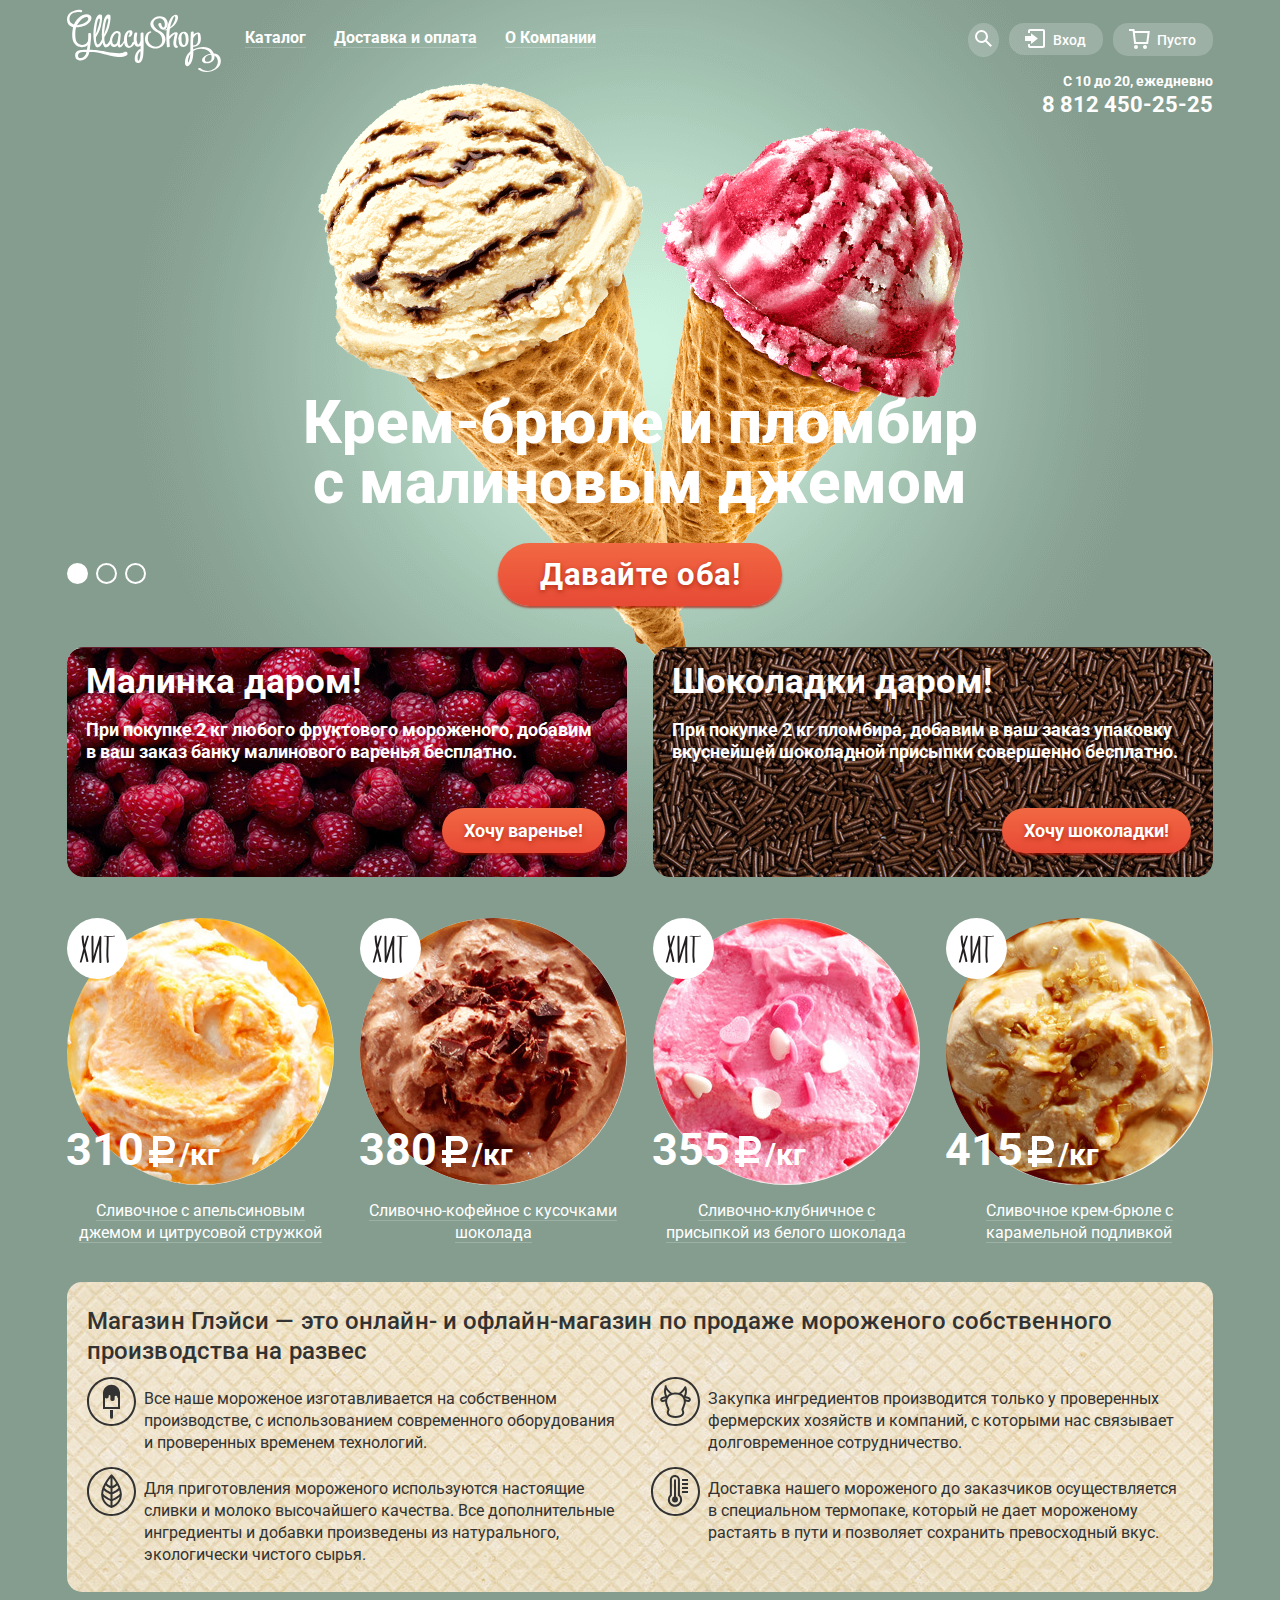
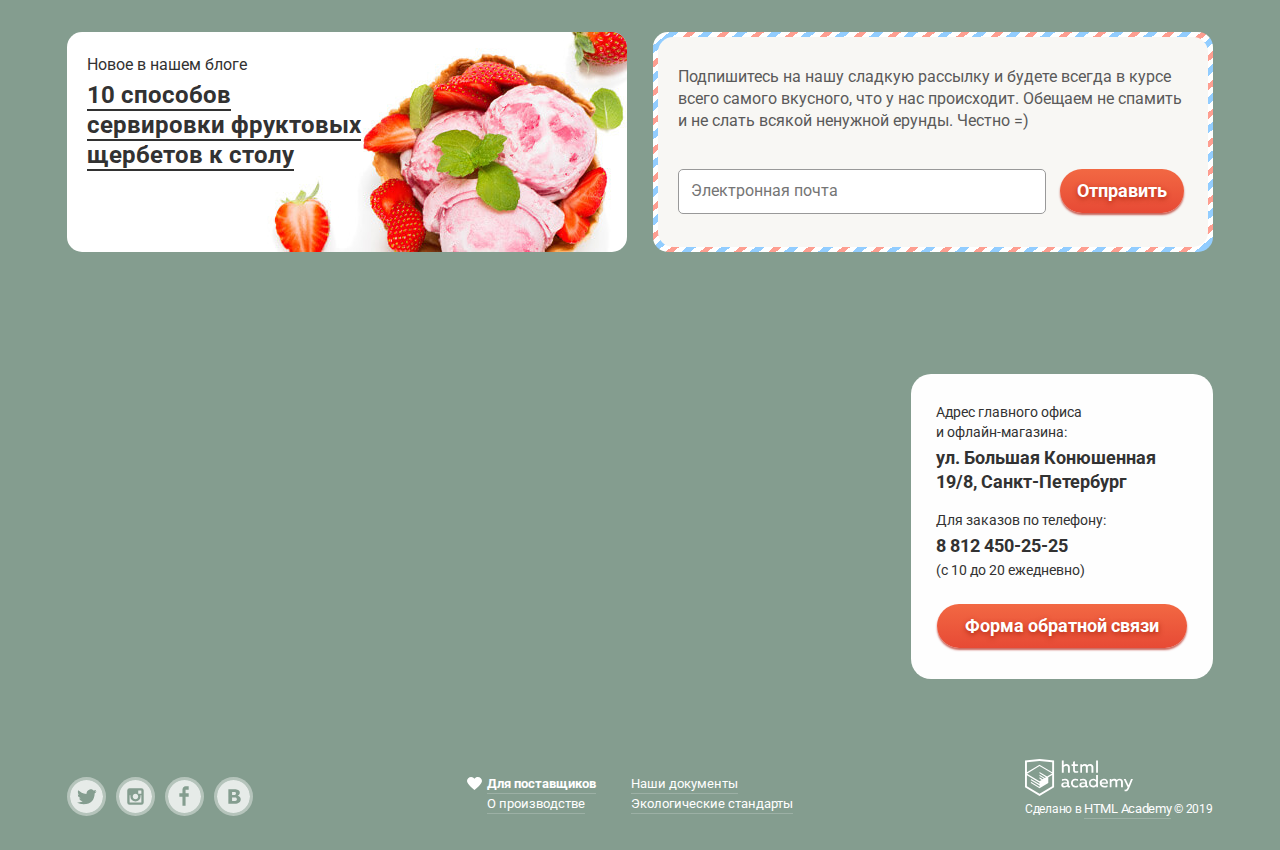
==== index.html @ 32789ab5 "Это ещё не конец" ====
<!DOCTYPE html>
<html lang="ru">
<head>
   <meta charset="UTF-8">
   <title>Интернет магазин мороженого "Ice Cream"</title>
   <link href="https://fonts.googleapis.com/css?family=Roboto:400,500,700" rel="stylesheet">
   <link rel="stylesheet" href="css/normalize.css">
   <link rel="stylesheet" href="css/style.css">
</head>
<body>
  <input class="visually-hidden" type="radio" id="product-1" name="toggle" checked>
  <input class="visually-hidden" type="radio" id="product-2" name="toggle">
  <input class="visually-hidden" type="radio" id="product-3" name="toggle">
  <div class="site-wrapper">
    <header class="main-header container">
      <nav class="main-navigation">
        <a class="main-header-logo">
          <img src="img/svg-gllacy/logo.svg" width="154" height="63" alt="Логотип магазина мороженого Ice Cream">
        </a>
        <ul class="site-navigation">
          <li><a class="navigation-item" href="catalog.html"><span>Каталог</span></a>
            <ul class="navigation-drop-down">
              <li><a class="new-menu" href="new.html">Новинки</a></li>
              <li><a class="drop-down-item" href="creamy.html">Сливочное</a></li>
              <li class="current-drop-down"><a class="drop-down-item" href="sherbet.html">Щербеты</a></li>
              <li><a class="drop-down-item" href="fruit-ice.html">Фруктовый лед</a></li>
              <li><a class="drop-down-item" href="melorin.html">Мелорин</a></li>
            </ul>
          </li>
          <li><a class="navigation-item" href="delivery.html"><span>Доставка и оплата</span></a></li>
          <li><a class="navigation-item" href="company.html"><span>О Компании</span></a></li>
        </ul>
        <div class="user-wrapper">
          <div class="user-navigation navigation-search">
            <a href="search.html">
              <span class="search-img" aria-label="Поиск по сайту">
                <svg xmlns="http://www.w3.org/2000/svg" xmlns:xlink="http://www.w3.org/1999/xlink" width="17" height="17" viewBox="0 0 17 17"><path fill="#fff" d="M16.958 15.527L11.75 10.32A6.455 6.455 0 0 0 13 6.5 6.5 6.5 0 1 0 6.5 13a6.465 6.465 0 0 0 3.839-1.263l5.205 5.204 1.414-1.414zM6.5 11C4.019 11 2 8.981 2 6.5S4.019 2 6.5 2 11 4.019 11 6.5 8.981 11 6.5 11z"/></svg>
              </span>
            </a>
            <div class="search-form">
              <form action="search.html" method="get">
                <label for="search" class="visually-hidden">Строка поиска по сайту</label>
                <input type="search" name="search" id="search" placeholder="Что ищем?" class="search-field">
              </form>
            </div>
          </div>
          <div class="entrance">
            <ul class="user-navigation">
              <li class="login-link">
                <a href="entrance.html" aria-label="Зарегистрироваться на сайте">
                  <span class="entrance-img">
                    <svg xmlns="http://www.w3.org/2000/svg" xmlns:xlink="http://www.w3.org/1999/xlink" width="21" height="19" viewBox="0 0 21 19"><g fill="#fff"><path d="M6 14.875L12.917 9.5 6 4.125v2.917H-.042v4.917H6z"/><path d="M18 0H5C3.9 0 3 .9 3 2v2h2V2h13v15H5v-2H3v2c0 1.1.9 2 2 2h13c1.1 0 2-.9 2-2V2c0-1.1-.9-2-2-2z"/></g></svg>
                  </span>
                  <span class="entrance-text">Вход</span>
                </a>
              </li>
            </ul>
            <form action="entrance.html" method="post" class="entrance-form">
              <label for="email" class="visually-hidden">Введите email для регистрации на сайте</label>
              <input type="email" name="email" id="email" required placeholder="Электронная почта" class="email-field"><br>
              <label for="password" class="visually-hidden">Введите пароль для регистрации на сайте</label>
              <input type="password" name="password" id="password" required placeholder="Пароль" class="password-field"><br>
              <button type="submit" class="button entrance-btn">Войти</button>
              <div class="info-user">
                <a href="password-reminder.html" class="password-reminder">Забыли пароль?</a>
                <a href="new-registration.html" class="new-registration">Новая регистрация</a>
              </div>
            </form>
          </div>
          <ul class="basket-box">
            <li class="basket empty-basket">
              <a href="cart.html" aria-label="Корзина для товаров">
                <span class="basket-img">
                  <svg xmlns="http://www.w3.org/2000/svg" width="21" height="20" viewBox="0 0 21 20"><g fill="#FFF"><path d="M5.657 2.031L5.422 0H0v2h3.64l1.5 13h13.988l1.699-12.969H5.657zM17.372 13H6.922L5.888 4.031h12.66L17.372 13z"/><circle cx="6.984" cy="18" r="2"/><circle cx="15.984" cy="18" r="2"/></g></svg>
                </span>
                <span class="basket-text">Пусто</span>
              </a>
            </li>
          </ul>
        </div>
      </nav>
      <p class="main-info">С 10 до 20, ежедневно<br> <span>8 812 450-25-25</span></p>
    </header>
    <main class="page-index">
      <div class="container">
        <h1 class="visually-hidden">Магазин мороженого "Ice Cream"</h1>
        <section class="slider">
          <h2 class="visually-hidden">Купить пломбир!</h2>
          <div class="slider-controls">
            <label for="product-1">Первый слайдер</label>
            <label for="product-2">Второй слайдер</label>
            <label for="product-3">Третий слайдер</label>
          </div>
          <ul class="slider-list">
            <li class="slider-item slide" id="slide1">
              <h3 class="slide-title">Крем-брюле и пломбир с малиновым джемом</h3>
              <a class="button slide-button" href="#">Давайте оба!</a>
            </li>
            <li class="slider-item slide" id="slide2">
              <h3 class="slide-title">Шоколадный пломбир и лимонный сорбет</h3>
              <a class="button slide-button" href="#">Давайте оба!</a>
            </li>
            <li class="slider-item slide" id="slide3">
              <h3 class="slide-title">Пломбир с помадкой и клубничный щербет</h3>
              <a class="button slide-button" href="#">Давайте оба!</a>
            </li>
          </ul>
        </section>
        <section class="promo">
          <h2 class="visually-hidden">Промо-акции</h2>
          <div class="promo-raspberry">
            <div class="promo-box promo-box-raspberry">
              <h3 class="promo-caption">Малинка даром!</h3>
              <p class="promo-text">При покупке 2 кг любого фруктового мороженого, добавим в ваш заказ банку малинового варенья бесплатно.</p>
              <div class="button-box">
                <a href="promo-raspberry.html" class="button button-promo">Хочу варенье!</a>
              </div>
            </div>
          </div>
          <div class="promo-chocolate">
            <div class="promo-box promo-box-chocolate">
              <h3 class="promo-caption">Шоколадки даром!</h3>
              <p class="promo-text">При покупке 2 кг пломбира, добавим в ваш заказ упаковку вкуснейшей шоколадной присыпки  совершенно бесплатно.</p>
              <div class="button-box">
                <a href="promo-chocolate.html" class="button button-promo">Хочу шоколадки!</a>
              </div>
            </div>
          </div>
        </section>
      </div>
      <section class="hit-ice product-ice">
        <h2 class="visually-hidden">Хиты мороженого</h2>
        <ul class="hit-list product-list">
          <li class="hit-item product-item">
            <img src="img/ice-1.jpg" width="267" height="267" alt="Сливочное с апельсиновым джемом и цитрусовой стружкой">
            <b class="cream-price">310 <span class="kilo">/кг</span></b>
            <div class="cream-wrapper">
              <a href="orange-ice.html" class="cream-description">Сливочное с апельсиновым джемом и цитрусовой стружкой</a>
            </div>
            <div class="cream-button">
              <button type="button" class="button catalog-btn">Быстрый просмотр</button>
            </div>
          </li>
          <li class="hit-item product-item">
            <img src="img/ice-2.jpg" width="267" height="267" alt="Сливочно-кофейное с кусочками шоколада">
            <b class="cream-price">380 <span class="kilo">/кг</span></b>
            <div class="cream-wrapper">
              <a href="coffee-ice.html" class="cream-description">Сливочно-кофейное с кусочками шоколада</a>
            </div>
            <div class="cream-button">
              <button type="button" class="button catalog-btn">Быстрый просмотр</button>
            </div>
          </li>
          <li class="hit-item product-item">
            <img src="img/ice-3.jpg" alt="Сливочно-клубничное с присыпкой из белого шоколада">
            <b class="cream-price">355 <span class="kilo">/кг</span></b>
            <div class="cream-wrapper">
              <a href="strawberry-ice.html" class="cream-description">Сливочно-клубничное с присыпкой из белого шоколада</a>
            </div>
            <div class="cream-button">
              <button type="button" class="button catalog-btn">Быстрый просмотр</button>
            </div>
          </li>
          <li class="hit-item product-item">
            <img src="img/ice-4.jpg" alt="Сливочное крем-брюле с карамельной подливкой">
            <b class="cream-price">415 <span class="kilo">/кг</span></b>
            <div class="cream-wrapper">
              <a href="brulee-ice.html" class="cream-description">Сливочное крем-брюле с карамельной подливкой</a>
            </div>
            <div class="cream-button">
              <button type="button" class="button catalog-btn">Быстрый просмотр</button>
            </div>
          </li>
        </ul>
      </section>
      <div class="container">
        <section class="about-us">
          <h2 class="about-us-caption">Магазин Глэйси — это онлайн- и офлайн-магазин по продаже мороженого собственного производства на развес</h2>
          <div class="advantages">
            <div class="advantages-box advantages-box-first">
              <p class="advantages-item">Все наше мороженое изготавливается на собственном производстве, с использованием современного оборудования и проверенных временем технологий.</p>
              <p class="advantages-item">Для приготовления мороженого используются настоящие сливки и молоко высочайшего качества. Все дополнительные ингредиенты и добавки произведены из натурального, экологически чистого сырья.</p>
            </div>
            <div class="advantages-box advantages-box-second">
              <p class="advantages-item">Закупка ингредиентов  производится только у проверенных фермерских хозяйств и компаний, с которыми нас связывает долговременное сотрудничество.</p>
              <p class="advantages-item">Доставка нашего мороженого до заказчиков осуществляется в специальном термопаке, который не дает мороженому растаять в пути и позволяет сохранить превосходный вкус.</p>
            </div>
          </div>
        </section>
        <section class="mailing">
          <h2 class="visually-hidden">Подписка на рассылку магазина Глэйси</h2>
          <article class="blog">
            <h2 class="visually-hidden">Блог магазина Глэйси</h2>
            <p class="blog-new">Новое в нашем блоге</p>
            <div class="blog-box">
              <a href="blog.html" class="blog-method">10 способов сервировки фруктовых щербетов к столу</a>
            </div>
          </article>
          <div class="mailing-email">
            <div class="mailing-box">
              <p class="mailing-info">Подпишитесь на нашу сладкую рассылку и будете всегда в курсе всего самого вкусного, что у нас происходит. Обещаем не спамить и не слать всякой ненужной ерунды. Честно  &#61;&#41;</p>
              <form action="email.html" method="post" class="mailing-form">
                <label class="visually-hidden" for="email">Поле для электронной почты</label>
                <input type="email" name="email" placeholder="Электронная почта" id="email">
                <button type="submit" class="button btn-email">Отправить</button>
              </form>
            </div>
          </div>
        </section>
      </div>
      <section class="map">
        <h2 class="visually-hidden">Карта, как нас найти</h2>
        <div class="map-wrapper">
          <a href="map.html">
            <iframe class="map-picture" src="https://www.google.com/maps/embed?pb=!1m18!1m12!1m3!1d5902.920618162854!2d30.318825623404322!3d59.94017588470695!2m3!1f0!2f0!3f0!3m2!1i1024!2i768!4f13.1!3m3!1m2!1s0x4696310fca145cc1%3A0x42b32648d8238007!2z0JHQvtC70YzRiNCw0Y8g0JrQvtC90Y7RiNC10L3QvdCw0Y8g0YPQuy4sIDE5LzgsINCh0LDQvdC60YIt0J_QtdGC0LXRgNCx0YPRgNCzLCAxOTExODY!5e0!3m2!1sru!2sru!4v1559254616751!5m2!1sru!2sru" width="600" height="450" frameborder="0" style="border:0" allowfullscreen><img src="img/map.jpg" alt="Адрес магазина Глэйси: Улица Строителей, 15"></iframe>
          </a>
          <div class="map-box-info container">
            <div class="map-info">
              <p class="address">Адреc главного офиса<br> и офлайн-магазина:<br>
                <span class="address-correct">ул. Большая Конюшенная 19/8, Санкт-Петербург</span></p>
              <p class="map-tel">Для заказов по телефону:<br>
                <span class="address-correct">8 812 450-25-25</span><br>
              (с 10 до 20 ежедневно)</p>
              <div class="btn-map-box">
                <a class="button btn-map" href="#">Форма обратной связи</a>
              </div>
            </div>
          </div>
        </div>
      </section>
    </main>
    <footer class="main-footer container">
      <div class="footer-wrapper">
        <ul class="social-list">
          <li class="social-item">
            <a href="https://twitter.com/htmlacademy_ru" target="_blank" rel="noopener" aria-label="Мы в твиттере"><span></span></a>
          </li>
          <li class="social-item">
            <a href="https://www.instagram.com/htmlacademy" target="_blank" rel="noopener" aria-label="Мы в инстаграмм"></a>
          </li>
          <li class="social-item">
            <a href="https://www.facebook.com/htmlacademy" target="_blank" rel="noopener" aria-label="Мы в фейсбуке"></a>
          </li>
          <li class="social-item">
            <a href="https://vk.com/htmlacademy" target="_blank" rel="noopener" aria-label="Мы в вконтакте"></a>
          </li>
        </ul>
        <div class="documents-list">
          <div class="documents-box">
            <a class="documents-link documents-active" href="#"><span>Для поставщиков</span></a>
            <a class="documents-link" href="#">О производстве</a>
          </div>
          <div class="documents-box">
            <a class="documents-link" href="#">Наши документы</a>
            <a class="documents-link" href="#">Экологические стандарты</a>
          </div>
        </div>
        <div class="htmlacademy">
          <img src="img/svg-gllacy/logo-htmlacademy.svg" width="108" height="39" alt="">
          <p class="htmlacademy-info">Сделано в <a href="https://htmlacademy.ru">HTML Academy</a> &copy; 2019</p>
        </div>
      </div>
    </footer>
  </div>
</body>
</html>
---- css/style.css ----
body {
	margin: 0;
  padding: 0;

	font-family: "Roboto", sans-serif;
	font-weight: 400;
	font-size: 16px;

	color: #ffffff;
	background-color: #849d8f;
}

a {
	text-decoration: none;
}

img {
	max-width: 100%;
	height: auto;
}

.visually-hidden:not(:focus):not(:active),
input[type="checkbox"].visually-hidden,
input[type="radio"].visually-hidden {
	position: absolute;

	width: 1px;
	height: 1px;
	margin: -1px;
	border: 0;
	padding: 0;

	white-space: nowrap;

	clip-path: inset(100%);
	clip: rect(0 0 0 0);
	overflow: hidden;
}

.container {
	max-width: 1146px;
	padding: 0 27px;
	margin: 0 auto;
}

.page-index {
  margin-bottom: 30px;
}

.main-catalog {
  position: relative;
  border-bottom: 1px solid transparent;
}

.main-catalog::after {
  content: "";
  position: absolute;
  bottom: 0;
  width: 1146px;
  height: 1px;
  background-color: rgba(255, 255, 255, 0.2);
}

.site-wrapper {
	background-color: #849d8f;
  background-image: url("../img/slider-one.png");
  background-repeat: no-repeat;
  background-position: top center;

  transition: background-image 0.5s ease, background-color 0.5s ease;
}

.main-navigation {
  display: flex;
  width: 1146px;
}

.main-header-logo {
  margin-right: 10px;
  padding-top: 9px;
}

.site-navigation,
.navigation-drop-down,
.user-navigation,
.basket-box {
  margin: 0;
  padding: 0;
  list-style: none;
}

.site-navigation {
  position: relative;
  display: flex;
  flex-wrap: wrap;

  width: 400px;
  padding-top: 29px;
}

.site-navigation > li > a {
  color: #ffffff;
  font-weight: 700;

  padding: 6px 14px;
}

.site-navigation > li > a {
  position: relative;
}

.site-navigation > li:hover .navigation-drop-down {
  display: block;
}

.site-navigation span {
  border-bottom: 1px solid rgba(255, 255, 255, 0.2);
}

.site-navigation .navigation-item:hover,
.site-navigation .navigation-item:focus {
  color: #323232;
  border: none;
  background-color: #f7f6f3;
  border-radius: 15px;

  outline: none;
}

.site-navigation > li > a:active {
  box-shadow: inset 0px 2px 1px 0px #696969;
}

.user-wrapper {
  display: flex;
  flex-wrap: wrap;
  justify-content: flex-end;
  margin-left: auto;
  min-width: 245px;
  padding-top: 23px;
}

.entrance-text,
.basket a,
.user-navigation a {
  font-size: 14px;
  line-height: 16px;
  font-weight: 500;
  color: #ffffff;
}

.user-navigation {
  margin-right: 10px;
}

.user-navigation a {
  display: flex;
  padding: 7px;
  align-items: center;

  background-color: rgba(255, 255, 255, 0.2);
  border-radius: 50%;
}

.navigation-drop-down {
  position: absolute;
  z-index: 2000;
  top: 60px;
  left: -5px;
  width: 141px;
  padding-bottom: 7px;
  background-color: #f8f7f4;
  border-radius: 5px;
  box-shadow: 0px 20px 20px 0px rgba(0, 0, 0, 0.4);
  display: none;
}

.new-menu::before {
  content: "";
  position: absolute;
  top: 37px;
  left: 6px;
  width: 128px;
  height: 1px;
  background-color: #d1d0ce;
}

.navigation-drop-down a {
  display: block;
  font-size: 14px;
  color: #323232;
  border: none;
}

.navigation-drop-down li:not(:first-child) {
  min-height: 30px;
  line-height: 28px;
}

.drop-down-item {
  padding-top: 4px;
  padding-left: 19px;
}

.new-menu {
  font-weight: 700;
  padding-top: 11px;
  padding-bottom: 11px;
  padding-left: 19px;
}

.navigation-drop-down li:hover:first-child,
.navigation-drop-down li:first-child a:focus{
  border-radius: 5px 5px 0 0;
}

.navigation-drop-down li:not(.current-drop-down):hover,
.navigation-drop-down li:not(.current-drop-down) a:focus {
  background-color: #fbded7;
  outline: none;
}

.navigation-drop-down li:not(.current-drop-down):active {
  background-color: #f6b5a5;
}

.current-drop-down {
  background-color: #d07058;
}

.current-drop-down a {
  color: #ffffff;
}

.navigation-search,
.entrance {
  position: relative;
}

.search-form,
.entrance-form {
  position: absolute;
  z-index: 2000;
  display: none;
  width: 341px;
  min-height: 84px;
  top: 38px;
  right: 0;
  line-height: 84px;
  text-align: center;
  border-radius: 5px;
  background-color: #f8f7f4;
  box-sizing: border-box;
  box-shadow: 0px 20px 20px 0px rgba(0, 0, 0, 0.4);
}

.entrance-form {
  width: 277px;
  min-height: 214px;
  right: 10px;
  padding: 20px 19px;

  line-height: 24px;
}

.entrance-form .entrance-btn {
  padding: 10px 24px;
  padding-top: 11px;

  font-size: 18px;
  line-height: 24px;
}

.search-field,
.email-field,
.password-field {
  display: inline-block;
  width: 311px;
  padding: 13px 12px;
  border: 1px solid #d3d3d2;
  border-radius: 5px;
  box-sizing: border-box;
  font-size: 14px;
}

.email-field,
.password-field {
  width: 241px;
  margin-bottom: 20px;
}

.search-field::-webkit-input-placeholder,
.email-field::-webkit-input-placeholder,
.password-field::-webkit-input-placeholder {
  color: #999999;
}

.search-field::-moz-placeholder,
.email-field::-webkit-input-placeholder,
.password-field::-webkit-input-placeholder {
  color: #999999;
}

.search-field:-moz-placeholder,
.email-field:-moz-placeholder,
.password-field:-moz-placeholder {
  color: #999999;
}

.search-field:-ms-input-placeholder,
.email-field:-ms-input-placeholder,
.password-field:-ms-input-placeholder {
  color: #999999;
}

.info-user {
  display: inline-block;
  width: 120px;
  margin-left: 15px;

  text-align: left;
}

.info-user a {
  color: #323232;
  font-size: 13px;
  line-height: 22px;

  border-bottom: 1px solid #adacaa;
}

.info-user a:hover,
.info-user a:focus,
.info-user a:active {
  color: #ffbc9e;
  border-bottom: 1px solid #ffbc9e;
}

.navigation-search:hover .search-form,
.entrance:hover .entrance-form {
  display: block;
}

.main-navigation-current {
  padding: 6px 14px;

  background-color: #d07058;
  border-radius: 15px;
}

.main-navigation-current span {
  border: none;
}

.site-navigation .main-navigation-current:hover {
  background-color: #d07058;
  border-radius: 15px;

  color: #ffffff;
  cursor: default;
}

.site-navigation .main-navigation-current:focus {
  background-color: #d07058;
  border-radius: 15px;

  color: #ffffff;
  outline: 1px dotted #ffffff;
}

.login-link a,
.basket a {
  position: relative;

  display: flex;
  align-items: center;

  padding: 5px 17px 4px 16px;

  background-color: rgba(255, 255, 255, 0.2);
  border-radius: 15px;
}

.entrance-img,
.basket-img {
  padding-right: 7px;
  padding-top: 1px;
}

.login-link a:hover,
.login-link a:focus,
.user-navigation a:hover,
.user-navigation a:focus {
  background-color: #f8f7f4;

  outline: none;
}

.empty-basket a {
  cursor: default;
}

.empty-basket a:focus {
  outline: 1px dotted rgba(255, 255, 255, 0.2);
}

.login-link a:hover .entrance-text,
.login-link a:focus .entrance-text {
  color: #323232;
}

.login-link a:hover path,
.login-link a:hover circle,
.login-link a:focus path,
.login-link a:focus circle,
.user-navigation a:hover path,
.user-navigation a:focus path {
  fill: #323232;
}

.full-basket a {
  padding: 8px 17px 8px 45px;

  color: #323232;
  background-color: #f7f6f3;
  background-image: url("../img/svg-gllacy/basket-red.svg");
  background-repeat: no-repeat;
  background-position: 15px center;
}

.main-info {
  display: flex;
  flex-wrap: wrap;
  flex-direction: column;
  align-items: flex-end;
  width: 1146px;
  margin: 0;
  margin-top: -5px;
  margin-left: auto;

  font-weight: 700;
  font-size: 14px;
  line-height: 18px;
}

.main-info span {
  font-size: 22px;
  line-height: 26px;
  margin-top: 2px;
}

/* ------- Slider -------- */

.slider {
  position: relative;

  padding-top: 275px;
  margin-bottom: 40px;

  text-align: center;
  color: #ffffff;
}

.slider-list {
  margin: 0;
  padding: 0;
  list-style: none;
}

.slide {
  display: none;
}

.site-wrapper::before,
.site-wrapper::after {
  content: "";

  visibility: hidden;
}

.site-wrapper::before {
  background-image: url("img/slider-item2.png");
}

.site-wrapper::after {
  background-image: url("img/slider-item3.png");
}

.slider-list {
  margin: 0;
  padding: 0;

  list-style: none;
}

.slide-title {
  width: 700px;
  margin: 0 auto;
  margin-bottom: 30px;

  font-size: 60px;
  line-height: 60px;
  font-weight: 800;
}

.button {
  display: inline-block;
  padding: 12px 44px;

  font-weight: 700;
  font-size: 31px;
  line-height: 41px;
  text-align: center;
  color: #ffffff;
  vertical-align: top;
  text-decoration: none;
  text-shadow: 0 2px 5px rgba(160, 32, 11, 0.76);

  background: #f26843;
  background: linear-gradient(to bottom, #f26843 0%, #e74a35 100%);
  border-radius: 50px;
  box-shadow: 0 2px 2px rgba(172, 16, 0, 0.64);
  border: none;

  cursor: pointer;
}

.slide-button {
  letter-spacing: 0.5px;
  padding: 11px 42px;
}

.button:hover,
.button:focus {
  background: linear-gradient(to bottom, #f58669 0%, #ec6f5e 100%);
  box-shadow: 0 2px 2px rgba(172, 16, 0, 1);
  outline: none;
}

.button:active {
  background: linear-gradient(to bottom, #d84732 0%, #e1613e 100%);
  box-shadow: inset 0 2px 2px rgba(172, 16, 0, 1);
}

.slider-controls {
  position: absolute;
  bottom: 22px;
  left: 0;
  z-index: 200;

  font-size: 0;
}

.slider-controls label {
  display: inline-block;
  width: 17px;
  height: 17px;
  margin-right: 8px;

  vertical-align: top;

  background-color: transparent;
  border: 2px solid #ffffff;
  border-radius: 50%;
  cursor: pointer;
}

.slider-controls label:hover,
.slider-controls label:focus {
  outline: none;
  background-color: rgba(255, 255, 255, 0.4);
}

#product-1:checked ~ .site-wrapper {
  background-color: #849d8f;
  background-image: url("../img/slider-one.png");
}

#product-2:checked ~ .site-wrapper {
  background-color: #8996a6;
  background-image: url("../img/slider-two.png");
}

#product-3:checked ~ .site-wrapper {
  background-color: #9d8b84;
  background-image: url("../img/slider-three.png");
}

#product-1:checked ~ .site-wrapper #slide1,
#product-2:checked ~ .site-wrapper #slide2,
#product-3:checked ~ .site-wrapper #slide3 {
  display: block;
}

#product-1:checked ~ .site-wrapper label[for="product-1"],
#product-2:checked ~ .site-wrapper label[for="product-2"],
#product-3:checked ~ .site-wrapper label[for="product-3"] {
  background-color: #ffffff;
}

/* --------- Promo --------- */
.promo {
  display: flex;
  flex-wrap: wrap;
  justify-content: space-between;
  width: 1146px;
  margin-bottom: 35px;
}

.promo-raspberry,
.promo-chocolate {
	width: 560px;
	border-top: 1px solid transparent;
}

.promo-box {
  padding: 14px 22px 24px 19px;

	background-repeat: no-repeat;
	background-position: center;

	border-radius: 17px;
}

.promo-box-raspberry {
	background-color: #631c2b;
	background-image: url("../img/promo-raspberries.jpg");
}

.promo-box-chocolate {
	background-color: #432a1f;
	background-image: url("../img/promo-chocolate.jpg");
}

.promo-caption {
  margin: 0;

	font-weight: 700;
	font-size: 35px;
	line-height: 41px;
}

.promo-text {
  margin-top: 17px;
  margin-bottom: 45px;

	font-weight: 700;
	font-size: 18px;
	line-height: 22px;
}

.button-box {
  text-align: right;
}

.button-promo {
  padding: 2px 22px;

	font-size: 18px;
}

/* -------- Хиты мороженого --------- */
.product-ice {
  width: 1172px;
  margin: 0 auto;
  margin-bottom: 18px;
}

.product-list {
  display: flex;
  flex-wrap: wrap;
  margin: 0;
	padding: 0;
	list-style: none;
}

.product-item {
  position: relative;
  width: 267px;
  padding: 13px;
  padding-top: 6px;
  padding-bottom: 20px;
}

.product-item:hover::after {
  content: "";
  position: absolute;
  z-index: 1000;
  width: 293px;
  height: 405px;
  top: 0;
  left: 0;
  background-color: rgba(155, 175, 163, 0.2);
  box-shadow: 0px 20px 20px 0px rgba(0, 0, 0, 0.4);
  border-radius: 6px;
}

.product-item:hover {
  cursor: pointer;
}

.cream-wrapper,
.cream-button {
  width: 256px;
  
  text-align: center;
}

.cream-price {
  margin-left: -1px;
}

.cream-wrapper {
  margin-left: 5px;
}

.cream-wrapper a {
  line-height: 22px;
}

.hit-item {
  z-index: 1;
}

.hit-item::before {
	content: "";
	position: absolute;
  z-index: 1;
	background-image: url("../img/svg-gllacy/hit.svg");
	background-size: 61px 61px;
	width: 61px;
	height: 61px;
	background-repeat: no-repeat;
}

.product-item img {
	border-radius: 50%;
}

.cream-button {
  position: absolute;
  z-index: 3000;
  bottom: -37px;
  right: 20px;

  display: none;
}

.catalog-btn {
  padding: 10px 18px;

  font-size: 18px;
  line-height: 24px;
}

.product-item:hover .cream-button {
  display: block;
}

.cream-price {
	position: relative;
	font-weight: 700;
	font-size: 45px;
	color: #ffffff;

	display: block;
	padding-bottom: 24px;
  margin-top: -66px;
}

.cream-price::before {
	content: "";
	position: absolute;
	left: 81px;
  bottom: 27px;
	background-image: url("../img/svg-gllacy/ruble.svg");
	background-size: 31px 42px;
	width: 31px;
	height: 42px;
	background-repeat: no-repeat;
}

.kilo {
	padding-left: 24px;
	font-size: 30px;
}

.cream-description {
  position: relative;
  z-index: 3000;
	color: #ffffff;
  border-bottom: 1px solid rgba(255, 255, 255, 0.2);
}

.cream-description:hover,
.cream-description:focus,
.cream-description:active {
  outline: none;
  color: #ffbc9e;
  border-bottom: 1px solid #ffbc9e;
}

/* -------- о нас --------- */

.about-us {
	background-image: url("../img/pattern.jpg");
  width: 1106px;
	border-radius: 15px;
	padding: 5px 20px 13px;
  margin-bottom: 40px;
}

.about-us-caption {
  margin-bottom: 11px;

	font-weight: 500;
	font-size: 24px;
	line-height: 30px;
  letter-spacing: 0.1px;
	color: #323232;
}

.advantages {
	position: relative;

  display: flex;
}

.advantages-box {
  margin-right: 27px;
}

.advantages-item {
  width: 480px;
  margin: 0;
  padding: 11px 0 13px 57px;

	color: #323232;
  line-height: 22px;
}

.advantages-item::before {
	content: "";
	position: absolute;
	width: 49px;
	height: 49px;
  background-size: 49px 49px;
}

.advantages-box-first .advantages-item:nth-child(1) {
	background-image: url("../img/svg-gllacy/ice-cream.svg");
	background-repeat: no-repeat;
}

.advantages-box-first  .advantages-item:nth-child(2) {
	background-image: url("../img/svg-gllacy/eco.svg");
	background-repeat: no-repeat;
	
}

.advantages-box-second .advantages-item:nth-child(1) {
	background-image: url("../img/svg-gllacy/cow.svg");
	background-repeat: no-repeat;
}

.advantages-box-second .advantages-item:nth-child(2) {
	background-image: url("../img/svg-gllacy/thermometer.svg");
	background-repeat: no-repeat;
}

/* ----------  Блог и рассылка ------------- */
.mailing {
  display: flex;
  flex-wrap: wrap;
  justify-content: space-between;
  width: 1146px;
  margin-bottom: 40px;
}

.blog {
	width: 560px;
	min-height: 220px;
	background-color: #ffffff;
	background-image: url("../img/strawberry-bg.jpg");
	background-repeat: no-repeat;
	color: #323232;
  line-height: 22px;
	border-radius: 15px
}

.blog-new {
  margin: 0;
	padding-left: 20px;
	padding-top: 22px;
  padding-bottom: 4px;
}

.blog-box {
	width: 282px;
	padding-left: 20px;
}

.blog-method {
  color: #323232;
  font-size: 24px;
  line-height: 30px;
  font-weight: 700;
  border-bottom: 2px solid #323232;
}

.blog-method:hover,
.blog-method:focus {
  outline: none;
  color: #e84d37;
  border-bottom: 2px solid #e84d37;
}

.mailing-email {
	width: 560px;
	min-height: 220px;

	background-image: repeating-linear-gradient(-40deg, #ffffff 0, #ffffff 6px, #92cdff 6px, #92cdff 12px, #ffffff 12px, #ffffff 17px, #fe9e90 17px, #fe9e90 22px);
	color: #5a5a5a;
  line-height: 22px;
	border-radius: 15px;
}

.mailing-box {
	width: 550px;
	min-height: 210px;
  display: inline-block;

	margin: 5px;

	background-color: #f8f7f4;
	border-radius: 15px;

	vertical-align: middle;
}

.mailing-info {
  padding: 13px 20px 21px;
}

.btn-email {
	padding: 10px 17px;

	font-size: 18px;
	line-height: 24px;
}

.mailing-form {
	padding-left: 20px;
}

.mailing-email input[name="email"] {
	box-sizing: border-box;
	border-radius: 5px;
	width: 368px;
	padding: 12px;
	margin-right: 10px;

	border: 1px solid #999999;
}

/* ---------- Карта ----------- */
.map-wrapper {
	margin: 0 auto;
}

.map-picture {
  width: 100%;
}

.map-wrapper img {
  width: 100%;
  height: 430px;
}

.map-box-info {
  position: relative;
  width: 1146px;
}

.map-info {
	position: absolute;
	bottom: 68px;
	right: 27px;
	width: 302px;
	min-height: 305px;

	background-color: #fefefe;
	color: #323232;
	border-radius: 20px;
}

.map-info p {
	padding: 0 25px;

  font-size: 14px;
  line-height: 20px;
}

.map-info .address {
	padding-top: 14px;
}

.map-info .map-tel {
  padding-top: 2px;
  margin-bottom: 24px;
}

.map-info .address-correct {
  display: block;
  padding-top: 4px;
	font-size: 18px;
	line-height: 24px;
	font-weight: 700;
}

.map-tel .address-correct {
  margin-bottom: -18px;
}

.btn-map-box {
	text-align: center;
}

.btn-map {
	padding: 10px 28px;

	font-size: 18px;
	line-height: 24px;
}

/* -------- footer ------- */
.footer-catalog {
  margin-top: 35px;
}

.footer-wrapper {
  display: flex;
  width: 1146px;
  margin-bottom: 30px;

  justify-content: space-between;
}

.main-footer a {
  display: inline-block;
  color: #ffffff;
  font-size: 13px;
  line-height: 18px;
}

.social-list {
  display: flex;
  flex-wrap: wrap;
  margin: 0;
  padding: 0;
  width: 190px;

  list-style: none;
}

.social-item {
  margin-right: 10px;
}

.social-item:nth-child(4n) {
  margin-right: 0;
}

.social-item a {
  width: 33px;
  height: 33px;

  background-repeat: no-repeat;
  background-position: center;
  opacity: 0.8;

  border: 3px solid rgba(255, 255, 255, 0.5);
  border-radius: 50%;
}

.social-item:nth-child(1) a {
  background-image: url("../img/svg-gllacy/twitter.svg");
}

.social-item:nth-child(2) a {
  background-image: url("../img/svg-gllacy/instagram.svg");
}

.social-item:nth-child(3) a {
  background-image: url("../img/svg-gllacy/fb.svg");
}

.social-item:nth-child(4) a {
  background-image: url("../img/svg-gllacy/vk.svg");
}

.social-item a:hover,
.social-item a:focus {
  outline: none;
  opacity: 1;
  border: 3px solid rgba(255, 255, 255, 0.7);
}

.social-item a:active {
  opacity: 0.8;
}

.documents-list {
  display: flex;

	margin: 0;
	padding: 0;
  margin-top: -3px;
  width: 327px;

	list-style: none;
}

.documents-list a {
  position: relative;
  margin-left: 9px;
  border-bottom: 1px solid rgba(255, 255, 255, 0.2);
}

.documents-list a:hover,
.documents-list a:focus,
.htmlacademy a:hover,
.htmlacademy a:focus {
  outline: none;
  color: #ffbc9e;
  border-bottom: 1px solid #ffbc9e;
}

.documents-active {
	font-weight: 700;
}

.documents-active::before {
  content: "";
  position: absolute;
  background-image: url("../img/svg-gllacy/heart.svg");
  width: 15px;
  height: 13px;
  top: 2px;
  left: -20px;
}

.htmlacademy {
  width: 188px;
  margin-top: -18px;

  text-align: left;
}

.htmlacademy-catalog {
  margin-top: -16px;
}

.htmlacademy-info {
  margin: 0;
  font-size: 12px;
  line-height: 18px;
  letter-spacing: -0.3px;
}

.htmlacademy a {
  border-bottom: 1px solid rgba(255, 255, 255, 0.2);
}

/* -------- breadcrumbs ---------- */
.breadcrumbs {
  display: flex;
  width: 225px;
	margin: 0;
  margin-top: -18px;
  margin-bottom: 3px;
	padding: 0;

	list-style: none;
}

.breadcrumbs li {
  position: relative;
  display: flex;
  margin-right: 8px;

  font-size: 14px;
  line-height: 16px;
}

.breadcrumbs a {
  color: #ffffff;
  border-bottom: 1px solid rgba(255, 255, 255, 0.2);
}

.breadcrumbs span {
  margin-left: 6px;
}

.breadcrumbs a:hover,
.breadcrumbs a:focus {
  color: #ffbc9e;
  border-color: #ffbc9e;
  outline: none;
}

.page-title {
  margin: 0;
  margin-bottom: 27px;

	font-size: 35px;
	line-height: 41px;
}

/* -------- sorting ------------- */
.sorting {
  margin-bottom: 37px;
}

.sorting form {
  min-height: 135px;
}

.sorting fieldset {
	margin: 0;
  margin-right: 16px;
	padding: 0;

	border: none;
}

.sorting legend {
	font-size: 14px;
	line-height: 16px;
	font-weight: 500;
}

.sorting ul {
	margin: 0;
	padding: 0;

	list-style: none;
}

/* -------------- sorting-list --------------- */

.sorting-box {
  display: flex;
  width: 900px;

  margin-bottom: 16px;
}

.sorting-name,
.price-name,
.fatty,
.filler {
  padding-left: 16px;
  margin-bottom: 5px;
}

.sorting-list {
	position: relative;
	padding: 9px 30px 9px 15px;

	background-color: rgba(255, 255, 255, 0.2);
	color: #ffffff;
	font-weight: 500;
	background-image: url("../img/svg-gllacy/select-arrow.svg");
	background-repeat: no-repeat;
	background-size: 11px 10px;
	background-position: 168px 12px;
	border: 0;
	border-radius: 20px;
	-webkit-appearance: none;
    -moz-appearance: none;
  	-ms-appearance: none;
  	appearance: none;
}

.sorting-list option {
	color: #323232;
}

.sorting-list:hover {
  cursor: pointer;
}

.sorting-list:focus {
	color: #323232;
	background-image: url("../img/svg-gllacy/select-arrow-bg.svg");
}


/* ------------- range-controls ------------ */
.range-controls {
	position: relative;
	min-width: 176px;

	border-radius: 20px;
	padding: 16px 22px;

	background-color: rgba(255, 255, 255, 0.2);
}

.range-controls .scale {
	height: 4px;

	background: #d1dad3;
}

.range-controls .bar {
	width: 70%;
	height: 4px;

	background: #f8f7f4;
}

.range-controls .toggle {
	position: absolute;
	top: 8px;
	left: 0;

	width: 4px;
	height: 4px;
	padding: 0;

	border: 8px solid #ffffff;
	background-color: #ababab;
	border-radius: 50%;
	cursor: pointer;
}

.range-controls .toggle-min {
  left: 36px;
}

.range-controls .toggle-max {
	left: 134px;
}

.price-controls {
	font-size: 0;
}

.toggle-min:hover,
.toggle-max:hover {
	transform: scale(1.2);
}

/* -------------- fatty -------------- */
.fatty-percent .fatty-list,
.sorting-filler .filter-item {
  display: flex;
  flex-wrap: wrap;

  padding: 7px 17px 7px 14px;

  border-radius: 20px;
  background-color: rgba(255, 255, 255, 0.2);
}

.sorting-filler .filter-item {
  padding: 8px 18px 9px 15px;
}

.fatty-radio label,
.filter-option label {
	position: relative;
	padding-left: 32px;

	font-size: 16px;
	line-height: 18px;
	font-weight: 500;
  cursor: pointer;
}

.fatty-radio label {
  margin-right: 17px;
}

.filter-option label {
  margin-right: 21px;
}

.fatty-radio:nth-child(4n) label,
.filter-option:nth-child(5n) label {
  margin-right: 0;
}

.filter-option input[type="checkbox"] + label::before,
.fatty-radio input[type="radio"] + label::before {
	content: "";
	position: absolute;
	top: 0px;
	left: 0px;

	width: 23px;
	height: 23px;

  background-repeat: no-repeat;
  opacity: 0.8;
}

.fatty-radio input[type="radio"] + label::before {
  background-image: url("../img/svg-gllacy/radio-off.svg");
  
}

.filter-option input[type="checkbox"] + label::before {
  background-image: url("../img/svg-gllacy/checkbox-off.svg");
}

.filter-option input[type="checkbox"]:checked ~ label::before {
  background: url("../img/svg-gllacy/checkbox-on.svg") 0 0 no-repeat;
}

.fatty-radio input[type="radio"]:checked ~ label::before {
  background: url("../img/svg-gllacy/radio-on.svg") 0 0 no-repeat;
}

.filter-option input[type="checkbox"] + label:hover::before,
.filter-option input[type="checkbox"]:focus + label::before,
.fatty-radio input[type="radio"] + label:hover::before,
.fatty-radio input[type="radio"]:focus + label::before {
	opacity: 1;
}

.filter-percent:disabled + label,
.filter-filler:disabled + label {
  opacity: 0.4;
}

.filter-box {
  margin-top: 21px;
}

.filter-button {
	display: inline-block;
	padding: 8px 27px;

	font-size: 16px;
	line-height: 18px;
	font-weight: 500;
	text-align: center;
	color: #ffffff;
	vertical-align: top;
	background: rgba(255, 255, 255, 0.19);
	border: 2px solid #ffffff;
	border-radius: 50px;
	cursor: pointer;

	outline: none;
}

.filter-button:hover,
.filter-button:focus {
	border-color: transparent;
	background: #fbfcfb;
	color: #323232;
  outline: none;
}

.filter-button:active {
	padding: 10px 29px;
	border: none;
	box-shadow: inset 0px 2px 1px 0px #696969;
}

/*------ pagination-list ------------ */
.pagination-list {
  display: flex;
  flex-wrap: wrap;
	margin: 0;
  margin-bottom: 32px;
  margin-left: auto;
	padding: 0;
  width: 190px;

	list-style: none;
	line-height: 18px;
	font-weight: 500;
}

.pagination-item {
  display: flex;
  flex-wrap: wrap;

  align-items: center;
}

.number {
    width: 145px;
}

.number a {
  padding: 4px 9px;
  margin-right: 2px;

  color: #ffffff;
}

.number a:nth-child(5n) {
  margin-right: 0;
}

.next .forward {
  margin-left: 14px;
}

.prev .backward {
  margin-right: 14px;
}

.pagination-list .forward {
  margin-right: 0;
}

.backward,
.forward {
	background-image: url("../img/svg-gllacy/icon-right-small.svg");
	background-repeat: no-repeat;
	width: 8px;
	height: 12px;
}

.backward {
	transform: rotate(180deg);
}

.switch-current {
  opacity: 0.2;
}

.number .number-link:hover {
  text-align: center;
  background-color: rgba(255, 255, 255, 0.2);
  border-radius: 50%;
}

.number .pagination-current {
	padding: 4px 8px;

	background-color: #ffffff;
	color: #323232;
	border-radius: 50%;
	text-align: center;
}
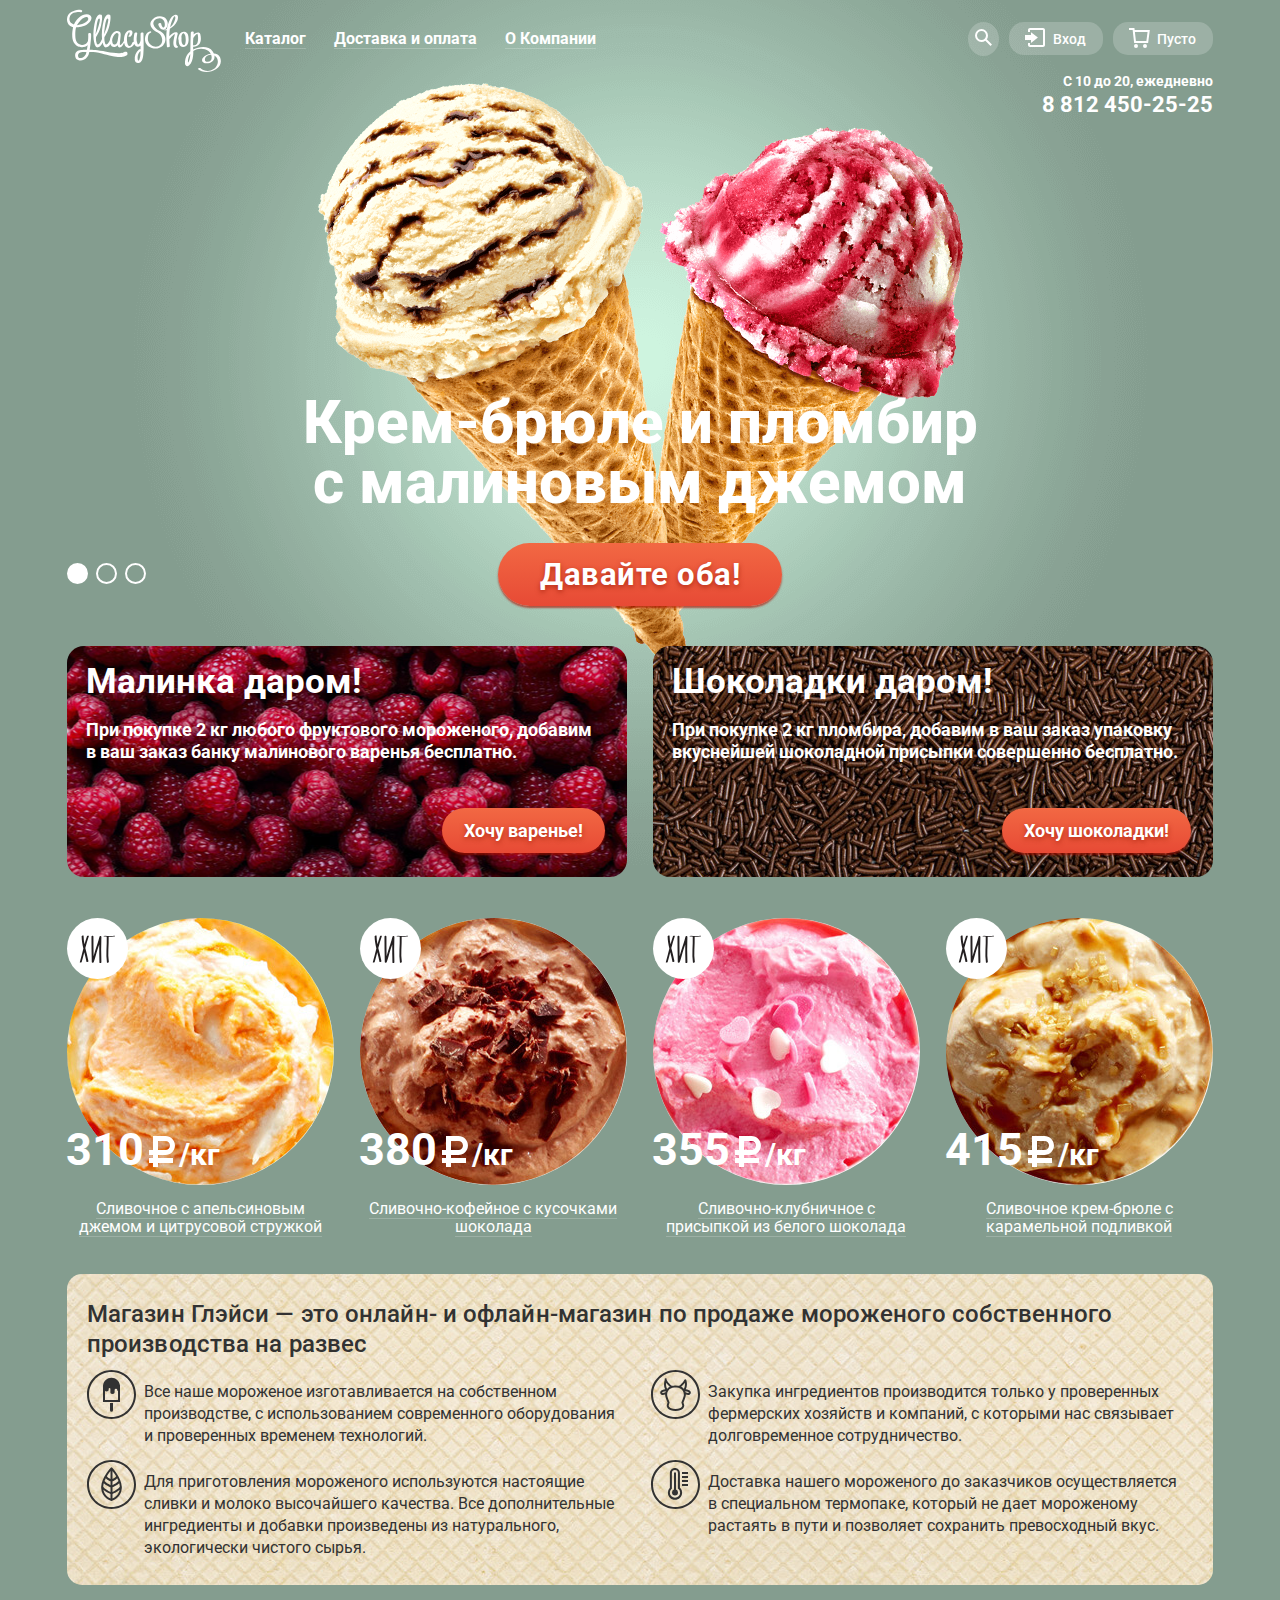
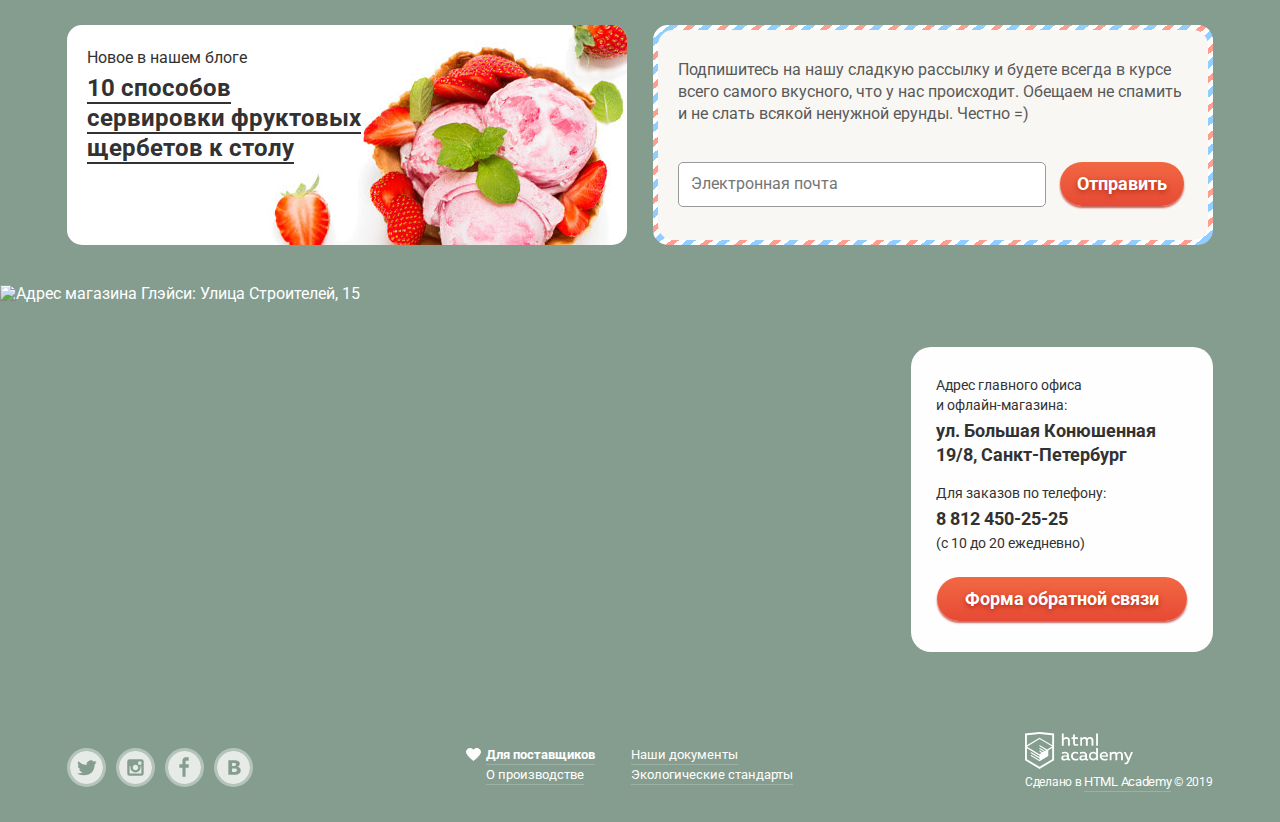
==== commit d4e4aabb: "Изменения в выпадающих ссылках, карта" ====
--- a/index.html
+++ b/index.html
@@ -18,11 +18,11 @@
           <img src="img/svg-gllacy/logo.svg" width="154" height="63" alt="Логотип магазина мороженого Ice Cream">
         </a>
         <ul class="site-navigation">
-          <li><a class="navigation-item" href="catalog.html"><span>Каталог</span></a>
+          <li><a class="navigation-item catalog-item" href="catalog-ice.html"><span>Каталог</span></a>
             <ul class="navigation-drop-down">
               <li><a class="new-menu" href="new.html">Новинки</a></li>
-              <li><a class="drop-down-item" href="creamy.html">Сливочное</a></li>
-              <li class="current-drop-down"><a class="drop-down-item" href="sherbet.html">Щербеты</a></li>
+              <li><a class="drop-down-item" href="gllacy-catalog.html">Сливочное</a></li>
+              <li><a class="drop-down-item" href="sherbet.html">Щербеты</a></li>
               <li><a class="drop-down-item" href="fruit-ice.html">Фруктовый лед</a></li>
               <li><a class="drop-down-item" href="melorin.html">Мелорин</a></li>
             </ul>
@@ -45,27 +45,27 @@
             </div>
           </div>
           <div class="entrance">
-            <ul class="user-navigation">
+            <ul class="user-navigation navigation-registration">
               <li class="login-link">
-                <a href="entrance.html" aria-label="Зарегистрироваться на сайте">
+                <a href="entrance.html">
                   <span class="entrance-img">
                     <svg xmlns="http://www.w3.org/2000/svg" xmlns:xlink="http://www.w3.org/1999/xlink" width="21" height="19" viewBox="0 0 21 19"><g fill="#fff"><path d="M6 14.875L12.917 9.5 6 4.125v2.917H-.042v4.917H6z"/><path d="M18 0H5C3.9 0 3 .9 3 2v2h2V2h13v15H5v-2H3v2c0 1.1.9 2 2 2h13c1.1 0 2-.9 2-2V2c0-1.1-.9-2-2-2z"/></g></svg>
                   </span>
                   <span class="entrance-text">Вход</span>
                 </a>
+                <form action="entrance.html" method="post" class="entrance-form">
+                  <label for="email-checkin" class="visually-hidden">Введите email для регистрации на сайте</label>
+                  <input type="email" name="email" id="email-checkin" required placeholder="Электронная почта" class="email-field"><br>
+                  <label for="password" class="visually-hidden">Введите пароль для регистрации на сайте</label>
+                  <input type="password" name="password" id="password" required placeholder="Пароль" class="password-field"><br>
+                  <button type="submit" class="button entrance-btn">Войти</button>
+                  <div class="info-user">
+                    <a href="password-reminder.html" class="password-reminder">Забыли пароль?</a>
+                    <a href="new-registration.html" class="new-registration">Новая регистрация</a>
+                  </div>
+                </form>
               </li>
             </ul>
-            <form action="entrance.html" method="post" class="entrance-form">
-              <label for="email" class="visually-hidden">Введите email для регистрации на сайте</label>
-              <input type="email" name="email" id="email" required placeholder="Электронная почта" class="email-field"><br>
-              <label for="password" class="visually-hidden">Введите пароль для регистрации на сайте</label>
-              <input type="password" name="password" id="password" required placeholder="Пароль" class="password-field"><br>
-              <button type="submit" class="button entrance-btn">Войти</button>
-              <div class="info-user">
-                <a href="password-reminder.html" class="password-reminder">Забыли пароль?</a>
-                <a href="new-registration.html" class="new-registration">Новая регистрация</a>
-              </div>
-            </form>
           </div>
           <ul class="basket-box">
             <li class="basket empty-basket">
@@ -109,21 +109,17 @@
         <section class="promo">
           <h2 class="visually-hidden">Промо-акции</h2>
           <div class="promo-raspberry">
-            <div class="promo-box promo-box-raspberry">
-              <h3 class="promo-caption">Малинка даром!</h3>
-              <p class="promo-text">При покупке 2 кг любого фруктового мороженого, добавим в ваш заказ банку малинового варенья бесплатно.</p>
-              <div class="button-box">
-                <a href="promo-raspberry.html" class="button button-promo">Хочу варенье!</a>
-              </div>
+            <h3 class="promo-caption">Малинка даром!</h3>
+            <p class="promo-text">При покупке 2 кг любого фруктового мороженого, добавим в ваш заказ банку малинового варенья бесплатно.</p>
+            <div class="button-box">
+              <a href="promo-raspberry.html" class="button button-promo">Хочу варенье!</a>
             </div>
           </div>
           <div class="promo-chocolate">
-            <div class="promo-box promo-box-chocolate">
-              <h3 class="promo-caption">Шоколадки даром!</h3>
-              <p class="promo-text">При покупке 2 кг пломбира, добавим в ваш заказ упаковку вкуснейшей шоколадной присыпки  совершенно бесплатно.</p>
-              <div class="button-box">
-                <a href="promo-chocolate.html" class="button button-promo">Хочу шоколадки!</a>
-              </div>
+            <h3 class="promo-caption">Шоколадки даром!</h3>
+            <p class="promo-text">При покупке 2 кг пломбира, добавим в ваш заказ упаковку вкуснейшей шоколадной присыпки  совершенно бесплатно.</p>
+            <div class="button-box">
+              <a href="promo-chocolate.html" class="button button-promo">Хочу шоколадки!</a>
             </div>
           </div>
         </section>
@@ -178,7 +174,8 @@
           <h2 class="about-us-caption">Магазин Глэйси — это онлайн- и офлайн-магазин по продаже мороженого собственного производства на развес</h2>
           <div class="advantages">
             <div class="advantages-box advantages-box-first">
-              <p class="advantages-item">Все наше мороженое изготавливается на собственном производстве, с использованием современного оборудования и проверенных временем технологий.</p>
+              <p class="advantages-item">Все наше мороженое изготавливается на собственном производстве, с использованием современного оборудования и проверенных временем технологий.
+              </p>
               <p class="advantages-item">Для приготовления мороженого используются настоящие сливки и молоко высочайшего качества. Все дополнительные ингредиенты и добавки произведены из натурального, экологически чистого сырья.</p>
             </div>
             <div class="advantages-box advantages-box-second">
@@ -211,9 +208,12 @@
       <section class="map">
         <h2 class="visually-hidden">Карта, как нас найти</h2>
         <div class="map-wrapper">
-          <a href="map.html">
-            <iframe class="map-picture" src="https://www.google.com/maps/embed?pb=!1m18!1m12!1m3!1d5902.920618162854!2d30.318825623404322!3d59.94017588470695!2m3!1f0!2f0!3f0!3m2!1i1024!2i768!4f13.1!3m3!1m2!1s0x4696310fca145cc1%3A0x42b32648d8238007!2z0JHQvtC70YzRiNCw0Y8g0JrQvtC90Y7RiNC10L3QvdCw0Y8g0YPQuy4sIDE5LzgsINCh0LDQvdC60YIt0J_QtdGC0LXRgNCx0YPRgNCzLCAxOTExODY!5e0!3m2!1sru!2sru!4v1559254616751!5m2!1sru!2sru" width="600" height="450" frameborder="0" style="border:0" allowfullscreen><img src="img/map.jpg" alt="Адрес магазина Глэйси: Улица Строителей, 15"></iframe>
-          </a>
+          <div class="map-box">
+            <iframe src="https://www.google.com/maps/embed?pb=!1m18!1m12!1m3!1d5902.920618162854!2d30.318825623404322!3d59.94017588470695!2m3!1f0!2f0!3f0!3m2!1i1024!2i768!4f13.1!3m3!1m2!1s0x4696310fca145cc1%3A0x42b32648d8238007!2z0JHQvtC70YzRiNCw0Y8g0JrQvtC90Y7RiNC10L3QvdCw0Y8g0YPQuy4sIDE5LzgsINCh0LDQvdC60YIt0J_QtdGC0LXRgNCx0YPRgNCzLCAxOTExODY!5e0!3m2!1sru!2sru!4v1559254616751!5m2!1sru!2sru" height="430" style="border:0" allowfullscreen></iframe>
+            <p>
+              <img src="img/map.jpg" alt="Адрес магазина Глэйси: Улица Строителей, 15" height="430">
+            </p>
+          </div> 
           <div class="map-box-info container">
             <div class="map-info">
               <p class="address">Адреc главного офиса<br> и офлайн-магазина:<br>
@@ -222,7 +222,7 @@
                 <span class="address-correct">8 812 450-25-25</span><br>
               (с 10 до 20 ежедневно)</p>
               <div class="btn-map-box">
-                <a class="button btn-map" href="#">Форма обратной связи</a>
+                <a class="button btn-map write-btn" href="#">Форма обратной связи</a>
               </div>
             </div>
           </div>
@@ -256,11 +256,34 @@
           </div>
         </div>
         <div class="htmlacademy">
-          <img src="img/svg-gllacy/logo-htmlacademy.svg" width="108" height="39" alt="">
-          <p class="htmlacademy-info">Сделано в <a href="https://htmlacademy.ru">HTML Academy</a> &copy; 2019</p>
+          <img src="img/svg-gllacy/logo-htmlacademy.svg" width="108" height="39" alt="htmlacademy интерактивные онлайн курсы">
+          <p class="htmlacademy-info">Сделано в <a href="https://htmlacademy.ru/intensive/htmlcss">HTML Academy</a> &copy; 2019</p>
         </div>
       </div>
     </footer>
   </div>
+  <section class="modal modal-login">
+    <h2 class="visually-hidden">Обратная связь</h2>
+    <b class="modal-title">Мы обязательно вам ответим!</b>
+    <form class="login-form" action="https://echo.htmlacademy.ru/" method="post">
+      <p>
+        <label class="visually-hidden" for="name-user">Ваше имя</label>
+        <input type="text" id="name-user" class="name-user" name="login" placeholder="Как вас зовут?">
+      </p>
+      <p>
+        <label class="visually-hidden" for="email-user">Ваш e-mail:</label>
+        <input type="email" id="email-user" class="name-user" name="mail" placeholder="Ваша почта для ответа?">
+      </p>
+      <div class="modal-comment">
+        <label class="visually-hidden" for="comment">Текст письма</label>
+        <textarea name="letter" id="comment" cols="25" rows="6">Напишите что-нибудь...</textarea>
+      </div>
+      <div class="modal-btn-wrapper">
+        <input class="button modal-btn" type="submit" value="Отправить">
+      </div>
+    </form>
+    <button class="modal-close" type="button">Закрыть</button>
+  </section>
+  <script src="js/script.js"></script>
 </body>
 </html>
--- a/css/style.css
+++ b/css/style.css
@@ -44,7 +44,7 @@
 }
 
 .page-index {
-  margin-bottom: 30px;
+  margin-bottom: 33px;
 }
 
 .main-catalog {
@@ -72,6 +72,7 @@
 
 .main-navigation {
   display: flex;
+  align-items: center;
   width: 1146px;
 }
 
@@ -90,34 +91,121 @@
 }
 
 .site-navigation {
+  display: flex;
+  flex-wrap: wrap;
+
+  width: 400px;
+}
+
+.site-navigation a {
+  display: block;
+}
+
+.site-navigation > li {
   position: relative;
-  display: flex;
-  flex-wrap: wrap;
-
-  width: 400px;
-  padding-top: 29px;
+  padding-top: 5px;
+  padding-bottom: 5px;
 }
 
 .site-navigation > li > a {
+  padding: 6px 14px;
+
   color: #ffffff;
   font-weight: 700;
-
-  padding: 6px 14px;
-}
-
-.site-navigation > li > a {
-  position: relative;
-}
-
-.site-navigation > li:hover .navigation-drop-down {
-  display: block;
 }
 
 .site-navigation span {
   border-bottom: 1px solid rgba(255, 255, 255, 0.2);
 }
 
-.site-navigation .navigation-item:hover,
+.navigation-drop-down {
+  position: absolute;
+  z-index: 2000;
+  top: 40px;
+  left: -5px;
+  width: 141px;
+  padding-bottom: 7px;
+  display: none;
+  background-color: #f8f7f4;
+  border-radius: 5px;
+  box-shadow: 0px 20px 20px 0px rgba(0, 0, 0, 0.4);
+}
+
+.navigation-drop-down li:first-child {
+  position: relative;
+}
+
+.navigation-drop-down li::before {
+  content: "";
+  position: absolute;
+  bottom: 0;
+  left: 6px;
+  width: 128px;
+  height: 1px;
+  background-color: #d1d0ce;
+}
+
+.navigation-drop-down a {
+  display: block;
+  font-size: 14px;
+  color: #323232;
+  border: none;
+}
+
+.navigation-drop-down li:not(:first-child) {
+  min-height: 30px;
+  line-height: 28px;
+}
+
+.drop-down-item {
+  padding-top: 4px;
+  padding-left: 19px;
+}
+
+.new-menu {
+  font-weight: 700;
+  padding: 11px 0 11px 19px;
+}
+
+.current-drop-down {
+  background-color: #d07058;
+}
+
+.current-drop-down a {
+  color: #ffffff;
+}
+
+.user-wrapper {
+  display: flex;
+  flex-wrap: wrap;
+  justify-content: flex-end;
+  margin-left: auto;
+  min-width: 245px;
+}
+
+.entrance-text,
+.basket a,
+.user-navigation > a {
+  display: block;
+  font-size: 14px;
+  line-height: 16px;
+  font-weight: 500;
+  color: #ffffff;
+}
+
+.user-navigation {
+  margin-right: 10px;
+}
+
+.user-navigation > a {
+  display: flex;
+  padding: 7px;
+
+  background-color: rgba(255, 255, 255, 0.2);
+  border-radius: 50%;
+}
+
+.site-navigation li:hover .navigation-item,
 .site-navigation .navigation-item:focus {
   color: #323232;
   border: none;
@@ -127,86 +215,10 @@
   outline: none;
 }
 
-.site-navigation > li > a:active {
-  box-shadow: inset 0px 2px 1px 0px #696969;
-}
-
-.user-wrapper {
-  display: flex;
-  flex-wrap: wrap;
-  justify-content: flex-end;
-  margin-left: auto;
-  min-width: 245px;
-  padding-top: 23px;
-}
-
-.entrance-text,
-.basket a,
-.user-navigation a {
-  font-size: 14px;
-  line-height: 16px;
-  font-weight: 500;
-  color: #ffffff;
-}
-
-.user-navigation {
-  margin-right: 10px;
-}
-
-.user-navigation a {
-  display: flex;
-  padding: 7px;
-  align-items: center;
-
-  background-color: rgba(255, 255, 255, 0.2);
-  border-radius: 50%;
-}
-
-.navigation-drop-down {
-  position: absolute;
-  z-index: 2000;
-  top: 60px;
-  left: -5px;
-  width: 141px;
-  padding-bottom: 7px;
-  background-color: #f8f7f4;
-  border-radius: 5px;
-  box-shadow: 0px 20px 20px 0px rgba(0, 0, 0, 0.4);
-  display: none;
-}
-
-.new-menu::before {
-  content: "";
-  position: absolute;
-  top: 37px;
-  left: 6px;
-  width: 128px;
-  height: 1px;
-  background-color: #d1d0ce;
-}
-
-.navigation-drop-down a {
+.site-navigation > li:hover .navigation-drop-down,
+.site-navigation .navigation-item:focus + .navigation-drop-down,
+.site-navigation .main-navigation-current:focus + .navigation-drop-down {
   display: block;
-  font-size: 14px;
-  color: #323232;
-  border: none;
-}
-
-.navigation-drop-down li:not(:first-child) {
-  min-height: 30px;
-  line-height: 28px;
-}
-
-.drop-down-item {
-  padding-top: 4px;
-  padding-left: 19px;
-}
-
-.new-menu {
-  font-weight: 700;
-  padding-top: 11px;
-  padding-bottom: 11px;
-  padding-left: 19px;
 }
 
 .navigation-drop-down li:hover:first-child,
@@ -220,21 +232,24 @@
   outline: none;
 }
 
-.navigation-drop-down li:not(.current-drop-down):active {
+.site-navigation > li > a:active {
+  box-shadow: inset 0px 2px 1px 0px #696969;
+}
+
+.navigation-drop-down li:not(.current-drop-down) a:active {
   background-color: #f6b5a5;
-}
-
-.current-drop-down {
-  background-color: #d07058;
-}
-
-.current-drop-down a {
-  color: #ffffff;
 }
 
 .navigation-search,
 .entrance {
   position: relative;
+}
+
+.navigation-search,
+.login-link,
+.basket {
+  padding-top: 5px;
+  padding-bottom: 5px;
 }
 
 .search-form,
@@ -244,7 +259,7 @@
   display: none;
   width: 341px;
   min-height: 84px;
-  top: 38px;
+  top: 43px;
   right: 0;
   line-height: 84px;
   text-align: center;
@@ -286,7 +301,7 @@
 .email-field,
 .password-field {
   width: 241px;
-  margin-bottom: 20px;
+  margin-bottom: 18px;
 }
 
 .search-field::-webkit-input-placeholder,
@@ -295,24 +310,6 @@
   color: #999999;
 }
 
-.search-field::-moz-placeholder,
-.email-field::-webkit-input-placeholder,
-.password-field::-webkit-input-placeholder {
-  color: #999999;
-}
-
-.search-field:-moz-placeholder,
-.email-field:-moz-placeholder,
-.password-field:-moz-placeholder {
-  color: #999999;
-}
-
-.search-field:-ms-input-placeholder,
-.email-field:-ms-input-placeholder,
-.password-field:-ms-input-placeholder {
-  color: #999999;
-}
-
 .info-user {
   display: inline-block;
   width: 120px;
@@ -322,9 +319,11 @@
 }
 
 .info-user a {
+  display: inline;
+
   color: #323232;
   font-size: 13px;
-  line-height: 22px;
+  line-height: 18px;
 
   border-bottom: 1px solid #adacaa;
 }
@@ -337,7 +336,9 @@
 }
 
 .navigation-search:hover .search-form,
-.entrance:hover .entrance-form {
+.entrance:hover .entrance-form,
+.navigation-search a:focus + .search-form,
+.login-link > a:focus + .entrance-form {
   display: block;
 }
 
@@ -352,26 +353,21 @@
   border: none;
 }
 
-.site-navigation .main-navigation-current:hover {
-  background-color: #d07058;
-  border-radius: 15px;
-
-  color: #ffffff;
-  cursor: default;
-}
-
+.site-navigation .main-navigation-current:hover,
 .site-navigation .main-navigation-current:focus {
   background-color: #d07058;
   border-radius: 15px;
 
   color: #ffffff;
+  cursor: default;
+}
+
+.site-navigation .main-navigation-current:focus {
   outline: 1px dotted #ffffff;
 }
 
-.login-link a,
+.login-link > a,
 .basket a {
-  position: relative;
-
   display: flex;
   align-items: center;
 
@@ -387,9 +383,9 @@
   padding-top: 1px;
 }
 
-.login-link a:hover,
+.entrance .login-link:hover a,
 .login-link a:focus,
-.user-navigation a:hover,
+.navigation-search:hover a,
 .user-navigation a:focus {
   background-color: #f8f7f4;
 
@@ -404,21 +400,19 @@
   outline: 1px dotted rgba(255, 255, 255, 0.2);
 }
 
-.login-link a:hover .entrance-text,
+.login-link:hover .entrance-text,
 .login-link a:focus .entrance-text {
   color: #323232;
 }
 
-.login-link a:hover path,
-.login-link a:hover circle,
+.login-link:hover a path,
 .login-link a:focus path,
-.login-link a:focus circle,
-.user-navigation a:hover path,
+.navigation-search:hover a path,
 .user-navigation a:focus path {
   fill: #323232;
 }
 
-.full-basket a {
+.full-basket > a {
   padding: 8px 17px 8px 45px;
 
   color: #323232;
@@ -426,6 +420,147 @@
   background-image: url("../img/svg-gllacy/basket-red.svg");
   background-repeat: no-repeat;
   background-position: 15px center;
+}
+
+.basket-box .full-basket > a {
+  position: relative;
+}
+
+.full-basket-wrapper {
+  position: absolute;
+  z-index: 3000;
+  display: none;
+  width: 539px;
+  top: 58px;
+  right: 27px;
+
+  background-color: #f8f7f4;
+  border-radius: 8px;
+  color: #323232;
+  font-size: 13px;
+  line-height: 16px;
+  box-shadow: 0px 20px 20px 0px rgba(0, 0, 0, 0.4);
+}
+
+.full-basket:hover .full-basket-wrapper,
+.full-basket a:focus + .full-basket-wrapper {
+  display: block;
+}
+
+.full-basket-item {
+  position: relative;
+}
+
+.full-basket-list {
+  display: flex;
+  flex-direction: column;
+  margin: 0;
+  padding: 0;
+  
+  list-style: none;
+}
+
+.full-basket-item {
+  display: flex;
+  flex-wrap: wrap;
+}
+
+.full-basket-close {
+  position: relative;
+  top: 30px;
+  right: -20px;
+  padding: 0;
+  border: none;
+  width: 15px;
+  height: 15px;
+  background-color: transparent;
+  cursor: pointer;
+}
+
+.full-basket-close::before, 
+.full-basket-close::after {
+  content: "";
+  position: absolute;
+  top: 0;
+  width: 1px;
+  height: 15px;
+  background-color: #231f20;
+}
+
+.full-basket-close::before {
+  transform: rotate(45deg);
+}
+
+.full-basket-close::after {
+  transform: rotate(-45deg);
+}
+
+.full-basket-title {
+  position: relative;
+  margin: 31px 0 8px 72px;
+  width: 220px;
+}
+
+.full-basket-title::before {
+  content: "";
+  position: absolute;
+  top: -10px;
+  left: -45px;
+  width: 33px;
+  height: 33px;
+  
+  background-repeat: no-repeat;
+  background-size: 33px;
+  border-radius: 50%;
+}
+
+.full-basket-orange::before {
+  background-image: url("../img/ice-1.jpg");
+}
+
+.full-basket-strawberry::before {
+  background-image: url("../img/ice-3.jpg");
+}
+
+.product-last::after {
+  content: "";
+  position: absolute;
+  top: 110%;
+  width: 510px;
+  left: 14px;
+  height: 1px;
+  background-color: #cacac7;
+}
+
+.full-basket-weight,
+.full-basket-price {
+  margin: 0;
+  margin-left: 27px;
+  margin-top: 30px;
+}
+
+.full-basket-sale {
+  margin-top: 20px;
+  margin-bottom: 20px;
+}
+
+.full-basket-sale .full-basket-item {
+  margin-left: auto;
+}
+
+.total-price {
+  margin: 2px 13px 12px 0;
+
+  font-size: 15px;
+  line-height: 18px;
+}
+
+.full-basket-item .full-basket-btn {
+  padding: 10px 16px;
+  margin-right: 13px;
+
+  font-size: 18px;
+  line-height: 24px;
 }
 
 .main-info {
@@ -444,9 +579,10 @@
 }
 
 .main-info span {
+  margin-top: 2px;
+
   font-size: 22px;
   line-height: 26px;
-  margin-top: 2px;
 }
 
 /* ------- Slider -------- */
@@ -609,25 +745,20 @@
 
 .promo-raspberry,
 .promo-chocolate {
-	width: 560px;
+	width: 519px;
+  padding: 14px 22px 24px 19px;
+
 	border-top: 1px solid transparent;
-}
-
-.promo-box {
-  padding: 14px 22px 24px 19px;
-
-	background-repeat: no-repeat;
-	background-position: center;
-
-	border-radius: 17px;
-}
-
-.promo-box-raspberry {
+  border-radius: 17px;
+  background-position: center;
+}
+
+.promo-raspberry {
 	background-color: #631c2b;
 	background-image: url("../img/promo-raspberries.jpg");
 }
 
-.promo-box-chocolate {
+.promo-chocolate {
 	background-color: #432a1f;
 	background-image: url("../img/promo-chocolate.jpg");
 }
@@ -697,6 +828,11 @@
 
 .product-item:hover {
   cursor: pointer;
+  outline: none;
+}
+
+.cream-link:focus {
+  outline: none;
 }
 
 .cream-wrapper,
@@ -714,12 +850,9 @@
   margin-left: 5px;
 }
 
-.cream-wrapper a {
+.cream-wrapper p {
+  margin: 0;
   line-height: 22px;
-}
-
-.hit-item {
-  z-index: 1;
 }
 
 .hit-item::before {
@@ -753,7 +886,8 @@
   line-height: 24px;
 }
 
-.product-item:hover .cream-button {
+.product-item:hover .cream-button,
+.cream-link:focus ~ .cream-button {
   display: block;
 }
 
@@ -951,6 +1085,7 @@
 
 .mailing-form {
 	padding-left: 20px;
+  margin-bottom: 33px;
 }
 
 .mailing-email input[name="email"] {
@@ -964,12 +1099,33 @@
 }
 
 /* ---------- Карта ----------- */
+.map {
+  position: relative;
+  width: 100%;
+  height: 430px;
+}
+
 .map-wrapper {
 	margin: 0 auto;
 }
 
-.map-picture {
+.map-box p {
+  position: absolute;
+  top: 0;
+  left: 0;
+  z-index: 1;
+
+  margin: 0;
   width: 100%;
+}
+
+.map-box iframe {
+  position: relative;
+  z-index: 2;
+  width: 100%;
+  height: 430px;
+
+  border: none;
 }
 
 .map-wrapper img {
@@ -984,6 +1140,7 @@
 
 .map-info {
 	position: absolute;
+  z-index: 1000;
 	bottom: 68px;
 	right: 27px;
 	width: 302px;
@@ -1116,14 +1273,22 @@
 	margin: 0;
 	padding: 0;
   margin-top: -3px;
-  width: 327px;
+  margin-left: 19px;
+  width: 330px;
 
 	list-style: none;
+}
+
+.documents-box:first-child {
+  width: 145px;
+}
+
+.documents-box {
+  width: 171px;
 }
 
 .documents-list a {
   position: relative;
-  margin-left: 9px;
   border-bottom: 1px solid rgba(255, 255, 255, 0.2);
 }
 
@@ -1152,7 +1317,7 @@
 
 .htmlacademy {
   width: 188px;
-  margin-top: -18px;
+  margin-top: -16px;
 
   text-align: left;
 }
@@ -1359,14 +1524,19 @@
   display: flex;
   flex-wrap: wrap;
 
-  padding: 7px 17px 7px 14px;
+  padding: 7px 17px 0 14px;
 
   border-radius: 20px;
   background-color: rgba(255, 255, 255, 0.2);
 }
 
 .sorting-filler .filter-item {
-  padding: 8px 18px 9px 15px;
+  padding: 8px 18px 2px 15px;
+}
+
+.fatty-radio,
+.filter-option {
+  padding-bottom: 10px;
 }
 
 .fatty-radio label,
@@ -1389,7 +1559,7 @@
 }
 
 .fatty-radio:nth-child(4n) label,
-.filter-option:nth-child(5n) label {
+.filter-option:last-child label {
   margin-right: 0;
 }
 
@@ -1400,8 +1570,8 @@
 	top: 0px;
 	left: 0px;
 
-	width: 23px;
-	height: 23px;
+	width: 22px;
+	height: 22px;
 
   background-repeat: no-repeat;
   opacity: 0.8;
@@ -1425,10 +1595,15 @@
 }
 
 .filter-option input[type="checkbox"] + label:hover::before,
+.fatty-radio input[type="radio"] + label:hover::before {
+	opacity: 1;
+}
+
 .filter-option input[type="checkbox"]:focus + label::before,
-.fatty-radio input[type="radio"] + label:hover::before,
 .fatty-radio input[type="radio"]:focus + label::before {
-	opacity: 1;
+  opacity: 1;
+
+  outline: 1px dotted #ffffff;
 }
 
 .filter-percent:disabled + label,
@@ -1477,8 +1652,9 @@
   display: flex;
   flex-wrap: wrap;
 	margin: 0;
+  margin-left: auto;
   margin-bottom: 32px;
-  margin-left: auto;
+  margin-right: 27px;
 	padding: 0;
   width: 190px;
 
@@ -1495,7 +1671,7 @@
 }
 
 .number {
-    width: 145px;
+  width: 145px;
 }
 
 .number a {
@@ -1537,10 +1713,12 @@
   opacity: 0.2;
 }
 
-.number .number-link:hover {
+.number .number-link:hover,
+.number .number-link:focus {
   text-align: center;
   background-color: rgba(255, 255, 255, 0.2);
   border-radius: 50%;
+  outline: none;
 }
 
 .number .pagination-current {
@@ -1551,3 +1729,242 @@
 	border-radius: 50%;
 	text-align: center;
 }
+
+/* -------  Форма обратной связи --------- */
+@-webkit-keyframes bounce {
+  0% {
+    -webkit-transform: translateY(-2000px);
+    transform: translateY(-2000px);
+  }
+
+  70% {
+    -webkit-transform: translateY(30px);
+    transform: translateY(30px);
+  }
+
+  90% {
+    -webkit-transform: translateY(-10px);
+    transform: translateY(-10px);
+  }
+
+  100% {
+    -webkit-transform: translateY(0);
+    transform: translateY(0);
+  }
+}
+
+@keyframes bounce {
+  0% {
+    -webkit-transform: translateY(-2000px);
+    transform: translateY(-2000px);
+  }
+
+  70% {
+    -webkit-transform: translateY(30px);
+    transform: translateY(30px);
+  }
+
+  90% {
+    -webkit-transform: translateY(-10px);
+    transform: translateY(-10px);
+  }
+
+  100% {
+    -webkit-transform: translateY(0);
+    transform: translateY(0);
+  }
+}
+
+@-webkit-keyframes shake {
+  0%,
+  100% {
+    -webkit-transform: translateX(0);
+    transform: translateX(0);
+  }
+
+  10%,
+  30%,
+  50%,
+  70%,
+  90% {
+    -webkit-transform: translateX(-10px);
+    transform: translateX(-10px);
+  }
+
+  20%,
+  40%,
+  60%,
+  80% {
+    -webkit-transform: translateX(10px);
+    transform: translateX(10px);
+  }
+}
+
+@keyframes shake {
+  0%,
+  100% {
+    -webkit-transform: translateX(0);
+    transform: translateX(0);
+  }
+
+  10%,
+  30%,
+  50%,
+  70%,
+  90% {
+    -webkit-transform: translateX(-10px);
+    transform: translateX(-10px);
+  }
+
+  20%,
+  40%,
+  60%,
+  80% {
+    -webkit-transform: translateX(10px);
+    transform: translateX(10px);
+  }
+}
+
+.modal {
+  position: fixed;
+  z-index: 5000;
+  display: none;
+
+  line-height: 24px;
+
+  color: #000000;
+  -webkit-box-shadow: 0 30px 50px rgba(0, 0, 0, 0.7);
+  box-shadow: 0 30px 50px rgba(0, 0, 0, 0.7);
+}
+
+.modal-show {
+  display: block;
+
+  -webkit-animation: bounce 0.6s;
+  animation: bounce 0.6s;
+}
+
+.modal-error {
+  -webkit-animation: shake 0.6s;
+  animation: shake 0.6s;
+}
+
+.modal-login {
+  top: 180px;
+  left: 50%;
+  width: 454px;
+  min-height: 425px;
+  padding-left: 24px;
+  padding-top: 17px;
+  margin-left: -239px;
+
+  background-color: #f8f7f4;
+  border-radius: 10px;
+}
+
+.modal-login p {
+  display: inline-block;
+  margin: 0;
+  margin-top: 17px;
+  margin-bottom: 4px;
+
+  vertical-align: middle;
+}
+
+.modal-title {
+  font-size: 24px;
+  line-height: 28px;
+  font-weight: 500;
+}
+
+.modal-btn-wrapper {
+  text-align: right;
+}
+
+.modal-btn {
+  padding: 10px 24px;
+  margin-right: 24px;
+
+  font-size: 18px;
+  line-height: 24px;
+}
+
+.modal-login input[type="text"],
+.modal-login input[type="email"],
+.modal-login textarea {
+  width: 267px;
+  padding: 12px 15px;
+
+  font-size: 14px;
+  line-height: 18px;
+
+  color: #999999;
+  -webkit-box-sizing: border-box;
+  box-sizing: border-box;
+  border: 1px solid #d3d3d2;
+  border-radius: 10px;
+}
+
+.modal-comment {
+  margin-bottom: 19px;
+  margin-top: 15px;
+}
+
+.modal-login textarea {
+  min-height: 156px;
+  width: 427px;
+  resize: none;
+}
+
+.modal-login input[type="text"]:hover,
+.modal-login input[type="email"]:hover,
+.modal-login textarea:hover,
+.modal-login input[type="text"]:focus,
+.modal-login input[type="email"]:focus,
+.modal-login textarea:focus {
+  padding: 11px 14px;
+
+  border: 2px solid #c7c6c5;
+  outline: none;
+}
+
+.modal-close {
+  position: absolute;
+  z-index: 5000;
+  top: 3%;
+  right: 3%;
+  width: 22px;
+  height: 22px;
+
+  font-size: 0;
+
+  background-color: transparent;
+  border: 0;
+  cursor: pointer;
+}
+
+.modal-close::before,
+.modal-close::after {
+  content: "";
+
+  position: absolute;
+  top: 10px;
+  right: 0px;
+
+  width: 22px;
+  height: 2px;
+
+  background-color: #231f20;
+}
+
+.modal-close::before {
+  -webkit-transform: rotate(45deg);
+  -ms-transform: rotate(45deg);
+  transform: rotate(45deg);
+}
+
+.modal-close::after {
+  -webkit-transform: rotate(-45deg);
+  -ms-transform: rotate(-45deg);
+  transform: rotate(-45deg);
+}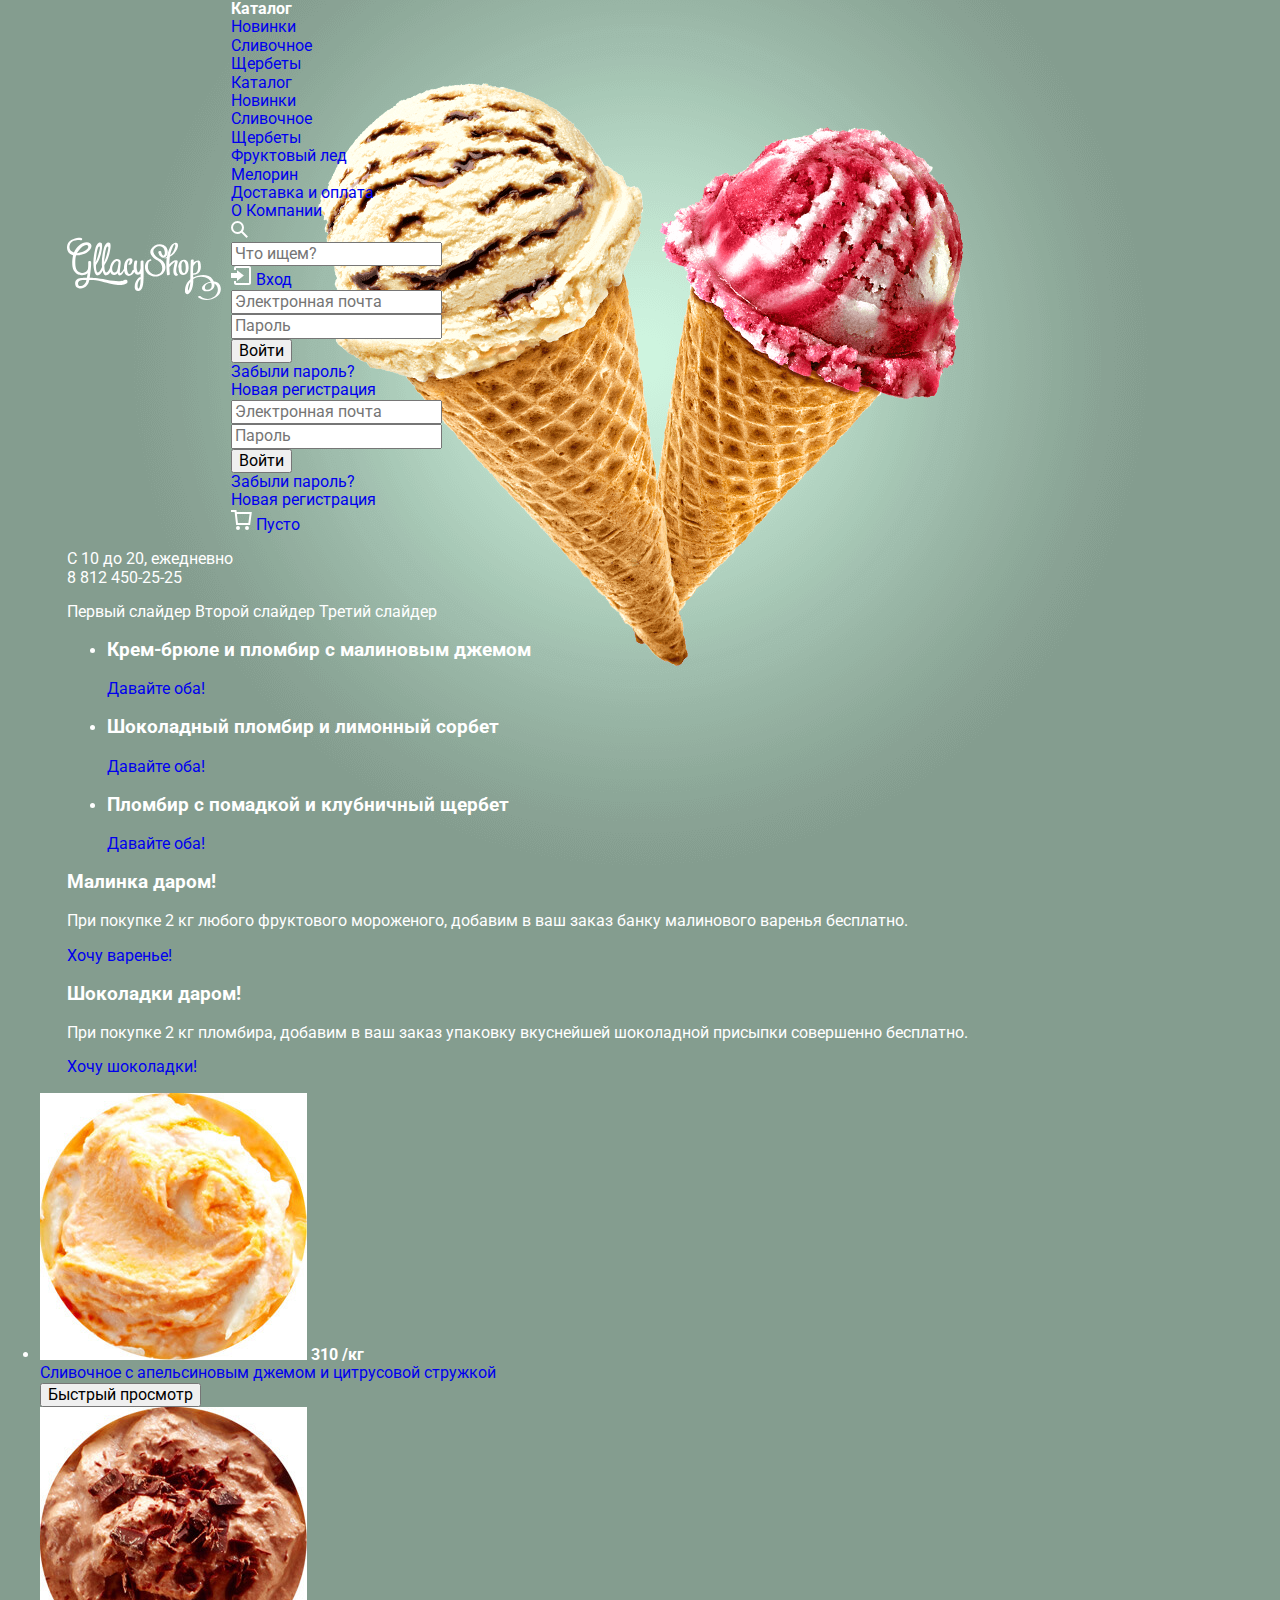
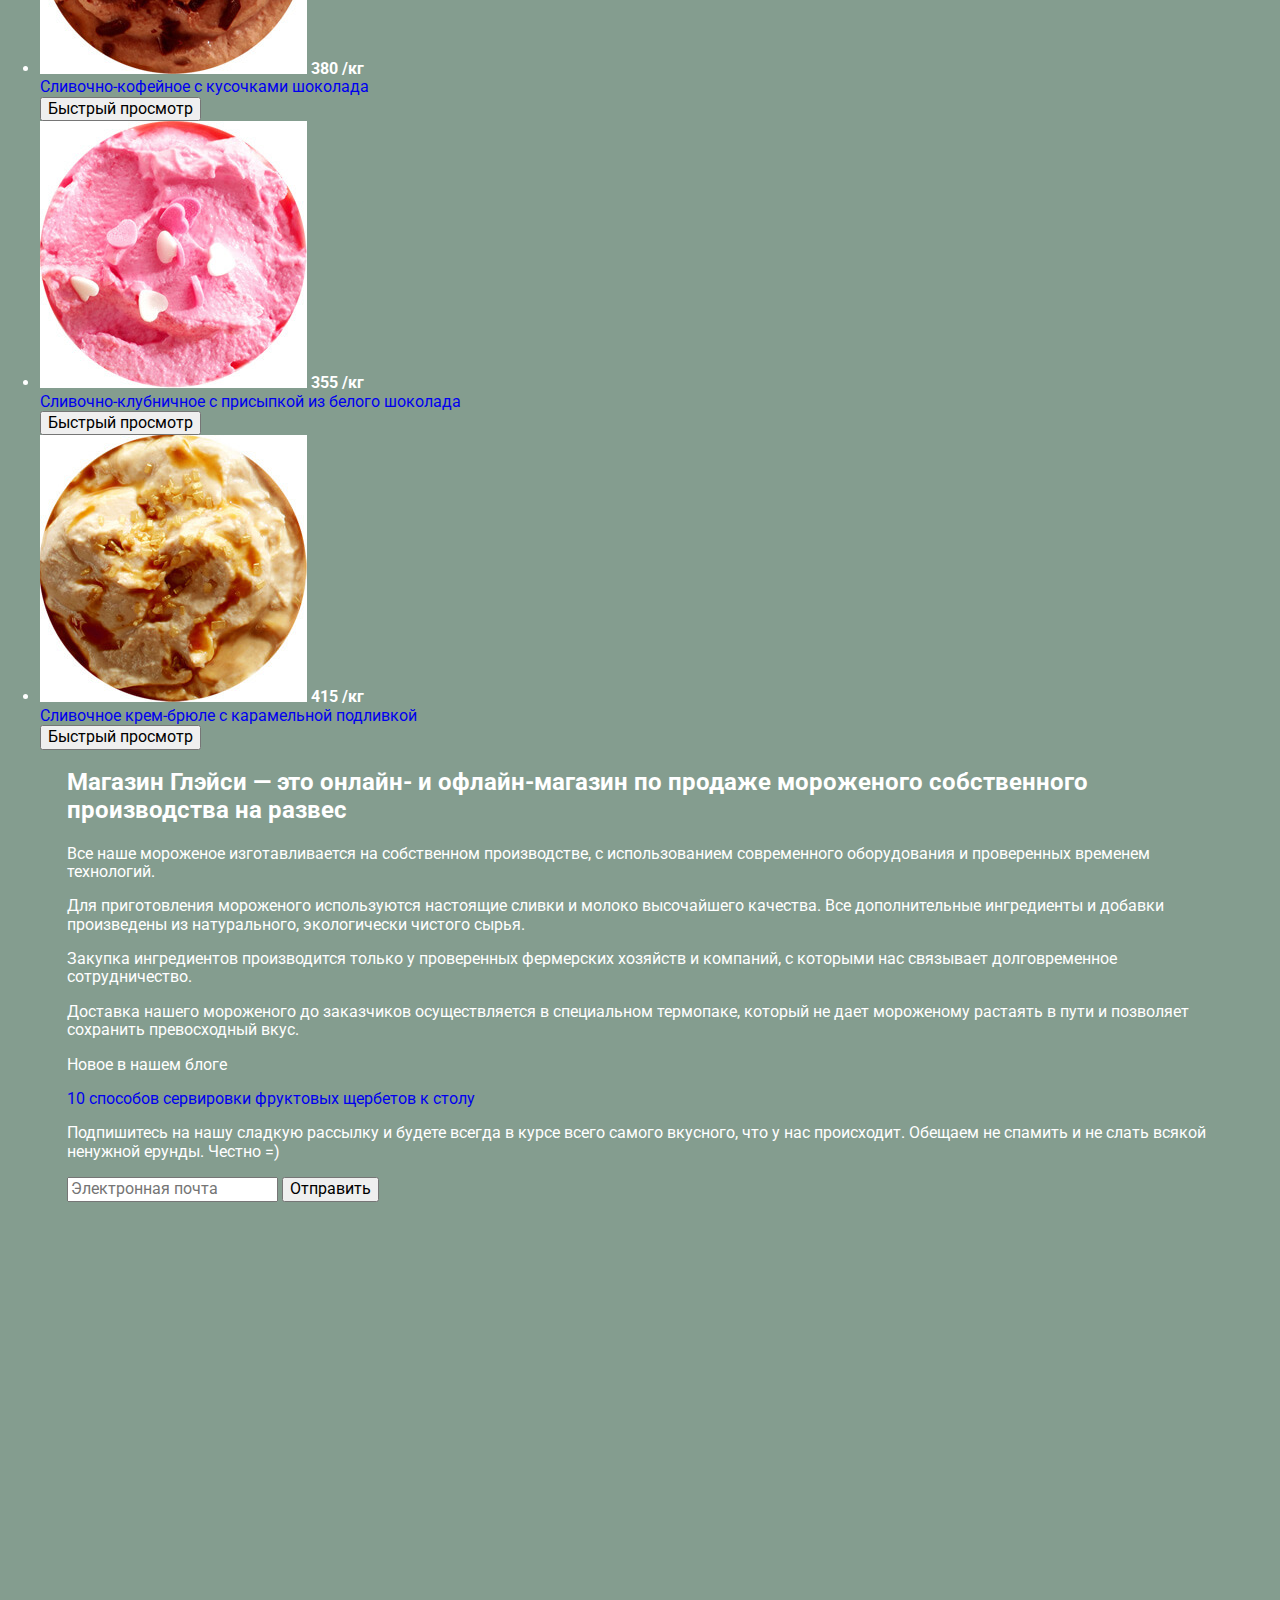
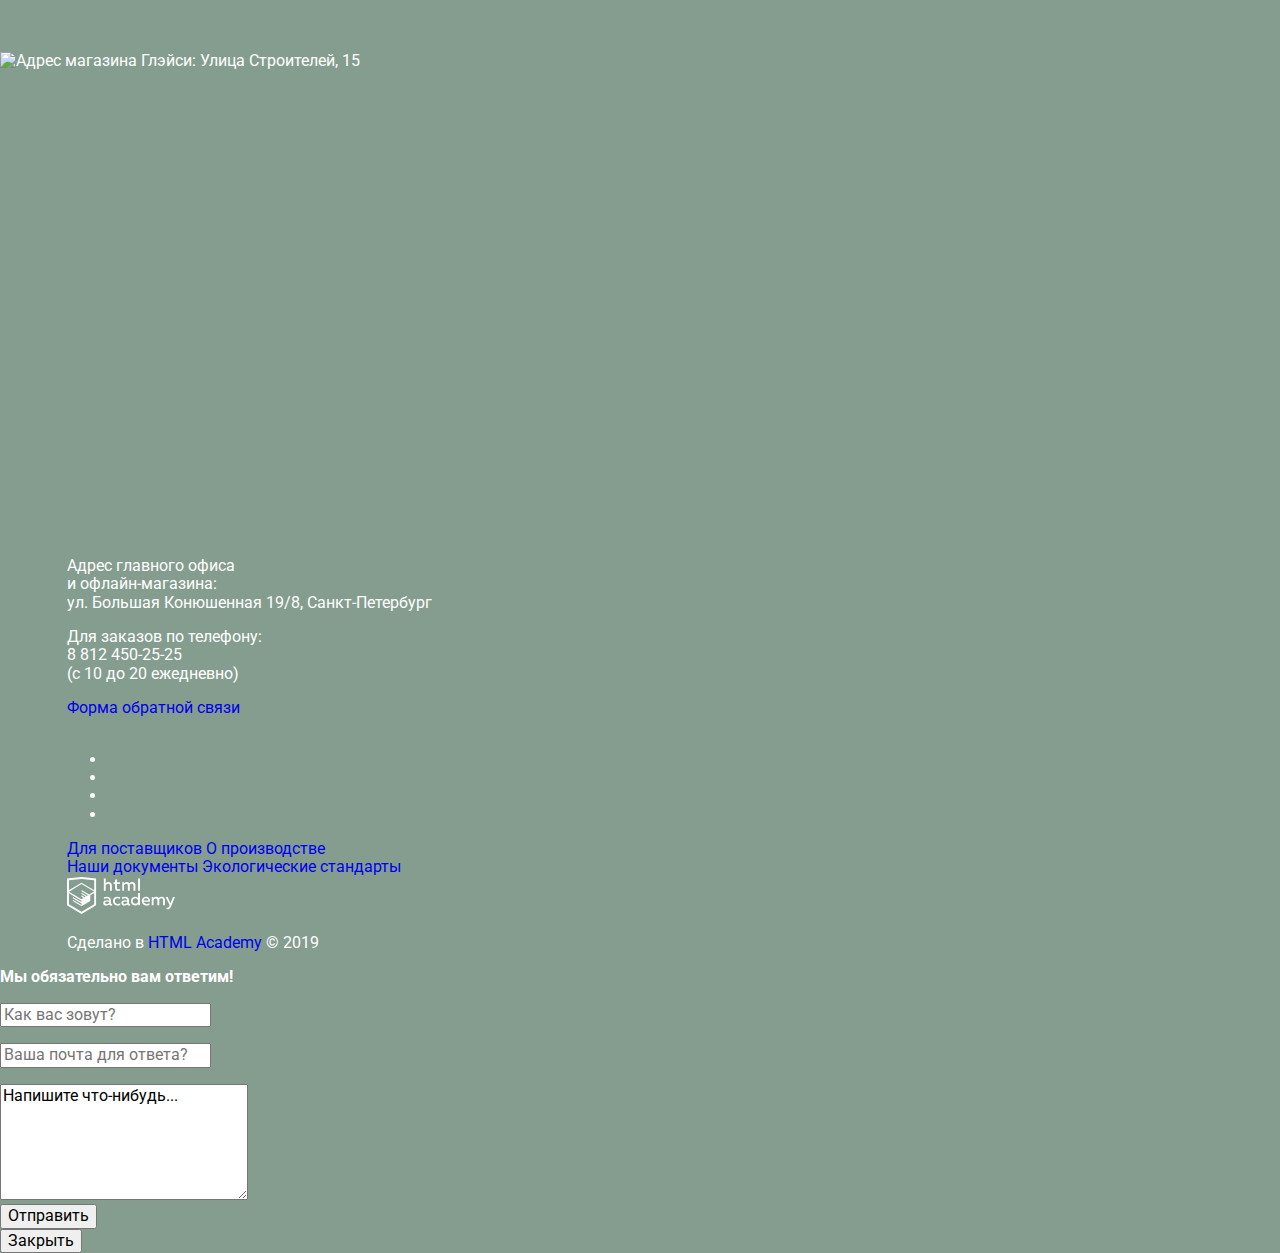
==== commit f2d5877c: "Исправление ошибки в style" ====
--- a/index.html
+++ b/index.html
@@ -18,11 +18,19 @@
           <img src="img/svg-gllacy/logo.svg" width="154" height="63" alt="Логотип магазина мороженого Ice Cream">
         </a>
         <ul class="site-navigation">
+
           <li><a class="navigation-item catalog-item" href="catalog-ice.html"><span>Каталог</span></a>
             <ul class="navigation-drop-down">
               <li><a class="new-menu" href="new.html">Новинки</a></li>
               <li><a class="drop-down-item" href="gllacy-catalog.html">Сливочное</a></li>
               <li><a class="drop-down-item" href="sherbet.html">Щербеты</a></li>
+
+          <li><a class="navigation-item" href="catalog.html"><span>Каталог</span></a>
+            <ul class="navigation-drop-down">
+              <li><a class="new-menu" href="new.html">Новинки</a></li>
+              <li><a class="drop-down-item" href="creamy.html">Сливочное</a></li>
+              <li class="current-drop-down"><a class="drop-down-item" href="sherbet.html">Щербеты</a></li>
+
               <li><a class="drop-down-item" href="fruit-ice.html">Фруктовый лед</a></li>
               <li><a class="drop-down-item" href="melorin.html">Мелорин</a></li>
             </ul>
@@ -66,6 +74,20 @@
                 </form>
               </li>
             </ul>
+
+
+            <form action="entrance.html" method="post" class="entrance-form">
+              <label for="email" class="visually-hidden">Введите email для регистрации на сайте</label>
+              <input type="email" name="email" id="email" required placeholder="Электронная почта" class="email-field"><br>
+              <label for="password" class="visually-hidden">Введите пароль для регистрации на сайте</label>
+              <input type="password" name="password" id="password" required placeholder="Пароль" class="password-field"><br>
+              <button type="submit" class="button entrance-btn">Войти</button>
+              <div class="info-user">
+                <a href="password-reminder.html" class="password-reminder">Забыли пароль?</a>
+                <a href="new-registration.html" class="new-registration">Новая регистрация</a>
+              </div>
+            </form>
+
           </div>
           <ul class="basket-box">
             <li class="basket empty-basket">
@@ -208,12 +230,18 @@
       <section class="map">
         <h2 class="visually-hidden">Карта, как нас найти</h2>
         <div class="map-wrapper">
-          <div class="map-box">
+
+         <div class="map-box">
             <iframe src="https://www.google.com/maps/embed?pb=!1m18!1m12!1m3!1d5902.920618162854!2d30.318825623404322!3d59.94017588470695!2m3!1f0!2f0!3f0!3m2!1i1024!2i768!4f13.1!3m3!1m2!1s0x4696310fca145cc1%3A0x42b32648d8238007!2z0JHQvtC70YzRiNCw0Y8g0JrQvtC90Y7RiNC10L3QvdCw0Y8g0YPQuy4sIDE5LzgsINCh0LDQvdC60YIt0J_QtdGC0LXRgNCx0YPRgNCzLCAxOTExODY!5e0!3m2!1sru!2sru!4v1559254616751!5m2!1sru!2sru" height="430" style="border:0" allowfullscreen></iframe>
             <p>
               <img src="img/map.jpg" alt="Адрес магазина Глэйси: Улица Строителей, 15" height="430">
             </p>
           </div> 
+
+          <a href="map.html">
+            <iframe class="map-picture" src="https://www.google.com/maps/embed?pb=!1m18!1m12!1m3!1d5902.920618162854!2d30.318825623404322!3d59.94017588470695!2m3!1f0!2f0!3f0!3m2!1i1024!2i768!4f13.1!3m3!1m2!1s0x4696310fca145cc1%3A0x42b32648d8238007!2z0JHQvtC70YzRiNCw0Y8g0JrQvtC90Y7RiNC10L3QvdCw0Y8g0YPQuy4sIDE5LzgsINCh0LDQvdC60YIt0J_QtdGC0LXRgNCx0YPRgNCzLCAxOTExODY!5e0!3m2!1sru!2sru!4v1559254616751!5m2!1sru!2sru" width="600" height="450" frameborder="0" style="border:0" allowfullscreen><img src="img/map.jpg" alt="Адрес магазина Глэйси: Улица Строителей, 15"></iframe>
+          </a>
+
           <div class="map-box-info container">
             <div class="map-info">
               <p class="address">Адреc главного офиса<br> и офлайн-магазина:<br>
--- a/css/style.css
+++ b/css/style.css
@@ -61,6 +61,20 @@
   background-color: rgba(255, 255, 255, 0.2);
 }
 
+.main-catalog {
+  position: relative;
+  border-bottom: 1px solid transparent;
+}
+
+.main-catalog::after {
+  content: "";
+  position: absolute;
+  bottom: 0;
+  width: 1146px;
+  height: 1px;
+  background-color: rgba(255, 255, 255, 0.2);
+}
+
 .site-wrapper {
 	background-color: #849d8f;
   background-image: url("../img/slider-one.png");
@@ -95,11 +109,20 @@
   flex-wrap: wrap;
 
   width: 400px;
+
 }
 
 .site-navigation a {
   display: block;
 }
+
+
+
+
+.site-navigation > li > a {
+  color: #ffffff;
+  font-weight: 700;
+
 
 .site-navigation > li {
   position: relative;
@@ -114,9 +137,18 @@
   font-weight: 700;
 }
 
+.site-navigation > li > a {
+  position: relative;
+}
+
+.site-navigation > li:hover .navigation-drop-down {
+  display: block;
+}
+
 .site-navigation span {
   border-bottom: 1px solid rgba(255, 255, 255, 0.2);
 }
+
 
 .navigation-drop-down {
   position: absolute;
@@ -148,6 +180,10 @@
 .navigation-drop-down a {
   display: block;
   font-size: 14px;
+
+.site-navigation .navigation-item:hover,
+.site-navigation .navigation-item:focus {
+
   color: #323232;
   border: none;
 }
@@ -173,6 +209,10 @@
 
 .current-drop-down a {
   color: #ffffff;
+}
+
+.site-navigation > li > a:active {
+  box-shadow: inset 0px 2px 1px 0px #696969;
 }
 
 .user-wrapper {
@@ -181,6 +221,10 @@
   justify-content: flex-end;
   margin-left: auto;
   min-width: 245px;
+
+
+  padding-top: 23px;
+
 }
 
 .entrance-text,
@@ -197,13 +241,21 @@
   margin-right: 10px;
 }
 
+
 .user-navigation > a {
   display: flex;
   padding: 7px;
 
+.user-navigation a {
+  display: flex;
+  padding: 7px;
+  align-items: center;
+
+
   background-color: rgba(255, 255, 255, 0.2);
   border-radius: 50%;
 }
+
 
 .site-navigation li:hover .navigation-item,
 .site-navigation .navigation-item:focus {
@@ -219,6 +271,53 @@
 .site-navigation .navigation-item:focus + .navigation-drop-down,
 .site-navigation .main-navigation-current:focus + .navigation-drop-down {
   display: block;
+
+.navigation-drop-down {
+  position: absolute;
+  z-index: 2000;
+  top: 60px;
+  left: -5px;
+  width: 141px;
+  padding-bottom: 7px;
+  background-color: #f8f7f4;
+  border-radius: 5px;
+  box-shadow: 0px 20px 20px 0px rgba(0, 0, 0, 0.4);
+  display: none;
+}
+
+.new-menu::before {
+  content: "";
+  position: absolute;
+  top: 37px;
+  left: 6px;
+  width: 128px;
+  height: 1px;
+  background-color: #d1d0ce;
+}
+
+.navigation-drop-down a {
+  display: block;
+  font-size: 14px;
+  color: #323232;
+  border: none;
+}
+
+.navigation-drop-down li:not(:first-child) {
+  min-height: 30px;
+  line-height: 28px;
+}
+
+.drop-down-item {
+  padding-top: 4px;
+  padding-left: 19px;
+}
+
+.new-menu {
+  font-weight: 700;
+  padding-top: 11px;
+  padding-bottom: 11px;
+  padding-left: 19px;
+
 }
 
 .navigation-drop-down li:hover:first-child,
@@ -231,6 +330,7 @@
   background-color: #fbded7;
   outline: none;
 }
+
 
 .site-navigation > li > a:active {
   box-shadow: inset 0px 2px 1px 0px #696969;
@@ -250,6 +350,23 @@
 .basket {
   padding-top: 5px;
   padding-bottom: 5px;
+
+.navigation-drop-down li:not(.current-drop-down):active {
+  background-color: #f6b5a5;
+}
+
+.current-drop-down {
+  background-color: #d07058;
+}
+
+.current-drop-down a {
+  color: #ffffff;
+}
+
+.navigation-search,
+.entrance {
+  position: relative;
+
 }
 
 .search-form,
@@ -259,7 +376,11 @@
   display: none;
   width: 341px;
   min-height: 84px;
-  top: 43px;
+
+
+
+  top: 38px;
+
   right: 0;
   line-height: 84px;
   text-align: center;
@@ -276,6 +397,7 @@
   padding: 20px 19px;
 
   line-height: 24px;
+
 }
 
 .entrance-form .entrance-btn {
@@ -285,6 +407,18 @@
   font-size: 18px;
   line-height: 24px;
 }
+
+
+
+
+.entrance-form .entrance-btn {
+  padding: 10px 24px;
+  padding-top: 11px;
+
+  font-size: 18px;
+  line-height: 24px;
+}
+
 
 .search-field,
 .email-field,
@@ -301,7 +435,11 @@
 .email-field,
 .password-field {
   width: 241px;
+
   margin-bottom: 18px;
+
+  margin-bottom: 20px;
+
 }
 
 .search-field::-webkit-input-placeholder,
@@ -310,6 +448,27 @@
   color: #999999;
 }
 
+
+
+.search-field::-moz-placeholder,
+.email-field::-webkit-input-placeholder,
+.password-field::-webkit-input-placeholder {
+  color: #999999;
+}
+
+.search-field:-moz-placeholder,
+.email-field:-moz-placeholder,
+.password-field:-moz-placeholder {
+  color: #999999;
+}
+
+.search-field:-ms-input-placeholder,
+email-field:-ms-input-placeholder,
+.password-field:-ms-input-placeholder {
+  color: #999999;
+}
+
+
 .info-user {
   display: inline-block;
   width: 120px;
@@ -319,6 +478,7 @@
 }
 
 .info-user a {
+
   display: inline;
 
   color: #323232;
@@ -339,6 +499,24 @@
 .entrance:hover .entrance-form,
 .navigation-search a:focus + .search-form,
 .login-link > a:focus + .entrance-form {
+
+  color: #323232;
+  font-size: 13px;
+  line-height: 22px;
+
+  border-bottom: 1px solid #adacaa;
+}
+
+.info-user a:hover,
+.info-user a:focus,
+.info-user a:active {
+  color: #ffbc9e;
+  border-bottom: 1px solid #ffbc9e;
+}
+
+.navigation-search:hover .search-form,
+.entrance:hover .entrance-form {
+
   display: block;
 }
 
@@ -366,8 +544,15 @@
   outline: 1px dotted #ffffff;
 }
 
+
 .login-link > a,
 .basket a {
+
+.login-link a,
+.basket a {
+  position: relative;
+
+
   display: flex;
   align-items: center;
 
@@ -383,9 +568,15 @@
   padding-top: 1px;
 }
 
+
 .entrance .login-link:hover a,
 .login-link a:focus,
 .navigation-search:hover a,
+
+.login-link a:hover,
+.login-link a:focus,
+.user-navigation a:hover,
+
 .user-navigation a:focus {
   background-color: #f8f7f4;
 
@@ -400,17 +591,30 @@
   outline: 1px dotted rgba(255, 255, 255, 0.2);
 }
 
+
 .login-link:hover .entrance-text,
+
+.login-link a:hover .entrance-text,
+
 .login-link a:focus .entrance-text {
   color: #323232;
 }
 
-.login-link:hover a path,
+
+login-link:hover a path,
 .login-link a:focus path,
 .navigation-search:hover a path,
+
+.login-link a:hover path,
+.login-link a:hover circle,
+.login-link a:focus path,
+.login-link a:focus circle,
+user-navigation a:hover path,
+
 .user-navigation a:focus path {
   fill: #323232;
 }
+
 
 .full-basket > a {
   padding: 8px 17px 8px 45px;
@@ -561,6 +765,16 @@
 
   font-size: 18px;
   line-height: 24px;
+
+.full-basket a {
+  padding: 8px 17px 8px 45px;
+
+  color: #323232;
+  background-color: #f7f6f3;
+  background-image: url("../img/svg-gllacy/basket-red.svg");
+  background-repeat: no-repeat;
+  background-position: 15px center;
+
 }
 
 .main-info {
@@ -583,6 +797,7 @@
 
   font-size: 22px;
   line-height: 26px;
+  margin-top: 2px;
 }
 
 /* ------- Slider -------- */
@@ -745,12 +960,26 @@
 
 .promo-raspberry,
 .promo-chocolate {
+
 	width: 519px;
   padding: 14px 22px 24px 19px;
 
 	border-top: 1px solid transparent;
   border-radius: 17px;
-  background-position: center;
+  background-position: center
+
+	width: 560px;
+	border-top: 1px solid transparent;
+}
+
+.promo-box {
+  padding: 14px 22px 24px 19px;
+
+	background-repeat: no-repeat;
+	background-position: center;
+
+	border-radius: 17px;
+
 }
 
 .promo-raspberry {
@@ -828,11 +1057,14 @@
 
 .product-item:hover {
   cursor: pointer;
+
   outline: none;
 }
 
 .cream-link:focus {
   outline: none;
+
+
 }
 
 .cream-wrapper,
@@ -850,9 +1082,18 @@
   margin-left: 5px;
 }
 
+
 .cream-wrapper p {
   margin: 0;
   line-height: 22px;
+
+.cream-wrapper a {
+  line-height: 22px;
+}
+
+.hit-item {
+  z-index: 1;
+
 }
 
 .hit-item::before {
@@ -886,8 +1127,12 @@
   line-height: 24px;
 }
 
+
 .product-item:hover .cream-button,
 .cream-link:focus ~ .cream-button {
+
+.product-item:hover .cream-button {
+
   display: block;
 }
 
@@ -1109,6 +1354,7 @@
 	margin: 0 auto;
 }
 
+
 .map-box p {
   position: absolute;
   top: 0;
@@ -1127,6 +1373,12 @@
 
   border: none;
 }
+
+
+.map-picture {
+  width: 100%;
+}
+
 
 .map-wrapper img {
   width: 100%;
@@ -1273,8 +1525,12 @@
 	margin: 0;
 	padding: 0;
   margin-top: -3px;
+
   margin-left: 19px;
   width: 330px;
+
+  width: 327px;
+
 
 	list-style: none;
 }
@@ -1531,12 +1787,16 @@
 }
 
 .sorting-filler .filter-item {
+
   padding: 8px 18px 2px 15px;
 }
 
 .fatty-radio,
 .filter-option {
   padding-bottom: 10px;
+
+  padding: 8px 18px 9px 15px;
+
 }
 
 .fatty-radio label,
@@ -1592,7 +1852,7 @@
 
 .fatty-radio input[type="radio"]:checked ~ label::before {
   background: url("../img/svg-gllacy/radio-on.svg") 0 0 no-repeat;
-}
+
 
 .filter-option input[type="checkbox"] + label:hover::before,
 .fatty-radio input[type="radio"] + label:hover::before {
@@ -1652,6 +1912,10 @@
   display: flex;
   flex-wrap: wrap;
 	margin: 0;
+
+
+  margin-bottom: 32px;
+
   margin-left: auto;
   margin-bottom: 32px;
   margin-right: 27px;
@@ -1671,7 +1935,11 @@
 }
 
 .number {
+
   width: 145px;
+
+
+
 }
 
 .number a {
@@ -1713,8 +1981,12 @@
   opacity: 0.2;
 }
 
+
 .number .number-link:hover,
 .number .number-link:focus {
+
+.number .number-link:hover {
+
   text-align: center;
   background-color: rgba(255, 255, 255, 0.2);
   border-radius: 50%;
@@ -1724,7 +1996,7 @@
 .number .pagination-current {
 	padding: 4px 8px;
 
-	background-color: #ffffff;
+background-color: #ffffff;
 	color: #323232;
 	border-radius: 50%;
 	text-align: center;
@@ -1967,4 +2239,4 @@
   -webkit-transform: rotate(-45deg);
   -ms-transform: rotate(-45deg);
   transform: rotate(-45deg);
-}+}
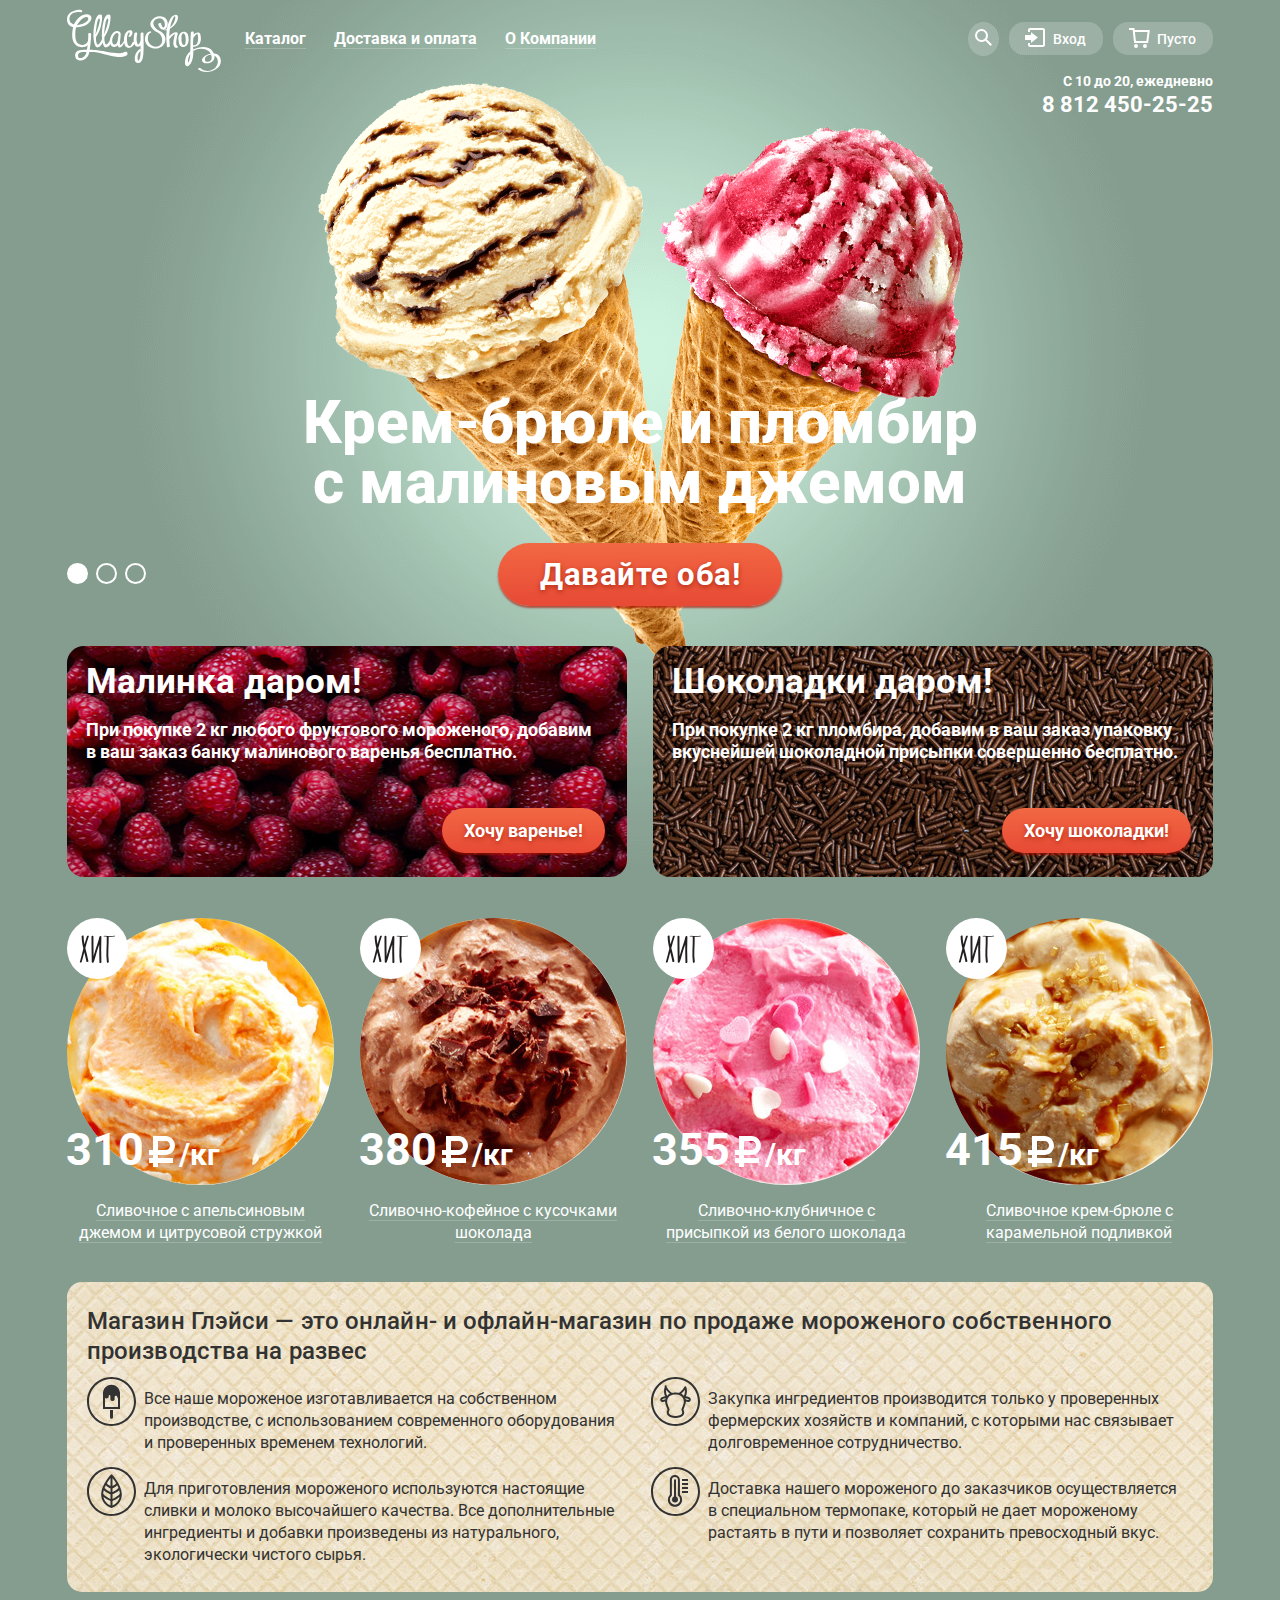
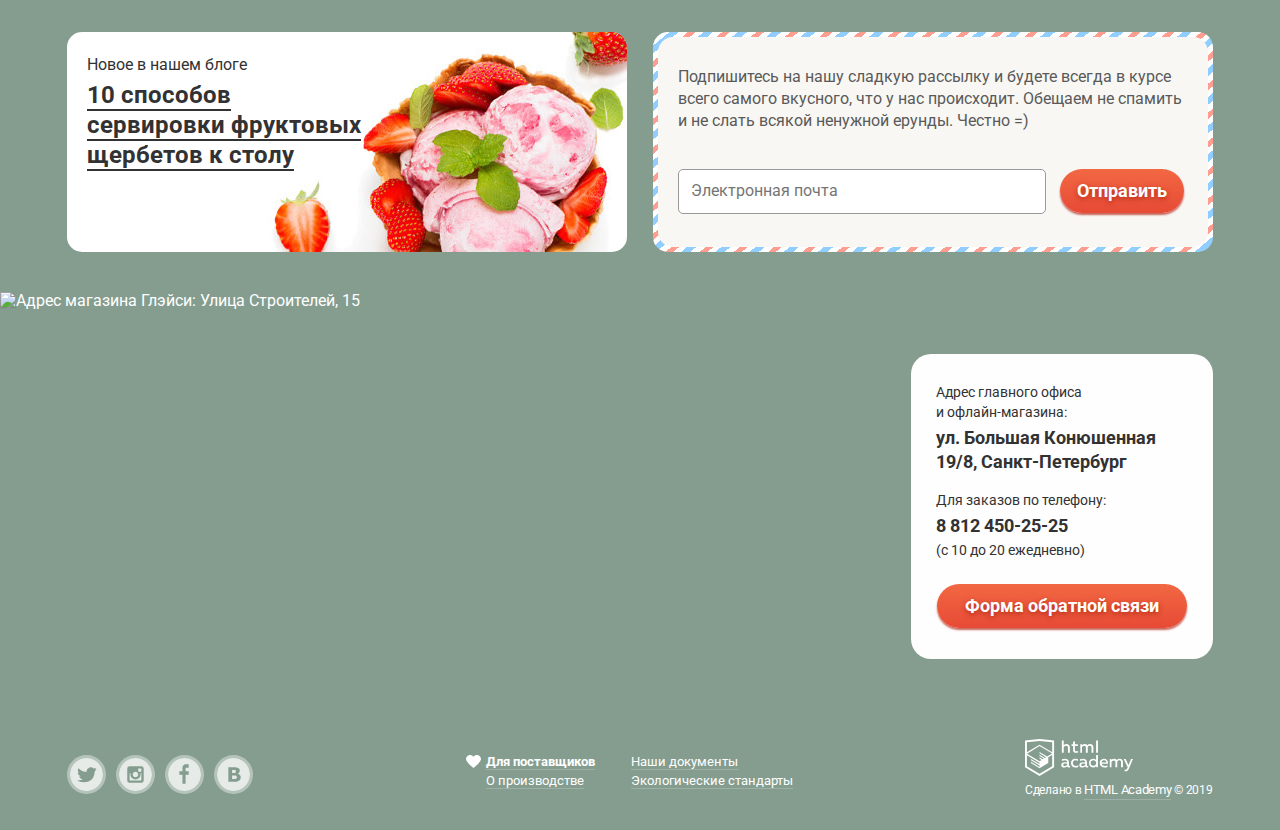
==== commit cbf27953: "Исправления для предзащиты" ====
--- a/index.html
+++ b/index.html
@@ -18,21 +18,13 @@
           <img src="img/svg-gllacy/logo.svg" width="154" height="63" alt="Логотип магазина мороженого Ice Cream">
         </a>
         <ul class="site-navigation">
-
-          <li><a class="navigation-item catalog-item" href="catalog-ice.html"><span>Каталог</span></a>
+          <li><a class="navigation-item" href="catalog-ice.html"><span>Каталог</span></a>
             <ul class="navigation-drop-down">
               <li><a class="new-menu" href="new.html">Новинки</a></li>
               <li><a class="drop-down-item" href="gllacy-catalog.html">Сливочное</a></li>
               <li><a class="drop-down-item" href="sherbet.html">Щербеты</a></li>
-
-          <li><a class="navigation-item" href="catalog.html"><span>Каталог</span></a>
-            <ul class="navigation-drop-down">
-              <li><a class="new-menu" href="new.html">Новинки</a></li>
-              <li><a class="drop-down-item" href="creamy.html">Сливочное</a></li>
-              <li class="current-drop-down"><a class="drop-down-item" href="sherbet.html">Щербеты</a></li>
-
-              <li><a class="drop-down-item" href="fruit-ice.html">Фруктовый лед</a></li>
-              <li><a class="drop-down-item" href="melorin.html">Мелорин</a></li>
+              <li><a class="drop-down-item" href="gllacy-catalog.html">Фруктовый лед</a></li>
+              <li><a class="drop-down-item" href="sherbet.html">Мелорин</a></li>
             </ul>
           </li>
           <li><a class="navigation-item" href="delivery.html"><span>Доставка и оплата</span></a></li>
@@ -74,20 +66,6 @@
                 </form>
               </li>
             </ul>
-
-
-            <form action="entrance.html" method="post" class="entrance-form">
-              <label for="email" class="visually-hidden">Введите email для регистрации на сайте</label>
-              <input type="email" name="email" id="email" required placeholder="Электронная почта" class="email-field"><br>
-              <label for="password" class="visually-hidden">Введите пароль для регистрации на сайте</label>
-              <input type="password" name="password" id="password" required placeholder="Пароль" class="password-field"><br>
-              <button type="submit" class="button entrance-btn">Войти</button>
-              <div class="info-user">
-                <a href="password-reminder.html" class="password-reminder">Забыли пароль?</a>
-                <a href="new-registration.html" class="new-registration">Новая регистрация</a>
-              </div>
-            </form>
-
           </div>
           <ul class="basket-box">
             <li class="basket empty-basket">
@@ -230,18 +208,12 @@
       <section class="map">
         <h2 class="visually-hidden">Карта, как нас найти</h2>
         <div class="map-wrapper">
-
          <div class="map-box">
             <iframe src="https://www.google.com/maps/embed?pb=!1m18!1m12!1m3!1d5902.920618162854!2d30.318825623404322!3d59.94017588470695!2m3!1f0!2f0!3f0!3m2!1i1024!2i768!4f13.1!3m3!1m2!1s0x4696310fca145cc1%3A0x42b32648d8238007!2z0JHQvtC70YzRiNCw0Y8g0JrQvtC90Y7RiNC10L3QvdCw0Y8g0YPQuy4sIDE5LzgsINCh0LDQvdC60YIt0J_QtdGC0LXRgNCx0YPRgNCzLCAxOTExODY!5e0!3m2!1sru!2sru!4v1559254616751!5m2!1sru!2sru" height="430" style="border:0" allowfullscreen></iframe>
             <p>
               <img src="img/map.jpg" alt="Адрес магазина Глэйси: Улица Строителей, 15" height="430">
             </p>
-          </div> 
-
-          <a href="map.html">
-            <iframe class="map-picture" src="https://www.google.com/maps/embed?pb=!1m18!1m12!1m3!1d5902.920618162854!2d30.318825623404322!3d59.94017588470695!2m3!1f0!2f0!3f0!3m2!1i1024!2i768!4f13.1!3m3!1m2!1s0x4696310fca145cc1%3A0x42b32648d8238007!2z0JHQvtC70YzRiNCw0Y8g0JrQvtC90Y7RiNC10L3QvdCw0Y8g0YPQuy4sIDE5LzgsINCh0LDQvdC60YIt0J_QtdGC0LXRgNCx0YPRgNCzLCAxOTExODY!5e0!3m2!1sru!2sru!4v1559254616751!5m2!1sru!2sru" width="600" height="450" frameborder="0" style="border:0" allowfullscreen><img src="img/map.jpg" alt="Адрес магазина Глэйси: Улица Строителей, 15"></iframe>
-          </a>
-
+          </div>
           <div class="map-box-info container">
             <div class="map-info">
               <p class="address">Адреc главного офиса<br> и офлайн-магазина:<br>
@@ -276,11 +248,11 @@
         <div class="documents-list">
           <div class="documents-box">
             <a class="documents-link documents-active" href="#"><span>Для поставщиков</span></a>
-            <a class="documents-link" href="#">О производстве</a>
+            <a class="documents-link" href="#"><span>О производстве</span></a>
           </div>
           <div class="documents-box">
-            <a class="documents-link" href="#">Наши документы</a>
-            <a class="documents-link" href="#">Экологические стандарты</a>
+            <a class="documents-link" href="#"><span>Наши документы</span></a>
+            <a class="documents-link" href="#"><span>Экологические стандарты</span></a>
           </div>
         </div>
         <div class="htmlacademy">
--- a/css/style.css
+++ b/css/style.css
@@ -61,20 +61,6 @@
   background-color: rgba(255, 255, 255, 0.2);
 }
 
-.main-catalog {
-  position: relative;
-  border-bottom: 1px solid transparent;
-}
-
-.main-catalog::after {
-  content: "";
-  position: absolute;
-  bottom: 0;
-  width: 1146px;
-  height: 1px;
-  background-color: rgba(255, 255, 255, 0.2);
-}
-
 .site-wrapper {
 	background-color: #849d8f;
   background-image: url("../img/slider-one.png");
@@ -109,20 +95,11 @@
   flex-wrap: wrap;
 
   width: 400px;
-
 }
 
 .site-navigation a {
   display: block;
 }
-
-
-
-
-.site-navigation > li > a {
-  color: #ffffff;
-  font-weight: 700;
-
 
 .site-navigation > li {
   position: relative;
@@ -137,18 +114,29 @@
   font-weight: 700;
 }
 
-.site-navigation > li > a {
-  position: relative;
-}
-
-.site-navigation > li:hover .navigation-drop-down {
-  display: block;
+.site-navigation > li > a:active {
+  box-shadow: inset 0px 2px 1px 0px #696969;
 }
 
 .site-navigation span {
   border-bottom: 1px solid rgba(255, 255, 255, 0.2);
 }
 
+.site-navigation li:hover .navigation-item,
+.site-navigation .navigation-item:focus {
+  color: #323232;
+  border: none;
+  background-color: #f7f6f3;
+  border-radius: 15px;
+
+  outline: none;
+}
+
+.site-navigation > li:hover .navigation-drop-down,
+.site-navigation .navigation-item:focus + .navigation-drop-down,
+.site-navigation .main-navigation-current:focus + .navigation-drop-down {
+  display: block;
+}
 
 .navigation-drop-down {
   position: absolute;
@@ -163,10 +151,6 @@
   box-shadow: 0px 20px 20px 0px rgba(0, 0, 0, 0.4);
 }
 
-.navigation-drop-down li:first-child {
-  position: relative;
-}
-
 .navigation-drop-down li::before {
   content: "";
   position: absolute;
@@ -180,10 +164,6 @@
 .navigation-drop-down a {
   display: block;
   font-size: 14px;
-
-.site-navigation .navigation-item:hover,
-.site-navigation .navigation-item:focus {
-
   color: #323232;
   border: none;
 }
@@ -198,91 +178,17 @@
   padding-left: 19px;
 }
 
+.current-drop-down {
+  background-color: #d07058;
+}
+
+.current-drop-down a {
+  color: #ffffff;
+}
+
 .new-menu {
   font-weight: 700;
   padding: 11px 0 11px 19px;
-}
-
-.current-drop-down {
-  background-color: #d07058;
-}
-
-.current-drop-down a {
-  color: #ffffff;
-}
-
-.site-navigation > li > a:active {
-  box-shadow: inset 0px 2px 1px 0px #696969;
-}
-
-.user-wrapper {
-  display: flex;
-  flex-wrap: wrap;
-  justify-content: flex-end;
-  margin-left: auto;
-  min-width: 245px;
-
-
-  padding-top: 23px;
-
-}
-
-.entrance-text,
-.basket a,
-.user-navigation > a {
-  display: block;
-  font-size: 14px;
-  line-height: 16px;
-  font-weight: 500;
-  color: #ffffff;
-}
-
-.user-navigation {
-  margin-right: 10px;
-}
-
-
-.user-navigation > a {
-  display: flex;
-  padding: 7px;
-
-.user-navigation a {
-  display: flex;
-  padding: 7px;
-  align-items: center;
-
-
-  background-color: rgba(255, 255, 255, 0.2);
-  border-radius: 50%;
-}
-
-
-.site-navigation li:hover .navigation-item,
-.site-navigation .navigation-item:focus {
-  color: #323232;
-  border: none;
-  background-color: #f7f6f3;
-  border-radius: 15px;
-
-  outline: none;
-}
-
-.site-navigation > li:hover .navigation-drop-down,
-.site-navigation .navigation-item:focus + .navigation-drop-down,
-.site-navigation .main-navigation-current:focus + .navigation-drop-down {
-  display: block;
-
-.navigation-drop-down {
-  position: absolute;
-  z-index: 2000;
-  top: 60px;
-  left: -5px;
-  width: 141px;
-  padding-bottom: 7px;
-  background-color: #f8f7f4;
-  border-radius: 5px;
-  box-shadow: 0px 20px 20px 0px rgba(0, 0, 0, 0.4);
-  display: none;
 }
 
 .new-menu::before {
@@ -295,33 +201,8 @@
   background-color: #d1d0ce;
 }
 
-.navigation-drop-down a {
-  display: block;
-  font-size: 14px;
-  color: #323232;
-  border: none;
-}
-
-.navigation-drop-down li:not(:first-child) {
-  min-height: 30px;
-  line-height: 28px;
-}
-
-.drop-down-item {
-  padding-top: 4px;
-  padding-left: 19px;
-}
-
-.new-menu {
-  font-weight: 700;
-  padding-top: 11px;
-  padding-bottom: 11px;
-  padding-left: 19px;
-
-}
-
 .navigation-drop-down li:hover:first-child,
-.navigation-drop-down li:first-child a:focus{
+.navigation-drop-down li:first-child a:focus {
   border-radius: 5px 5px 0 0;
 }
 
@@ -331,17 +212,44 @@
   outline: none;
 }
 
-
-.site-navigation > li > a:active {
-  box-shadow: inset 0px 2px 1px 0px #696969;
-}
-
 .navigation-drop-down li:not(.current-drop-down) a:active {
   background-color: #f6b5a5;
 }
 
+.user-wrapper {
+  display: flex;
+  flex-wrap: wrap;
+  justify-content: flex-end;
+  margin-left: auto;
+  min-width: 245px;
+}
+
+.entrance-text,
+.basket a,
+.navigation-search a {
+  display: block;
+  font-size: 14px;
+  line-height: 16px;
+  font-weight: 500;
+  color: #ffffff;
+}
+
+.user-navigation {
+  margin-right: 10px;
+}
+
+.navigation-search a {
+  display: flex;
+  padding: 7px;
+  align-items: center;
+
+  background-color: rgba(255, 255, 255, 0.2);
+  border-radius: 50%;
+}
+
 .navigation-search,
-.entrance {
+.entrance,
+.login-link {
   position: relative;
 }
 
@@ -350,23 +258,6 @@
 .basket {
   padding-top: 5px;
   padding-bottom: 5px;
-
-.navigation-drop-down li:not(.current-drop-down):active {
-  background-color: #f6b5a5;
-}
-
-.current-drop-down {
-  background-color: #d07058;
-}
-
-.current-drop-down a {
-  color: #ffffff;
-}
-
-.navigation-search,
-.entrance {
-  position: relative;
-
 }
 
 .search-form,
@@ -376,13 +267,9 @@
   display: none;
   width: 341px;
   min-height: 84px;
-
-
-
-  top: 38px;
-
+  line-height: 84px;
+  top: 43px;
   right: 0;
-  line-height: 84px;
   text-align: center;
   border-radius: 5px;
   background-color: #f8f7f4;
@@ -397,7 +284,6 @@
   padding: 20px 19px;
 
   line-height: 24px;
-
 }
 
 .entrance-form .entrance-btn {
@@ -407,18 +293,6 @@
   font-size: 18px;
   line-height: 24px;
 }
-
-
-
-
-.entrance-form .entrance-btn {
-  padding: 10px 24px;
-  padding-top: 11px;
-
-  font-size: 18px;
-  line-height: 24px;
-}
-
 
 .search-field,
 .email-field,
@@ -435,11 +309,7 @@
 .email-field,
 .password-field {
   width: 241px;
-
-  margin-bottom: 18px;
-
   margin-bottom: 20px;
-
 }
 
 .search-field::-webkit-input-placeholder,
@@ -448,27 +318,6 @@
   color: #999999;
 }
 
-
-
-.search-field::-moz-placeholder,
-.email-field::-webkit-input-placeholder,
-.password-field::-webkit-input-placeholder {
-  color: #999999;
-}
-
-.search-field:-moz-placeholder,
-.email-field:-moz-placeholder,
-.password-field:-moz-placeholder {
-  color: #999999;
-}
-
-.search-field:-ms-input-placeholder,
-email-field:-ms-input-placeholder,
-.password-field:-ms-input-placeholder {
-  color: #999999;
-}
-
-
 .info-user {
   display: inline-block;
   width: 120px;
@@ -478,12 +327,8 @@
 }
 
 .info-user a {
-
-  display: inline;
-
   color: #323232;
   font-size: 13px;
-  line-height: 18px;
 
   border-bottom: 1px solid #adacaa;
 }
@@ -497,27 +342,13 @@
 
 .navigation-search:hover .search-form,
 .entrance:hover .entrance-form,
-.navigation-search a:focus + .search-form,
+.navigation-search > a:focus + .search-form,
 .login-link > a:focus + .entrance-form {
-
+  display: block;
   color: #323232;
   font-size: 13px;
-  line-height: 22px;
 
   border-bottom: 1px solid #adacaa;
-}
-
-.info-user a:hover,
-.info-user a:focus,
-.info-user a:active {
-  color: #ffbc9e;
-  border-bottom: 1px solid #ffbc9e;
-}
-
-.navigation-search:hover .search-form,
-.entrance:hover .entrance-form {
-
-  display: block;
 }
 
 .main-navigation-current {
@@ -544,15 +375,10 @@
   outline: 1px dotted #ffffff;
 }
 
-
 .login-link > a,
-.basket a {
-
-.login-link a,
+.basket a,
 .basket a {
   position: relative;
-
-
   display: flex;
   align-items: center;
 
@@ -568,16 +394,10 @@
   padding-top: 1px;
 }
 
-
-.entrance .login-link:hover a,
-.login-link a:focus,
+.entrance .login-link:hover > a,
+.login-link > a:focus,
 .navigation-search:hover a,
-
-.login-link a:hover,
-.login-link a:focus,
-.user-navigation a:hover,
-
-.user-navigation a:focus {
+.user-navigation > a:focus {
   background-color: #f8f7f4;
 
   outline: none;
@@ -591,32 +411,19 @@
   outline: 1px dotted rgba(255, 255, 255, 0.2);
 }
 
-
 .login-link:hover .entrance-text,
-
-.login-link a:hover .entrance-text,
-
-.login-link a:focus .entrance-text {
+.login-link > a:focus .entrance-text {
   color: #323232;
 }
 
-
-login-link:hover a path,
-.login-link a:focus path,
+.login-link:hover > a path,
+.login-link > a:focus path,
 .navigation-search:hover a path,
-
-.login-link a:hover path,
-.login-link a:hover circle,
-.login-link a:focus path,
-.login-link a:focus circle,
-user-navigation a:hover path,
-
 .user-navigation a:focus path {
   fill: #323232;
 }
 
-
-.full-basket > a {
+.basket-box  .full-basket > a {
   padding: 8px 17px 8px 45px;
 
   color: #323232;
@@ -626,7 +433,7 @@
   background-position: 15px center;
 }
 
-.basket-box .full-basket > a {
+.basket-box .full-basket {
   position: relative;
 }
 
@@ -635,8 +442,8 @@
   z-index: 3000;
   display: none;
   width: 539px;
-  top: 58px;
-  right: 27px;
+  top: 43px;
+  right: 0;
 
   background-color: #f8f7f4;
   border-radius: 8px;
@@ -651,10 +458,6 @@
   display: block;
 }
 
-.full-basket-item {
-  position: relative;
-}
-
 .full-basket-list {
   display: flex;
   flex-direction: column;
@@ -665,6 +468,7 @@
 }
 
 .full-basket-item {
+  position: relative;
   display: flex;
   flex-wrap: wrap;
 }
@@ -726,10 +530,14 @@
   background-image: url("../img/ice-3.jpg");
 }
 
-.product-last::after {
+.full-basket-product {
+  position: relative;
+}
+
+.full-basket-product::after {
   content: "";
   position: absolute;
-  top: 110%;
+  bottom: 0;
   width: 510px;
   left: 14px;
   height: 1px;
@@ -765,8 +573,9 @@
 
   font-size: 18px;
   line-height: 24px;
-
-.full-basket a {
+}
+
+.full-basket > a {
   padding: 8px 17px 8px 45px;
 
   color: #323232;
@@ -774,7 +583,6 @@
   background-image: url("../img/svg-gllacy/basket-red.svg");
   background-repeat: no-repeat;
   background-position: 15px center;
-
 }
 
 .main-info {
@@ -960,26 +768,13 @@
 
 .promo-raspberry,
 .promo-chocolate {
-
 	width: 519px;
   padding: 14px 22px 24px 19px;
 
-	border-top: 1px solid transparent;
+  background-position: center;
+
+  border-top: 1px solid transparent;
   border-radius: 17px;
-  background-position: center
-
-	width: 560px;
-	border-top: 1px solid transparent;
-}
-
-.promo-box {
-  padding: 14px 22px 24px 19px;
-
-	background-repeat: no-repeat;
-	background-position: center;
-
-	border-radius: 17px;
-
 }
 
 .promo-raspberry {
@@ -1057,14 +852,7 @@
 
 .product-item:hover {
   cursor: pointer;
-
   outline: none;
-}
-
-.cream-link:focus {
-  outline: none;
-
-
 }
 
 .cream-wrapper,
@@ -1074,26 +862,16 @@
   text-align: center;
 }
 
-.cream-price {
-  margin-left: -1px;
-}
-
 .cream-wrapper {
   margin-left: 5px;
 }
 
-
 .cream-wrapper p {
   margin: 0;
-  line-height: 22px;
+}
 
 .cream-wrapper a {
   line-height: 22px;
-}
-
-.hit-item {
-  z-index: 1;
-
 }
 
 .hit-item::before {
@@ -1127,17 +905,13 @@
   line-height: 24px;
 }
 
-
-.product-item:hover .cream-button,
-.cream-link:focus ~ .cream-button {
-
 .product-item:hover .cream-button {
-
   display: block;
 }
 
 .cream-price {
 	position: relative;
+  margin-left: -1px;
 	font-weight: 700;
 	font-size: 45px;
 	color: #ffffff;
@@ -1354,7 +1128,6 @@
 	margin: 0 auto;
 }
 
-
 .map-box p {
   position: absolute;
   top: 0;
@@ -1373,12 +1146,6 @@
 
   border: none;
 }
-
-
-.map-picture {
-  width: 100%;
-}
-
 
 .map-wrapper img {
   width: 100%;
@@ -1525,13 +1292,8 @@
 	margin: 0;
 	padding: 0;
   margin-top: -3px;
-
   margin-left: 19px;
   width: 330px;
-
-  width: 327px;
-
-
 	list-style: none;
 }
 
@@ -1545,6 +1307,9 @@
 
 .documents-list a {
   position: relative;
+}
+
+.documents-list span {
   border-bottom: 1px solid rgba(255, 255, 255, 0.2);
 }
 
@@ -1554,7 +1319,6 @@
 .htmlacademy a:focus {
   outline: none;
   color: #ffbc9e;
-  border-bottom: 1px solid #ffbc9e;
 }
 
 .documents-active {
@@ -1780,23 +1544,10 @@
   display: flex;
   flex-wrap: wrap;
 
-  padding: 7px 17px 0 14px;
+  padding: 8px 18px 9px 15px;
 
   border-radius: 20px;
   background-color: rgba(255, 255, 255, 0.2);
-}
-
-.sorting-filler .filter-item {
-
-  padding: 8px 18px 2px 15px;
-}
-
-.fatty-radio,
-.filter-option {
-  padding-bottom: 10px;
-
-  padding: 8px 18px 9px 15px;
-
 }
 
 .fatty-radio label,
@@ -1852,7 +1603,7 @@
 
 .fatty-radio input[type="radio"]:checked ~ label::before {
   background: url("../img/svg-gllacy/radio-on.svg") 0 0 no-repeat;
-
+}
 
 .filter-option input[type="checkbox"] + label:hover::before,
 .fatty-radio input[type="radio"] + label:hover::before {
@@ -1912,10 +1663,6 @@
   display: flex;
   flex-wrap: wrap;
 	margin: 0;
-
-
-  margin-bottom: 32px;
-
   margin-left: auto;
   margin-bottom: 32px;
   margin-right: 27px;
@@ -1935,11 +1682,7 @@
 }
 
 .number {
-
   width: 145px;
-
-
-
 }
 
 .number a {
@@ -1981,12 +1724,8 @@
   opacity: 0.2;
 }
 
-
 .number .number-link:hover,
 .number .number-link:focus {
-
-.number .number-link:hover {
-
   text-align: center;
   background-color: rgba(255, 255, 255, 0.2);
   border-radius: 50%;
@@ -1996,7 +1735,7 @@
 .number .pagination-current {
 	padding: 4px 8px;
 
-background-color: #ffffff;
+	background-color: #ffffff;
 	color: #323232;
 	border-radius: 50%;
 	text-align: center;
@@ -2239,4 +1978,4 @@
   -webkit-transform: rotate(-45deg);
   -ms-transform: rotate(-45deg);
   transform: rotate(-45deg);
-}
+}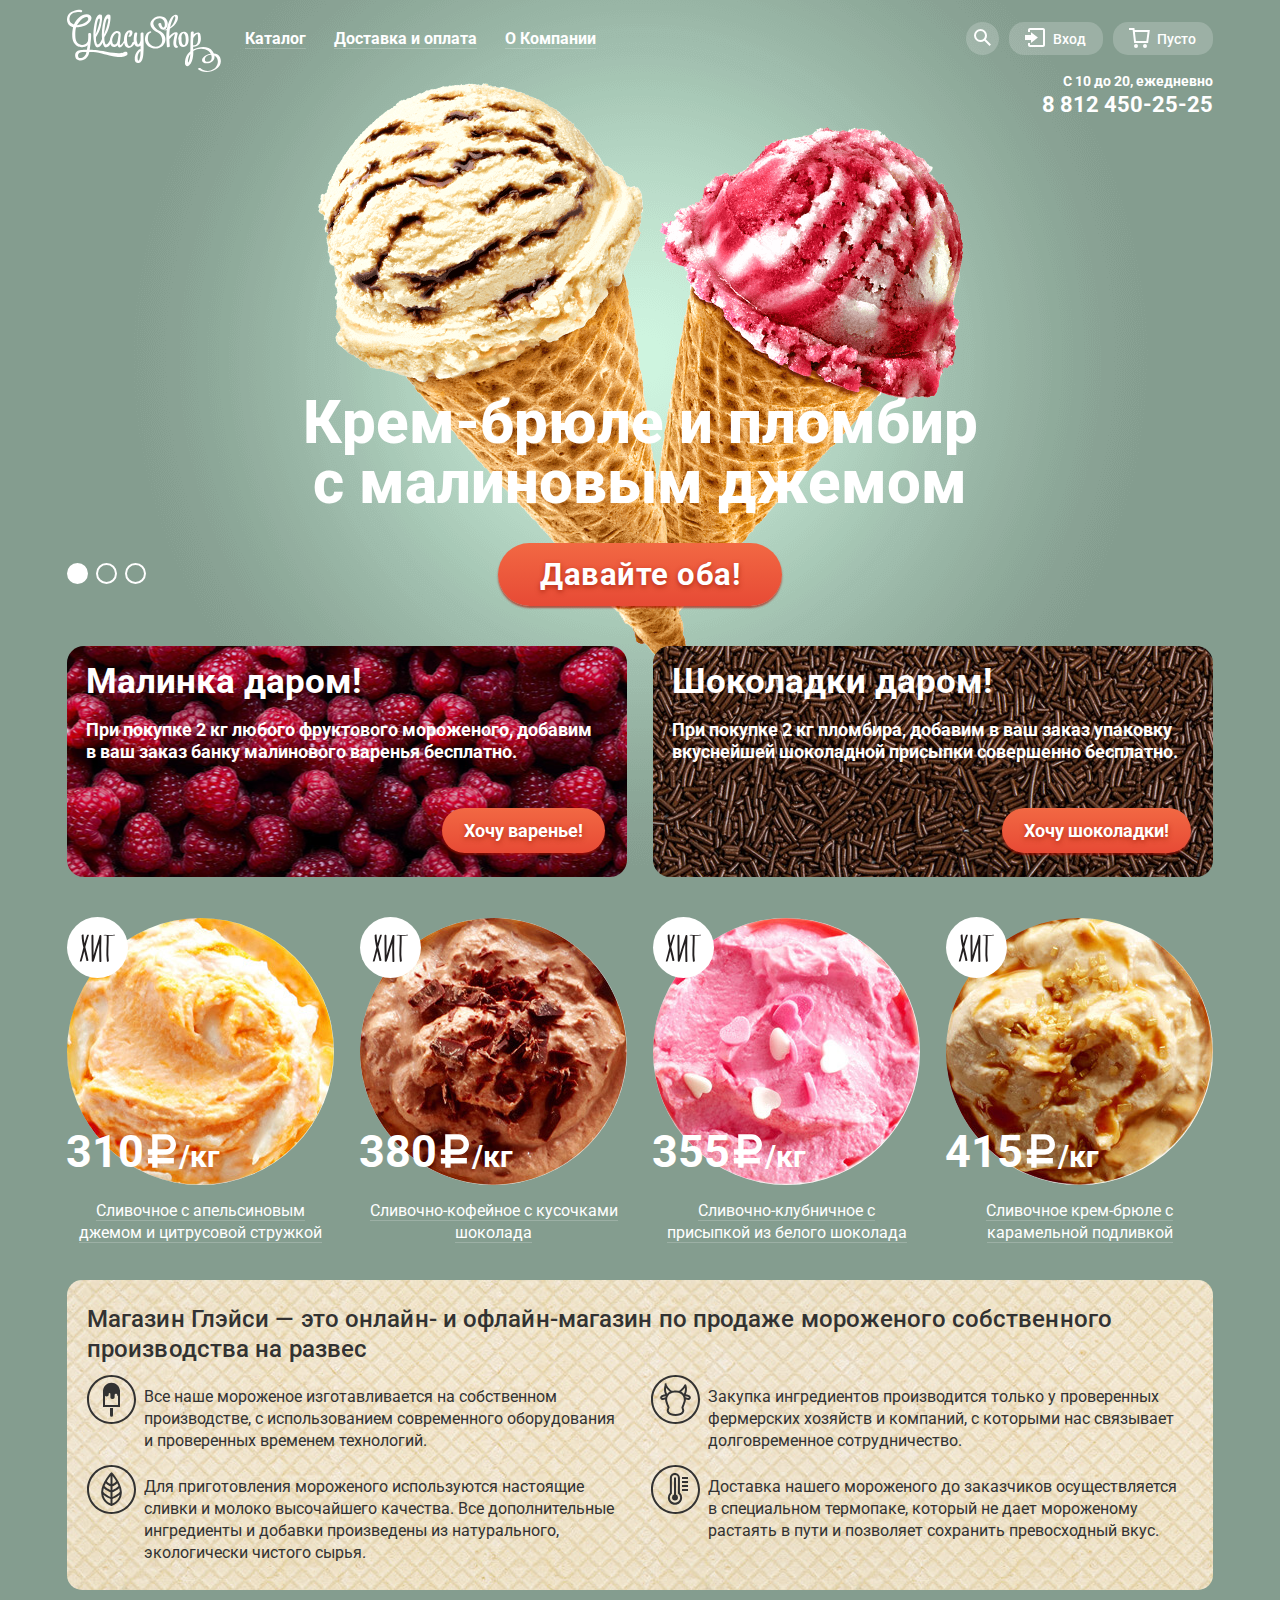
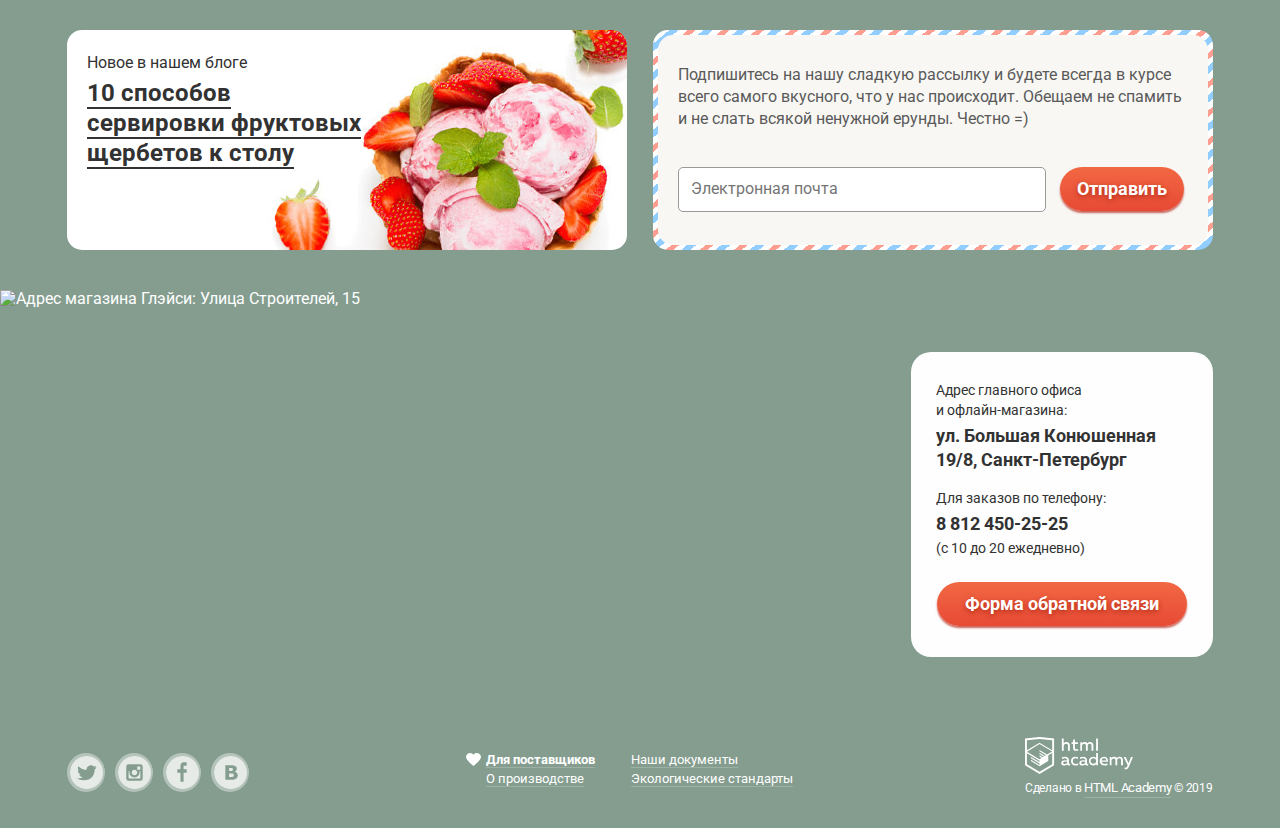
==== commit 1692000a: "Для защиты" ====
--- a/index.html
+++ b/index.html
@@ -5,7 +5,7 @@
    <title>Интернет магазин мороженого "Ice Cream"</title>
    <link href="https://fonts.googleapis.com/css?family=Roboto:400,500,700" rel="stylesheet">
    <link rel="stylesheet" href="css/normalize.css">
-   <link rel="stylesheet" href="css/style.css">
+   <link rel="stylesheet" href="css/min-style.css">
 </head>
 <body>
   <input class="visually-hidden" type="radio" id="product-1" name="toggle" checked>
@@ -123,53 +123,59 @@
             </div>
           </div>
         </section>
-      </div>
-      <section class="hit-ice product-ice">
-        <h2 class="visually-hidden">Хиты мороженого</h2>
-        <ul class="hit-list product-list">
-          <li class="hit-item product-item">
-            <img src="img/ice-1.jpg" width="267" height="267" alt="Сливочное с апельсиновым джемом и цитрусовой стружкой">
-            <b class="cream-price">310 <span class="kilo">/кг</span></b>
-            <div class="cream-wrapper">
-              <a href="orange-ice.html" class="cream-description">Сливочное с апельсиновым джемом и цитрусовой стружкой</a>
-            </div>
-            <div class="cream-button">
-              <button type="button" class="button catalog-btn">Быстрый просмотр</button>
-            </div>
-          </li>
-          <li class="hit-item product-item">
-            <img src="img/ice-2.jpg" width="267" height="267" alt="Сливочно-кофейное с кусочками шоколада">
-            <b class="cream-price">380 <span class="kilo">/кг</span></b>
-            <div class="cream-wrapper">
-              <a href="coffee-ice.html" class="cream-description">Сливочно-кофейное с кусочками шоколада</a>
-            </div>
-            <div class="cream-button">
-              <button type="button" class="button catalog-btn">Быстрый просмотр</button>
-            </div>
-          </li>
-          <li class="hit-item product-item">
-            <img src="img/ice-3.jpg" alt="Сливочно-клубничное с присыпкой из белого шоколада">
-            <b class="cream-price">355 <span class="kilo">/кг</span></b>
-            <div class="cream-wrapper">
-              <a href="strawberry-ice.html" class="cream-description">Сливочно-клубничное с присыпкой из белого шоколада</a>
-            </div>
-            <div class="cream-button">
-              <button type="button" class="button catalog-btn">Быстрый просмотр</button>
-            </div>
-          </li>
-          <li class="hit-item product-item">
-            <img src="img/ice-4.jpg" alt="Сливочное крем-брюле с карамельной подливкой">
-            <b class="cream-price">415 <span class="kilo">/кг</span></b>
-            <div class="cream-wrapper">
-              <a href="brulee-ice.html" class="cream-description">Сливочное крем-брюле с карамельной подливкой</a>
-            </div>
-            <div class="cream-button">
-              <button type="button" class="button catalog-btn">Быстрый просмотр</button>
-            </div>
-          </li>
-        </ul>
-      </section>
-      <div class="container">
+        <section class="hit-ice">
+          <h2 class="visually-hidden">Хиты мороженого</h2>
+          <ul class="hit-list product-list">
+            <li class="product-item">
+              <div class="hit-item product-box">
+                <img src="img/ice-1.jpg" width="267" height="267" alt="Сливочное с апельсиновым джемом и цитрусовой стружкой">
+                <b class="cream-price">310 <span class="kilo">/кг</span></b>
+                <div class="cream-wrapper">
+                  <a href="orange-ice.html" class="cream-description">Сливочное с апельсиновым джемом и цитрусовой стружкой</a>
+                </div>
+                <div class="cream-button">
+                  <button type="button" class="button catalog-btn">Быстрый просмотр</button>
+                </div>
+              </div>
+            </li>
+            <li class="product-item">
+              <div class="hit-item product-box">
+                <img src="img/ice-2.jpg" width="267" height="267" alt="Сливочно-кофейное с кусочками шоколада">
+                <b class="cream-price">380 <span class="kilo">/кг</span></b>
+                <div class="cream-wrapper">
+                  <a href="coffee-ice.html" class="cream-description">Сливочно-кофейное с кусочками шоколада</a>
+                </div>
+                <div class="cream-button">
+                  <button type="button" class="button catalog-btn">Быстрый просмотр</button>
+                </div>
+              </div>
+            </li>
+            <li class="product-item">
+              <div class="hit-item product-box">
+                <img src="img/ice-3.jpg" width="267" height="267" alt="Сливочно-клубничное с присыпкой из белого шоколада">
+                <b class="cream-price">355 <span class="kilo">/кг</span></b>
+                <div class="cream-wrapper">
+                  <a href="strawberry-ice.html" class="cream-description">Сливочно-клубничное с присыпкой из белого шоколада</a>
+                </div>
+                <div class="cream-button">
+                  <button type="button" class="button catalog-btn">Быстрый просмотр</button>
+                </div>
+              </div>
+            </li>
+            <li class="product-item">
+              <div class="hit-item product-box">
+                <img src="img/ice-4.jpg" width="267" height="267" alt="Сливочное крем-брюле с карамельной подливкой">
+                <b class="cream-price">415 <span class="kilo">/кг</span></b>
+                <div class="cream-wrapper">
+                  <a href="brulee-ice.html" class="cream-description">Сливочное крем-брюле с карамельной подливкой</a>
+                </div>
+                <div class="cream-button">
+                  <button type="button" class="button catalog-btn">Быстрый просмотр</button>
+                </div>
+              </div>
+            </li>
+          </ul>
+        </section>
         <section class="about-us">
           <h2 class="about-us-caption">Магазин Глэйси — это онлайн- и офлайн-магазин по продаже мороженого собственного производства на развес</h2>
           <div class="advantages">
@@ -211,7 +217,7 @@
          <div class="map-box">
             <iframe src="https://www.google.com/maps/embed?pb=!1m18!1m12!1m3!1d5902.920618162854!2d30.318825623404322!3d59.94017588470695!2m3!1f0!2f0!3f0!3m2!1i1024!2i768!4f13.1!3m3!1m2!1s0x4696310fca145cc1%3A0x42b32648d8238007!2z0JHQvtC70YzRiNCw0Y8g0JrQvtC90Y7RiNC10L3QvdCw0Y8g0YPQuy4sIDE5LzgsINCh0LDQvdC60YIt0J_QtdGC0LXRgNCx0YPRgNCzLCAxOTExODY!5e0!3m2!1sru!2sru!4v1559254616751!5m2!1sru!2sru" height="430" style="border:0" allowfullscreen></iframe>
             <p>
-              <img src="img/map.jpg" alt="Адрес магазина Глэйси: Улица Строителей, 15" height="430">
+              <img src="img/map.jpg" alt="Адрес магазина Глэйси: Улица Строителей, 15" width="1200" height="430">
             </p>
           </div>
           <div class="map-box-info container">
@@ -233,7 +239,7 @@
       <div class="footer-wrapper">
         <ul class="social-list">
           <li class="social-item">
-            <a href="https://twitter.com/htmlacademy_ru" target="_blank" rel="noopener" aria-label="Мы в твиттере"><span></span></a>
+            <a href="https://twitter.com/htmlacademy_ru" target="_blank" rel="noopener" aria-label="Мы в твиттере"></a>
           </li>
           <li class="social-item">
             <a href="https://www.instagram.com/htmlacademy" target="_blank" rel="noopener" aria-label="Мы в инстаграмм"></a>
@@ -284,6 +290,6 @@
     </form>
     <button class="modal-close" type="button">Закрыть</button>
   </section>
-  <script src="js/script.js"></script>
+  <script src="js/min-script.js"></script>
 </body>
 </html>
--- a/css/min-style.css
+++ b/css/min-style.css
@@ -0,0 +1 @@
+@-webkit-keyframes bounce{0%{-webkit-transform:translateY(-2000px);transform:translateY(-2000px)}70%{-webkit-transform:translateY(30px);transform:translateY(30px)}90%{-webkit-transform:translateY(-10px);transform:translateY(-10px)}to{-webkit-transform:translateY(0);transform:translateY(0)}}@keyframes bounce{0%{-webkit-transform:translateY(-2000px);transform:translateY(-2000px)}70%{-webkit-transform:translateY(30px);transform:translateY(30px)}90%{-webkit-transform:translateY(-10px);transform:translateY(-10px)}to{-webkit-transform:translateY(0);transform:translateY(0)}}@-webkit-keyframes shake{0%,to{-webkit-transform:translateX(0);transform:translateX(0)}10%,30%,50%,70%,90%{-webkit-transform:translateX(-10px);transform:translateX(-10px)}20%,40%,60%,80%{-webkit-transform:translateX(10px);transform:translateX(10px)}}@keyframes shake{0%,to{-webkit-transform:translateX(0);transform:translateX(0)}10%,30%,50%,70%,90%{-webkit-transform:translateX(-10px);transform:translateX(-10px)}20%,40%,60%,80%{-webkit-transform:translateX(10px);transform:translateX(10px)}}body{margin:0;padding:0;font-family:"Roboto","Arial",sans-serif;font-weight:400;font-size:16px;color:#fff;background-color:#849d8f}a{text-decoration:none}img{max-width:100%;height:auto}.visually-hidden:not(:focus):not(:active),input[type=checkbox].visually-hidden,input[type=radio].visually-hidden{position:absolute;width:1px;height:1px;margin:-1px;border:0;padding:0;white-space:nowrap;clip-path:inset(100%);clip:rect(0 0 0 0);overflow:hidden}.container{max-width:1146px;padding:0 27px;margin:0 auto}.page-index{margin-bottom:33px}.main-catalog{position:relative;border-bottom:1px solid transparent}.main-catalog::after{content:"";position:absolute;bottom:0;left:50%;margin-left:-573px;width:1146px;height:1px;background-color:rgba(255,255,255,.2)}.site-wrapper{background-color:#849d8f;background-image:url(../img/slider-one.png);background-repeat:no-repeat;background-position:top center;-webkit-transition:background-image .5s ease,background-color .5s ease;-o-transition:background-image .5s ease,background-color .5s ease;transition:background-image .5s ease,background-color .5s ease}.main-navigation{display:-webkit-box;display:-ms-flexbox;display:flex;-webkit-box-align:center;-ms-flex-align:center;align-items:center;width:1146px}.main-header-logo{margin-right:10px;padding-top:9px}.navigation-drop-down,.site-navigation{margin:0;padding:0;list-style:none}.basket-box,.user-navigation{padding:0;list-style:none}.basket-box{margin:0}.site-navigation{display:-webkit-box;display:-ms-flexbox;display:flex;-ms-flex-wrap:wrap;flex-wrap:wrap;width:710px}.site-navigation a{display:block}.site-navigation>li{position:relative;padding-top:5px;padding-bottom:5px}.site-navigation>li>a{padding:6px 14px;color:#fff;font-weight:700}.site-navigation span{border-bottom:1px solid rgba(255,255,255,.2)}.site-navigation .navigation-item:focus,.site-navigation li:hover .navigation-item{color:#323232;border:0;background-color:#f7f6f3;border-radius:15px;outline:0}.site-navigation li:active .navigation-item{background-color:#ededed}.site-navigation>li>a:active{-webkit-box-shadow:inset 0 2px 1px 0 #696969;box-shadow:inset 0 2px 1px 0 #696969}.site-navigation .main-navigation-current:focus+.navigation-drop-down,.site-navigation .navigation-item:focus+.navigation-drop-down,.site-navigation>li:hover .navigation-drop-down{display:block}.navigation-drop-down{position:absolute;z-index:2000;top:40px;left:-5px;width:141px;padding-bottom:7px;display:none;background-color:#f8f7f4;border-radius:5px;-webkit-box-shadow:0 20px 20px 0 rgba(0,0,0,.4);box-shadow:0 20px 20px 0 rgba(0,0,0,.4)}.navigation-drop-down li::before{content:"";position:absolute;bottom:0;left:6px;width:128px;height:1px;background-color:#d1d0ce}.navigation-drop-down a{display:block;font-size:14px;color:#323232;border:0}.navigation-drop-down li:not(:first-child){min-height:30px;line-height:28px}.drop-down-item{padding-top:4px;padding-left:19px}.current-drop-down{background-color:#d07058}.current-drop-down a{color:#fff}.new-menu{font-weight:700;padding:11px 0 11px 19px}.new-menu::before{content:"";position:absolute;top:37px;left:6px;width:128px;height:1px;background-color:#d1d0ce}.navigation-drop-down li:first-child a:focus,.navigation-drop-down li:hover:first-child{border-radius:5px 5px 0 0}.navigation-drop-down li:not(.current-drop-down) a:focus,.navigation-drop-down li:not(.current-drop-down):hover{background-color:#fbded7;outline:0}.navigation-drop-down li:not(.current-drop-down) a:active{background-color:#f6b5a5}.user-wrapper{display:-webkit-box;display:-ms-flexbox;display:flex;-ms-flex-wrap:wrap;flex-wrap:wrap;-webkit-box-pack:end;-ms-flex-pack:end;justify-content:flex-end;margin-left:auto;min-width:245px}.basket a,.entrance-text,.navigation-search a{display:block;font-size:14px;line-height:16px;font-weight:500;color:#fff}.user-navigation{margin:0 10px 0 0}.navigation-search a{display:-webkit-box;display:-ms-flexbox;display:flex;-webkit-box-pack:center;-ms-flex-pack:center;justify-content:center;width:33px;height:33px;-webkit-box-align:center;-ms-flex-align:center;align-items:center;background-color:rgba(255,255,255,.2);border-radius:50%}.entrance,.login-link,.navigation-search{position:relative}.basket,.login-link,.navigation-search{padding-top:5px;padding-bottom:5px}.search-form{position:absolute;z-index:2000;display:none;width:341px;min-height:84px;line-height:84px;top:43px;right:0;text-align:center;background-color:#f8f7f4;-webkit-box-shadow:0 20px 20px 0 rgba(0,0,0,.4);box-shadow:0 20px 20px 0 rgba(0,0,0,.4)}.email-field,.entrance-form,.password-field,.search-field,.search-form{border-radius:5px;-webkit-box-sizing:border-box;box-sizing:border-box}.entrance-form{position:absolute;z-index:2000;top:43px;text-align:center;background-color:#f8f7f4;-webkit-box-shadow:0 20px 20px 0 rgba(0,0,0,.4);box-shadow:0 20px 20px 0 rgba(0,0,0,.4);min-height:214px;right:10px;line-height:24px;display:none;width:277px;padding:20px 19px}.entrance-form .entrance-btn{padding:11px 24px 10px;font-size:18px;line-height:24px}.email-field,.password-field,.search-field{display:inline-block;width:311px;padding:13px 12px;vertical-align:middle;border:1px solid #d3d3d2;font-size:14px}.email-field,.password-field{width:241px;margin-bottom:20px}.email-field::-webkit-input-placeholder,.password-field::-webkit-input-placeholder,.search-field::-webkit-input-placeholder{color:#999}.info-user{display:inline-block;width:120px;margin-left:15px;text-align:left;vertical-align:middle}.info-user a{color:#323232;font-size:13px;border-bottom:1px solid #adacaa}.info-user a:active,.info-user a:focus,.info-user a:hover{color:#ffbc9e;border-bottom:1px solid #ffbc9e}.entrance:hover .entrance-form,.login-link>a:focus+.entrance-form,.navigation-search:hover .search-form,.navigation-search>a:focus+.search-form{display:block;color:#323232;font-size:13px;border-bottom:1px solid #adacaa}.main-navigation-current{padding:6px 14px;background-color:#d07058;border-radius:15px}.main-navigation-current span{border:0}.site-navigation .main-navigation-current:focus,.site-navigation .main-navigation-current:hover{background-color:#d07058;border-radius:15px;color:#fff;cursor:default}.site-navigation .main-navigation-current:focus{outline:1px dotted #fff}.basket a,.login-link>a{position:relative;display:-webkit-box;display:-ms-flexbox;display:flex;-webkit-box-align:center;-ms-flex-align:center;align-items:center;padding:5px 17px 4px 16px;background-color:rgba(255,255,255,.2);border-radius:15px}.basket-img,.entrance-img{padding-right:7px;padding-top:1px}.entrance .login-link:hover>a,.login-link>a:focus,.navigation-search:hover a,.user-navigation>a:focus{background-color:#f8f7f4;outline:0}.empty-basket a{cursor:default}.empty-basket a:focus{outline:1px dotted rgba(255,255,255,.2)}.login-link:hover .entrance-text,.login-link>a:focus .entrance-text{color:#323232}.login-link:hover>a path,.login-link>a:focus path,.navigation-search:hover a path,.user-navigation a:focus path{fill:#323232}.basket-box .full-basket>a,.full-basket>a{padding:8px 17px 8px 45px;color:#323232;background-color:#f7f6f3;background-image:url(../img/svg-gllacy/basket-red.svg);background-repeat:no-repeat;background-position:15px center}.basket-box .full-basket{position:relative}.full-basket-wrapper{position:absolute;z-index:3000;display:none;width:539px;top:43px;right:0;background-color:#f8f7f4;border-radius:8px;color:#323232;font-size:13px;line-height:16px;-webkit-box-shadow:0 20px 20px 0 rgba(0,0,0,.4);box-shadow:0 20px 20px 0 rgba(0,0,0,.4)}.full-basket a:focus+.full-basket-wrapper,.full-basket:hover .full-basket-wrapper{display:block}.full-basket-item,.full-basket-list{display:-webkit-box;display:-ms-flexbox;display:flex}.full-basket-list{-webkit-box-orient:vertical;-webkit-box-direction:normal;-ms-flex-direction:column;flex-direction:column;margin:0;padding:0;list-style:none}.full-basket-item{position:relative;-ms-flex-wrap:wrap;flex-wrap:wrap}.full-basket-close{position:relative;top:30px;right:-20px;padding:0;border:0;width:15px;height:15px;background-color:transparent;cursor:pointer}.full-basket-close::after,.full-basket-close::before{content:"";position:absolute;top:0;width:1px;height:15px;background-color:#231f20}.full-basket-close::before{-webkit-transform:rotate(45deg);-ms-transform:rotate(45deg);transform:rotate(45deg)}.full-basket-close::after{-webkit-transform:rotate(-45deg);-ms-transform:rotate(-45deg);transform:rotate(-45deg)}.full-basket-title{position:relative;margin:31px 0 8px 72px;width:220px}.full-basket-title::before{content:"";position:absolute;top:-10px;left:-45px;width:33px;height:33px;background-repeat:no-repeat;background-size:33px;border-radius:50%}.full-basket-orange::before{background-image:url(../img/ice-1.jpg)}.full-basket-strawberry::before{background-image:url(../img/ice-3.jpg)}.full-basket-product{position:relative}.full-basket-product::after{content:"";position:absolute;bottom:0;width:510px;left:14px;height:1px;background-color:#cacac7}.full-basket-price,.full-basket-weight{margin:30px 0 0 27px}.full-basket-sale{margin-top:20px;margin-bottom:20px}.full-basket-sale .full-basket-item{margin-left:auto}.main-info,.total-price{margin:2px 13px 12px 0;font-size:15px;line-height:18px}.full-basket-item .full-basket-btn{padding:10px 16px;margin-right:13px;font-size:18px;line-height:24px}.main-info{display:-webkit-box;display:-ms-flexbox;display:flex;-ms-flex-wrap:wrap;flex-wrap:wrap;-webkit-box-orient:vertical;-webkit-box-direction:normal;-ms-flex-direction:column;flex-direction:column;-webkit-box-align:end;-ms-flex-align:end;align-items:flex-end;width:1146px;margin:-5px 0 0 auto;font-weight:700;font-size:14px}.main-info span{font-size:22px;line-height:26px;margin-top:2px}.slider{position:relative;padding-top:275px;margin-bottom:40px;text-align:center;color:#fff}.slide{display:none}.site-wrapper::after,.site-wrapper::before{content:"";visibility:hidden}.site-wrapper::before{background-image:url(img/slider-item2.png)}.site-wrapper::after{background-image:url(img/slider-item3.png)}.slider-list,.sorting ul{margin:0;padding:0;list-style:none}.slide-title{width:700px;margin:0 auto 30px;font-size:60px;line-height:60px;font-weight:800}.button{display:inline-block;padding:12px 44px;font-weight:700;font-size:31px;line-height:41px;text-align:center;color:#fff;vertical-align:top;text-decoration:none;text-shadow:0 2px 5px rgba(160,32,11,.76);background:#f26843;background:-webkit-gradient(linear,left top,left bottom,from(#f26843),to(#e74a35));background:-webkit-linear-gradient(top,#f26843 0%,#e74a35 100%);background:-o-linear-gradient(top,#f26843 0%,#e74a35 100%);background:linear-gradient(to bottom,#f26843 0%,#e74a35 100%);border-radius:50px;-webkit-box-shadow:0 2px 2px rgba(172,16,0,.64);box-shadow:0 2px 2px rgba(172,16,0,.64);border:0;cursor:pointer}.slide-button{letter-spacing:.5px;padding:11px 42px}.button:focus,.button:hover{background:-webkit-gradient(linear,left top,left bottom,from(#f58669),to(#ec6f5e));background:-webkit-linear-gradient(top,#f58669 0%,#ec6f5e 100%);background:-o-linear-gradient(top,#f58669 0%,#ec6f5e 100%);background:linear-gradient(to bottom,#f58669 0%,#ec6f5e 100%);-webkit-box-shadow:0 2px 2px #ac1000;box-shadow:0 2px 2px #ac1000;outline:0}.button:active{background:-webkit-gradient(linear,left top,left bottom,from(#d84732),to(#e1613e));background:-webkit-linear-gradient(top,#d84732 0%,#e1613e 100%);background:-o-linear-gradient(top,#d84732 0%,#e1613e 100%);background:linear-gradient(to bottom,#d84732 0%,#e1613e 100%);-webkit-box-shadow:inset 0 2px 2px #ac1000;box-shadow:inset 0 2px 2px #ac1000}.slider-controls{position:absolute;bottom:22px;left:0;z-index:200;font-size:0}.slider-controls label{display:inline-block;width:17px;height:17px;margin-right:8px;vertical-align:top;background-color:transparent;border:2px solid #fff;border-radius:50%;cursor:pointer}.slider-controls label:focus,.slider-controls label:hover{outline:0;background-color:rgba(255,255,255,.4)}#product-1:checked~.site-wrapper{background-color:#849d8f;background-image:url(../img/slider-one.png)}#product-2:checked~.site-wrapper{background-color:#8996a6;background-image:url(../img/slider-two.png)}#product-3:checked~.site-wrapper{background-color:#9d8b84;background-image:url(../img/slider-three.png)}#product-1:checked~.site-wrapper #slide1,#product-2:checked~.site-wrapper #slide2,#product-3:checked~.site-wrapper #slide3{display:block}#product-1:checked~.site-wrapper label[for=product-1],#product-2:checked~.site-wrapper label[for=product-2],#product-3:checked~.site-wrapper label[for=product-3]{background-color:#fff}.promo{display:-webkit-box;display:-ms-flexbox;display:flex;-ms-flex-wrap:wrap;flex-wrap:wrap;-webkit-box-pack:justify;-ms-flex-pack:justify;justify-content:space-between;width:1146px;margin-bottom:35px}.promo-chocolate,.promo-raspberry{width:519px;padding:14px 22px 24px 19px;background-position:center;border-top:1px solid transparent;border-radius:17px}.promo-raspberry{background-color:#631c2b;background-image:url(../img/promo-raspberries.jpg)}.promo-chocolate{background-color:#432a1f;background-image:url(../img/promo-chocolate.jpg)}.promo-caption{margin:0;font-weight:700;font-size:35px;line-height:41px}.promo-text{margin-top:17px;margin-bottom:45px;font-weight:700;font-size:18px;line-height:22px}.button-box{text-align:right}.button-promo{padding:2px 22px;font-size:18px}.product-list{display:-webkit-box;display:-ms-flexbox;display:flex;-ms-flex-wrap:wrap;flex-wrap:wrap;margin:0;padding:0;list-style:none}.product-item{position:relative;width:267px;min-height:400px;padding-top:6px;margin-right:26px;margin-bottom:-44px}.product-item:nth-child(4n){margin-right:0}.hit-item::after,.kilo::before{content:"";position:absolute;background-repeat:no-repeat}.hit-item::after{top:5px;width:61px;height:61px;background-image:url(../img/svg-gllacy/hit.svg);background-size:61px 61px}.product-box:hover::before{content:"";position:absolute;z-index:1000;right:50%;top:0;margin-right:-147px;width:294px;min-height:100%;background-color:rgba(155,175,163,.2);-webkit-box-shadow:0 20px 20px 0 rgba(0,0,0,.4);box-shadow:0 20px 20px 0 rgba(0,0,0,.4);border-radius:6px;text-align:center}.product-item:hover .cream-button{display:block}.catalog-btn{padding:10px 18px;font-size:18px;line-height:24px}.product-item:hover{cursor:pointer;outline:0}.cream-button,.cream-wrapper{width:256px;margin:0 auto;text-align:center}.cream-wrapper{position:relative;padding-bottom:75px}.cream-button{position:absolute;z-index:3000;bottom:20px;left:50%;margin-left:-128px;display:none}.cream-wrapper p{margin:0}.cream-wrapper a{line-height:22px}.product-item img{border-radius:50%}.cream-price{display:block;width:267px;padding-bottom:22px;margin-top:-64px;margin-left:-1px;font-weight:700;font-size:45px;color:#fff}.kilo{position:relative;padding-left:24px;font-size:30px}.kilo::before{left:-10px;bottom:3px;background-image:url(../img/svg-gllacy/ruble.svg);background-size:35px 39px;width:35px;height:39px}.cream-description{position:relative;z-index:3000;color:#fff;border-bottom:1px solid rgba(255,255,255,.2)}.cream-description:active,.cream-description:focus,.cream-description:hover{outline:0;color:#ffbc9e;border-bottom:1px solid #ffbc9e}.about-us{background-image:url(../img/pattern.jpg);width:1106px;border-radius:15px;padding:5px 20px 13px;margin-bottom:40px;margin-top:5px}.about-us-caption{margin-bottom:11px;font-weight:500;font-size:24px;line-height:30px;letter-spacing:.1px;color:#323232}.advantages{position:relative;display:-webkit-box;display:-ms-flexbox;display:flex}.advantages-box{margin-right:27px}.advantages-item{width:480px;margin:0;padding:11px 0 13px 57px;color:#323232;line-height:22px}.advantages-item::before{content:"";position:absolute;width:49px;height:49px;background-size:49px 49px}.advantages-box-first .advantages-item:nth-child(1){background-image:url(../img/svg-gllacy/ice-cream.svg);background-repeat:no-repeat}.advantages-box-first .advantages-item:nth-child(2){background-image:url(../img/svg-gllacy/eco.svg);background-repeat:no-repeat}.advantages-box-second .advantages-item:nth-child(1){background-image:url(../img/svg-gllacy/cow.svg);background-repeat:no-repeat}.advantages-box-second .advantages-item:nth-child(2){background-image:url(../img/svg-gllacy/thermometer.svg);background-repeat:no-repeat}.mailing{display:-webkit-box;display:-ms-flexbox;display:flex;-ms-flex-wrap:wrap;flex-wrap:wrap;-webkit-box-pack:justify;-ms-flex-pack:justify;justify-content:space-between;width:1146px;margin-bottom:40px}.blog{width:560px;min-height:220px;background-color:#fff;background-image:url(../img/strawberry-bg.jpg);background-repeat:no-repeat;color:#323232;line-height:22px;border-radius:15px}.blog-new{margin:0;padding-left:20px;padding-top:22px;padding-bottom:4px}.blog-box{width:282px;padding-left:20px}.blog-method{color:#323232;font-size:24px;line-height:30px;font-weight:700;border-bottom:2px solid #323232}.blog-method:focus,.blog-method:hover{outline:0;color:#e84d37;border-bottom:2px solid #e84d37}.mailing-email{width:560px;min-height:220px;background-image:-webkit-repeating-linear-gradient(130deg,#fff 0,#fff 6px,#92cdff 6px,#92cdff 12px,#fff 12px,#fff 17px,#fe9e90 17px,#fe9e90 22px);background-image:-o-repeating-linear-gradient(130deg,#fff 0,#fff 6px,#92cdff 6px,#92cdff 12px,#fff 12px,#fff 17px,#fe9e90 17px,#fe9e90 22px);background-image:repeating-linear-gradient(-40deg,#fff 0,#fff 6px,#92cdff 6px,#92cdff 12px,#fff 12px,#fff 17px,#fe9e90 17px,#fe9e90 22px);color:#5a5a5a;line-height:22px;border-radius:15px}.mailing-box{width:550px;min-height:210px;display:inline-block;margin:5px;background-color:#f8f7f4;border-radius:15px;vertical-align:middle}.mailing-info{padding:13px 20px 21px}.btn-email{padding:10px 17px;font-size:18px;line-height:24px}.mailing-form{padding-left:20px;margin-bottom:33px}.mailing-email input[name=email]{-webkit-box-sizing:border-box;box-sizing:border-box;border-radius:5px;width:368px;padding:12px;margin-right:10px;border:1px solid #999}.map{position:relative;width:100%;height:430px}.map-wrapper{margin:0 auto}.map-box p{position:absolute;top:0;left:0;z-index:1;margin:0;width:100%}.map-box iframe{position:relative;z-index:2;border:0}.map-box iframe,.map-wrapper img{width:100%;height:430px}.map-box-info{position:relative;width:1146px}.map-info{position:absolute;z-index:1000;bottom:68px;right:27px;width:302px;min-height:305px;background-color:#fefefe;color:#323232;border-radius:20px}.map-info p{padding:0 25px;font-size:14px;line-height:20px}.map-info .address{padding-top:14px}.map-info .map-tel{padding-top:2px;margin-bottom:24px}.map-info .address-correct{display:block;padding-top:4px;font-size:18px;line-height:24px;font-weight:700}.map-tel .address-correct{margin-bottom:-18px}.btn-map-box{text-align:center}.btn-map{padding:10px 28px;font-size:18px;line-height:24px}.footer-catalog{margin-top:35px}.footer-wrapper{width:1146px;padding-bottom:30px;-webkit-box-pack:justify;-ms-flex-pack:justify;justify-content:space-between}.main-footer a{display:inline-block;vertical-align:middle;color:#fff;font-size:13px;line-height:18px}.footer-wrapper,.social-item,.social-list{display:-webkit-box;display:-ms-flexbox;display:flex}.social-list{-ms-flex-wrap:wrap;flex-wrap:wrap;margin:0;padding:0;list-style:none;width:190px}.social-item{-webkit-box-align:center;-ms-flex-align:center;align-items:center;width:38px;height:38px;margin-right:10px}.social-item:nth-child(4n){margin-right:0}.social-item a{width:33px;height:33px;margin:0 auto;background-repeat:no-repeat;background-position:center;opacity:.8;border:3px solid rgba(255,255,255,.5);border-radius:50%}.social-item:nth-child(1) a{background-image:url(../img/svg-gllacy/twitter.svg)}.social-item:nth-child(2) a{background-image:url(../img/svg-gllacy/instagram.svg)}.social-item:nth-child(3) a{background-image:url(../img/svg-gllacy/fb.svg)}.social-item:nth-child(4) a{background-image:url(../img/svg-gllacy/vk.svg)}.social-item a:focus,.social-item a:hover{outline:0;opacity:1;border:3px solid rgba(255,255,255,.7)}.social-item a:active{opacity:.8}.documents-list{display:-webkit-box;display:-ms-flexbox;display:flex;padding:0;margin:-3px 0 0 19px;width:330px;list-style:none}.documents-box:first-child{width:145px}.documents-box{width:171px}.documents-list a{position:relative}.documents-list span,.htmlacademy a{border-bottom:1px solid rgba(255,255,255,.2)}.documents-list a:focus,.documents-list a:hover,.htmlacademy a:focus,.htmlacademy a:hover{outline:0;color:#ffbc9e}.documents-active{font-weight:700}.documents-active::before{content:"";position:absolute;background-image:url(../img/svg-gllacy/heart.svg);width:15px;height:13px;top:2px;left:-20px}.htmlacademy{width:188px;text-align:left}.htmlacademy,.htmlacademy-catalog{margin-top:-16px}.htmlacademy-info{margin:0;font-size:12px;line-height:18px;letter-spacing:-.3px}.breadcrumbs,.breadcrumbs li{display:-webkit-box;display:-ms-flexbox;display:flex}.breadcrumbs{width:225px;margin:-18px 0 3px;padding:0;list-style:none}.breadcrumbs li{position:relative;margin-right:8px;font-size:14px;line-height:16px}.breadcrumbs a{color:#fff;border-bottom:1px solid rgba(255,255,255,.2)}.breadcrumbs span{margin-left:6px}.breadcrumbs a:focus,.breadcrumbs a:hover{color:#ffbc9e;border-color:#ffbc9e;outline:0}.page-title{margin:0 0 27px;font-size:35px;line-height:41px}.sorting{margin-bottom:30px}.sorting form{min-height:135px}.sorting fieldset{margin:0 16px 0 0;padding:0;border:0}.sorting legend{font-size:14px;line-height:16px;font-weight:500}.sorting-box{display:-webkit-box;display:-ms-flexbox;display:flex;width:900px;margin-bottom:16px}.fatty,.filler,.price-name,.sorting-name{padding-left:16px;margin-bottom:5px}.sorting-list-box{position:relative}.sorting-list{padding:9px 30px 9px 15px;background-color:rgba(255,255,255,.2);border:0;border-radius:20px;color:#fff;font-weight:500;-webkit-appearance:none;-moz-appearance:none;-ms-appearance:none;appearance:none}.sorting-list-box::before{content:"";position:absolute;pointer-events:none;bottom:8px;right:12px;border:6px solid transparent;border-top:10px solid #fff}.sorting-list::-ms-expand{display:none}.sorting-list:hover{cursor:pointer}.sorting-list:focus{color:#323232;outline:0}.sorting-list:focus+.sorting-list-box::before{border-top:10px solid #000}.sorting-list option{color:#323232}.range-controls{position:relative;min-width:176px;border-radius:20px;padding:16px 22px;background-color:rgba(255,255,255,.2)}.range-controls .scale{height:4px;background:#d1dad3}.range-controls .bar{width:70%;height:4px;background:#f8f7f4}.range-controls .toggle{position:absolute;top:8px;left:0;width:4px;height:4px;padding:0;border:8px solid #fff;background-color:#ababab;border-radius:50%;cursor:pointer}.range-controls .toggle-min{left:36px}.range-controls .toggle-max{left:134px}.price-controls{font-size:0}.toggle-max:hover,.toggle-min:hover{-webkit-transform:scale(1.2);-ms-transform:scale(1.2);transform:scale(1.2)}.fatty-percent .fatty-list,.sorting-filler .filter-item{display:-webkit-box;display:-ms-flexbox;display:flex;-ms-flex-wrap:wrap;flex-wrap:wrap;padding-right:18px;padding-left:15px;min-height:36px;line-height:36px;border-radius:20px;background-color:rgba(255,255,255,.2)}.fatty-radio label,.filter-option label{position:relative;padding-left:32px;font-size:16px;line-height:18px;font-weight:500;cursor:pointer}.fatty-radio label{margin-right:17px}.filter-option label{margin-right:21px}.fatty-radio:nth-child(4n) label,.filter-option:last-child label{margin-right:0}.fatty-radio input[type=radio]+label::before,.filter-option input[type=checkbox]+label::before{content:"";position:absolute;top:0;left:0;width:22px;height:22px;background-repeat:no-repeat;opacity:.8}.fatty-radio input[type=radio]+label::before{background-image:url(../img/svg-gllacy/radio-off.svg)}.filter-option input[type=checkbox]+label::before{background-image:url(../img/svg-gllacy/checkbox-off.svg)}.filter-option input[type=checkbox]:checked~label::before{background:url(../img/svg-gllacy/checkbox-on.svg) 0 0 no-repeat}.fatty-radio input[type=radio]:checked~label::before{background:url(../img/svg-gllacy/radio-on.svg) 0 0 no-repeat}.fatty-radio input[type=radio]+label:hover::before,.filter-option input[type=checkbox]+label:hover::before{opacity:1}.fatty-radio input[type=radio]:focus+label::before,.filter-option input[type=checkbox]:focus+label::before{opacity:1;outline:1px dotted #fff}.filter-filler:disabled+label,.filter-percent:disabled+label{opacity:.4}.filter-box{margin-top:21px}.filter-button{display:inline-block;padding:8px 27px;font-size:16px;line-height:18px;font-weight:500;text-align:center;color:#fff;vertical-align:top;background:rgba(255,255,255,.19);border:2px solid #fff;border-radius:50px;cursor:pointer;outline:0}.filter-button:focus,.filter-button:hover{border-color:transparent;background:#fbfcfb;color:#323232;outline:0}.filter-button:active{padding:10px 29px;border:0;background-color:#eaeaea;-webkit-box-shadow:inset 0 2px 1px 0 #696969;box-shadow:inset 0 2px 1px 0 #696969}.pagination-item,.pagination-list{display:-webkit-box;display:-ms-flexbox;display:flex;-ms-flex-wrap:wrap;flex-wrap:wrap}.pagination-list{margin:48px 27px 32px auto;padding:0;width:190px;list-style:none;line-height:18px;font-weight:500}.pagination-item{-webkit-box-align:center;-ms-flex-align:center;align-items:center}.number{width:145px}.number a{padding:4px 9px;margin-right:2px;color:#fff}.number a:nth-child(5n){margin-right:0}.next .forward{margin-left:14px}.prev .backward{margin-right:14px}.pagination-list .forward{margin-right:0}.backward,.forward{background-image:url(../img/svg-gllacy/icon-right-small.svg);background-repeat:no-repeat;width:8px;height:12px}.backward{-webkit-transform:rotate(180deg);-ms-transform:rotate(180deg);transform:rotate(180deg)}.switch-current{opacity:.2}.number .number-link:focus,.number .number-link:hover{text-align:center;background-color:rgba(255,255,255,.2);border-radius:50%;outline:0}.number .pagination-current{padding:4px 8px;background-color:#fff;color:#323232;border-radius:50%;text-align:center}.modal{position:fixed;z-index:5000;display:none;line-height:24px;color:#000;-webkit-box-shadow:0 30px 50px rgba(0,0,0,.7);box-shadow:0 30px 50px rgba(0,0,0,.7)}.modal-show{display:block;-webkit-animation:bounce .6s;animation:bounce .6s}.modal-error{-webkit-animation:shake .6s;animation:shake .6s}.modal-login{top:180px;left:50%;width:454px;min-height:425px;padding-left:24px;padding-top:17px;margin-left:-239px;background-color:#f8f7f4;border-radius:10px}.modal-login p{display:inline-block;margin:17px 0 4px;vertical-align:middle}.modal-title{font-size:24px;line-height:28px;font-weight:500}.modal-btn-wrapper{text-align:right}.modal-btn{padding:10px 24px;margin-right:24px;font-size:18px;line-height:24px}.modal-login input[type=email],.modal-login input[type=text],.modal-login textarea{width:267px;padding:12px 15px;font-size:14px;line-height:18px;color:#999;-webkit-box-sizing:border-box;box-sizing:border-box;border:1px solid #d3d3d2;border-radius:10px}.modal-login textarea{min-height:156px;width:427px;resize:none}.modal-comment{margin-bottom:19px;margin-top:15px}.modal-login input[type=email]:hover,.modal-login input[type=text]:hover,.modal-login textarea:hover{padding:11px 14px;border:2px solid #c7c6c5;outline:0}.modal-login input[type=email]:focus,.modal-login input[type=text]:focus,.modal-login textarea:focus{padding:11px 14px;outline:0;border:2px solid #8fbdec}.modal-close{position:absolute;z-index:5000;top:3%;right:3%;width:22px;height:22px;font-size:0;background-color:transparent;border:0;cursor:pointer}.modal-close::after,.modal-close::before{content:"";position:absolute;top:10px;right:0;width:22px;height:2px;background-color:#231f20}.modal-close::before{-webkit-transform:rotate(45deg);-ms-transform:rotate(45deg);transform:rotate(45deg)}.modal-close::after{-webkit-transform:rotate(-45deg);-ms-transform:rotate(-45deg);transform:rotate(-45deg)}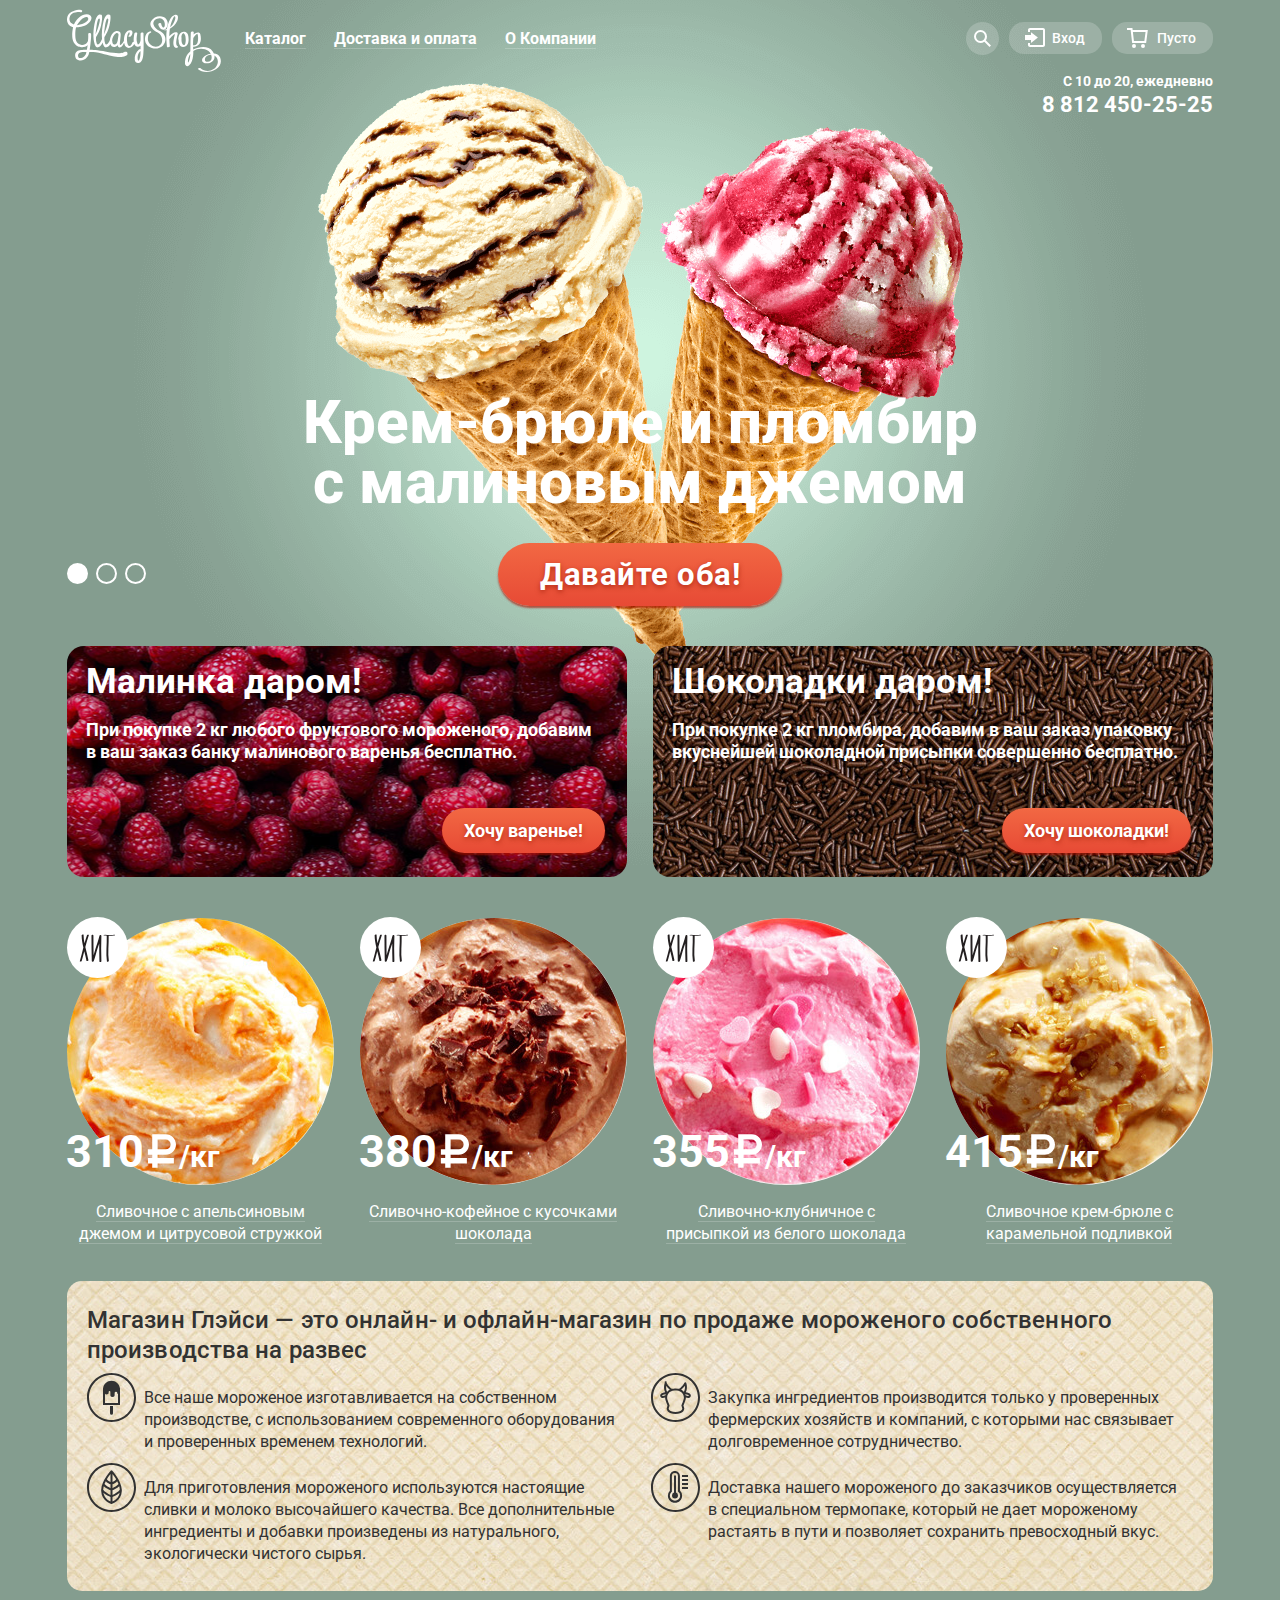
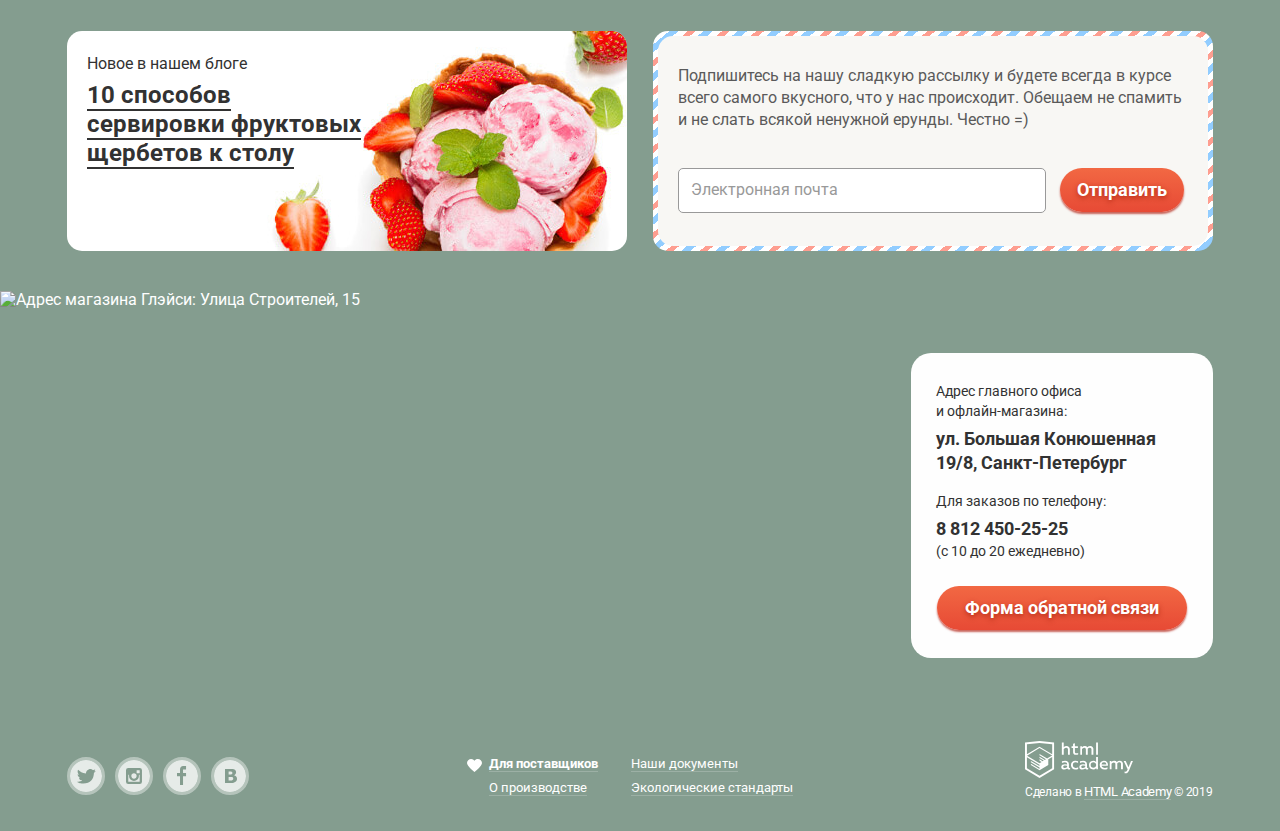
==== commit 69aae66d: "Для защиты" ====
--- a/index.html
+++ b/index.html
@@ -18,7 +18,9 @@
           <img src="img/svg-gllacy/logo.svg" width="154" height="63" alt="Логотип магазина мороженого Ice Cream">
         </a>
         <ul class="site-navigation">
-          <li><a class="navigation-item" href="catalog-ice.html"><span>Каталог</span></a>
+          <li><a class="navigation-item" href="catalog-ice.html">
+            <span class="underscore">Каталог</span>
+          </a>
             <ul class="navigation-drop-down">
               <li><a class="new-menu" href="new.html">Новинки</a></li>
               <li><a class="drop-down-item" href="gllacy-catalog.html">Сливочное</a></li>
@@ -27,59 +29,52 @@
               <li><a class="drop-down-item" href="sherbet.html">Мелорин</a></li>
             </ul>
           </li>
-          <li><a class="navigation-item" href="delivery.html"><span>Доставка и оплата</span></a></li>
-          <li><a class="navigation-item" href="company.html"><span>О Компании</span></a></li>
+          <li><a class="navigation-item" href="delivery.html">
+            <span class="underscore">Доставка и оплата</span>
+          </a></li>
+          <li><a class="navigation-item" href="company.html">
+            <span class="underscore">О Компании</span>
+          </a></li>
         </ul>
         <div class="user-wrapper">
           <div class="user-navigation navigation-search">
             <a href="search.html">
-              <span class="search-img" aria-label="Поиск по сайту">
-                <svg xmlns="http://www.w3.org/2000/svg" xmlns:xlink="http://www.w3.org/1999/xlink" width="17" height="17" viewBox="0 0 17 17"><path fill="#fff" d="M16.958 15.527L11.75 10.32A6.455 6.455 0 0 0 13 6.5 6.5 6.5 0 1 0 6.5 13a6.465 6.465 0 0 0 3.839-1.263l5.205 5.204 1.414-1.414zM6.5 11C4.019 11 2 8.981 2 6.5S4.019 2 6.5 2 11 4.019 11 6.5 8.981 11 6.5 11z"/></svg>
-              </span>
-            </a>
-            <div class="search-form">
-              <form action="search.html" method="get">
-                <label for="search" class="visually-hidden">Строка поиска по сайту</label>
-                <input type="search" name="search" id="search" placeholder="Что ищем?" class="search-field">
+              <svg xmlns="http://www.w3.org/2000/svg" xmlns:xlink="http://www.w3.org/1999/xlink" width="17" height="17" viewBox="0 0 17 17"><path fill="#fff" d="M16.958 15.527L11.75 10.32A6.455 6.455 0 0 0 13 6.5 6.5 6.5 0 1 0 6.5 13a6.465 6.465 0 0 0 3.839-1.263l5.205 5.204 1.414-1.414zM6.5 11C4.019 11 2 8.981 2 6.5S4.019 2 6.5 2 11 4.019 11 6.5 8.981 11 6.5 11z"/></svg>
+            </a>
+            <form action="search.html" method="get" class="search-form">
+              <label for="search" class="visually-hidden">Строка поиска по сайту</label>
+              <input type="search" name="search" id="search" placeholder="Что ищем?" class="search-field">
+            </form>
+          </div>
+          <ul class="user-navigation navigation-entrance">
+            <li class="login-link">
+              <a href="entrance.html">
+                <svg xmlns="http://www.w3.org/2000/svg" xmlns:xlink="http://www.w3.org/1999/xlink" width="21" height="19" viewBox="0 0 21 19"><g fill="#fff"><path d="M6 14.875L12.917 9.5 6 4.125v2.917H-.042v4.917H6z"/><path d="M18 0H5C3.9 0 3 .9 3 2v2h2V2h13v15H5v-2H3v2c0 1.1.9 2 2 2h13c1.1 0 2-.9 2-2V2c0-1.1-.9-2-2-2z"/></g></svg>
+                <span class="entrance-text">Вход</span>
+              </a>
+              <form action="entrance.html" method="post" class="entrance-form">
+                <label for="email-checkin" class="visually-hidden">Введите email для регистрации на сайте</label>
+                <input type="email" name="email" id="email-checkin" required placeholder="Электронная почта" class="email-field">
+                <label for="password" class="visually-hidden">Введите пароль для регистрации на сайте</label>
+                <input type="password" name="password" id="password" required placeholder="Пароль" class="password-field">
+                <button type="submit" class="button entrance-btn">Войти</button>
+                <div class="info-user">
+                  <a href="password-reminder.html" class="password-reminder">Забыли пароль?</a>
+                  <a href="new-registration.html" class="new-registration">Новая регистрация</a>
+                </div>
               </form>
-            </div>
-          </div>
-          <div class="entrance">
-            <ul class="user-navigation navigation-registration">
-              <li class="login-link">
-                <a href="entrance.html">
-                  <span class="entrance-img">
-                    <svg xmlns="http://www.w3.org/2000/svg" xmlns:xlink="http://www.w3.org/1999/xlink" width="21" height="19" viewBox="0 0 21 19"><g fill="#fff"><path d="M6 14.875L12.917 9.5 6 4.125v2.917H-.042v4.917H6z"/><path d="M18 0H5C3.9 0 3 .9 3 2v2h2V2h13v15H5v-2H3v2c0 1.1.9 2 2 2h13c1.1 0 2-.9 2-2V2c0-1.1-.9-2-2-2z"/></g></svg>
-                  </span>
-                  <span class="entrance-text">Вход</span>
-                </a>
-                <form action="entrance.html" method="post" class="entrance-form">
-                  <label for="email-checkin" class="visually-hidden">Введите email для регистрации на сайте</label>
-                  <input type="email" name="email" id="email-checkin" required placeholder="Электронная почта" class="email-field"><br>
-                  <label for="password" class="visually-hidden">Введите пароль для регистрации на сайте</label>
-                  <input type="password" name="password" id="password" required placeholder="Пароль" class="password-field"><br>
-                  <button type="submit" class="button entrance-btn">Войти</button>
-                  <div class="info-user">
-                    <a href="password-reminder.html" class="password-reminder">Забыли пароль?</a>
-                    <a href="new-registration.html" class="new-registration">Новая регистрация</a>
-                  </div>
-                </form>
-              </li>
-            </ul>
-          </div>
+            </li>
+          </ul>
           <ul class="basket-box">
             <li class="basket empty-basket">
               <a href="cart.html" aria-label="Корзина для товаров">
-                <span class="basket-img">
-                  <svg xmlns="http://www.w3.org/2000/svg" width="21" height="20" viewBox="0 0 21 20"><g fill="#FFF"><path d="M5.657 2.031L5.422 0H0v2h3.64l1.5 13h13.988l1.699-12.969H5.657zM17.372 13H6.922L5.888 4.031h12.66L17.372 13z"/><circle cx="6.984" cy="18" r="2"/><circle cx="15.984" cy="18" r="2"/></g></svg>
-                </span>
-                <span class="basket-text">Пусто</span>
+                Пусто
               </a>
             </li>
           </ul>
         </div>
       </nav>
-      <p class="main-info">С 10 до 20, ежедневно<br> <span>8 812 450-25-25</span></p>
+      <p class="main-info">С 10 до 20, ежедневно <a href="tel:88124502525" class="main-number">8 812 450-25-25</a></p>
     </header>
     <main class="page-index">
       <div class="container">
@@ -134,7 +129,7 @@
                   <a href="orange-ice.html" class="cream-description">Сливочное с апельсиновым джемом и цитрусовой стружкой</a>
                 </div>
                 <div class="cream-button">
-                  <button type="button" class="button catalog-btn">Быстрый просмотр</button>
+                  <a href="view-orange.html" class="button catalog-btn">Быстрый просмотр</a>
                 </div>
               </div>
             </li>
@@ -146,7 +141,7 @@
                   <a href="coffee-ice.html" class="cream-description">Сливочно-кофейное с кусочками шоколада</a>
                 </div>
                 <div class="cream-button">
-                  <button type="button" class="button catalog-btn">Быстрый просмотр</button>
+                  <a href="view-coffee.html" class="button catalog-btn">Быстрый просмотр</a>
                 </div>
               </div>
             </li>
@@ -158,7 +153,7 @@
                   <a href="strawberry-ice.html" class="cream-description">Сливочно-клубничное с присыпкой из белого шоколада</a>
                 </div>
                 <div class="cream-button">
-                  <button type="button" class="button catalog-btn">Быстрый просмотр</button>
+                  <a href="view-strawberry.html" class="button catalog-btn">Быстрый просмотр</a>
                 </div>
               </div>
             </li>
@@ -170,7 +165,7 @@
                   <a href="brulee-ice.html" class="cream-description">Сливочное крем-брюле с карамельной подливкой</a>
                 </div>
                 <div class="cream-button">
-                  <button type="button" class="button catalog-btn">Быстрый просмотр</button>
+                  <a href="view-brulee.html" class="button catalog-btn">Быстрый просмотр</a>
                 </div>
               </div>
             </li>
@@ -178,26 +173,19 @@
         </section>
         <section class="about-us">
           <h2 class="about-us-caption">Магазин Глэйси — это онлайн- и офлайн-магазин по продаже мороженого собственного производства на развес</h2>
-          <div class="advantages">
-            <div class="advantages-box advantages-box-first">
-              <p class="advantages-item">Все наше мороженое изготавливается на собственном производстве, с использованием современного оборудования и проверенных временем технологий.
-              </p>
-              <p class="advantages-item">Для приготовления мороженого используются настоящие сливки и молоко высочайшего качества. Все дополнительные ингредиенты и добавки произведены из натурального, экологически чистого сырья.</p>
-            </div>
-            <div class="advantages-box advantages-box-second">
-              <p class="advantages-item">Закупка ингредиентов  производится только у проверенных фермерских хозяйств и компаний, с которыми нас связывает долговременное сотрудничество.</p>
-              <p class="advantages-item">Доставка нашего мороженого до заказчиков осуществляется в специальном термопаке, который не дает мороженому растаять в пути и позволяет сохранить превосходный вкус.</p>
-            </div>
-          </div>
+          <ul class="advantages">
+            <li class="advantages-item">Все наше мороженое изготавливается на собственном производстве, с использованием современного оборудования и проверенных временем технологий.</li>
+            <li class="advantages-item">Закупка ингредиентов  производится только у проверенных фермерских хозяйств и компаний, с которыми нас связывает долговременное сотрудничество.</li>
+            <li class="advantages-item">Для приготовления мороженого используются настоящие сливки и молоко высочайшего качества. Все дополнительные ингредиенты и добавки произведены из натурального, экологически чистого сырья.</li>
+            <li class="advantages-item">Доставка нашего мороженого до заказчиков осуществляется в специальном термопаке, который не дает мороженому растаять в пути и позволяет сохранить превосходный вкус.</li>
+          </ul>
         </section>
         <section class="mailing">
           <h2 class="visually-hidden">Подписка на рассылку магазина Глэйси</h2>
           <article class="blog">
             <h2 class="visually-hidden">Блог магазина Глэйси</h2>
             <p class="blog-new">Новое в нашем блоге</p>
-            <div class="blog-box">
-              <a href="blog.html" class="blog-method">10 способов сервировки фруктовых щербетов к столу</a>
-            </div>
+            <a href="blog.html" class="blog-method"><span class="blog-underscore">10 способов сервировки фруктовых щербетов к столу</span></a>
           </article>
           <div class="mailing-email">
             <div class="mailing-box">
@@ -216,16 +204,15 @@
         <div class="map-wrapper">
          <div class="map-box">
             <iframe src="https://www.google.com/maps/embed?pb=!1m18!1m12!1m3!1d5902.920618162854!2d30.318825623404322!3d59.94017588470695!2m3!1f0!2f0!3f0!3m2!1i1024!2i768!4f13.1!3m3!1m2!1s0x4696310fca145cc1%3A0x42b32648d8238007!2z0JHQvtC70YzRiNCw0Y8g0JrQvtC90Y7RiNC10L3QvdCw0Y8g0YPQuy4sIDE5LzgsINCh0LDQvdC60YIt0J_QtdGC0LXRgNCx0YPRgNCzLCAxOTExODY!5e0!3m2!1sru!2sru!4v1559254616751!5m2!1sru!2sru" height="430" style="border:0" allowfullscreen></iframe>
-            <p>
-              <img src="img/map.jpg" alt="Адрес магазина Глэйси: Улица Строителей, 15" width="1200" height="430">
-            </p>
+            <img src="img/map.jpg" alt="Адрес магазина Глэйси: Улица Строителей, 15" width="1200" height="430">
           </div>
           <div class="map-box-info container">
             <div class="map-info">
-              <p class="address">Адреc главного офиса<br> и офлайн-магазина:<br>
+              <p class="address">
+                <span class="address-office">Адреc главного офиса и офлайн-магазина:</span>
                 <span class="address-correct">ул. Большая Конюшенная 19/8, Санкт-Петербург</span></p>
-              <p class="map-tel">Для заказов по телефону:<br>
-                <span class="address-correct">8 812 450-25-25</span><br>
+              <p class="map-tel">Для заказов по телефону:
+                <span class="address-correct">8 812 450-25-25</span>
               (с 10 до 20 ежедневно)</p>
               <div class="btn-map-box">
                 <a class="button btn-map write-btn" href="#">Форма обратной связи</a>
@@ -239,31 +226,43 @@
       <div class="footer-wrapper">
         <ul class="social-list">
           <li class="social-item">
-            <a href="https://twitter.com/htmlacademy_ru" target="_blank" rel="noopener" aria-label="Мы в твиттере"></a>
-          </li>
-          <li class="social-item">
-            <a href="https://www.instagram.com/htmlacademy" target="_blank" rel="noopener" aria-label="Мы в инстаграмм"></a>
-          </li>
-          <li class="social-item">
-            <a href="https://www.facebook.com/htmlacademy" target="_blank" rel="noopener" aria-label="Мы в фейсбуке"></a>
-          </li>
-          <li class="social-item">
-            <a href="https://vk.com/htmlacademy" target="_blank" rel="noopener" aria-label="Мы в вконтакте"></a>
+            <a href="https://twitter.com/htmlacademy_ru" target="_blank" rel="noopener" aria-label="Мы в твиттере">
+              <img src="img/svg-gllacy/twitter.svg" alt="Твиттер">
+            </a>
+          </li>
+          <li class="social-item">
+            <a href="https://www.instagram.com/htmlacademy" target="_blank" rel="noopener" aria-label="Мы в инстаграмм">
+              <img src="img/svg-gllacy/instagram.svg" alt="Инстаграмм">
+            </a>
+          </li>
+          <li class="social-item">
+            <a href="https://www.facebook.com/htmlacademy" target="_blank" rel="noopener" aria-label="Мы в фейсбуке">
+              <img src="img/svg-gllacy/fb.svg" alt="Фейсбук">
+            </a>
+          </li>
+          <li class="social-item">
+            <a href="https://vk.com/htmlacademy" target="_blank" rel="noopener" aria-label="Мы в вконтакте">
+              <img src="img/svg-gllacy/vk.svg" alt="Вконтакте">
+            </a>
           </li>
         </ul>
-        <div class="documents-list">
-          <div class="documents-box">
-            <a class="documents-link documents-active" href="#"><span>Для поставщиков</span></a>
-            <a class="documents-link" href="#"><span>О производстве</span></a>
-          </div>
-          <div class="documents-box">
-            <a class="documents-link" href="#"><span>Наши документы</span></a>
-            <a class="documents-link" href="#"><span>Экологические стандарты</span></a>
-          </div>
-        </div>
+        <ul class="documents-list">
+          <li class="documents-item">
+            <a href="provider.html" class="documents-link documents-active">Для поставщиков</a>
+          </li>
+          <li class="documents-item">
+            <a href="document.html" class="documents-link">Наши документы</a>
+          </li>
+          <li class="documents-item">
+            <a href="production.html" class="documents-link">О производстве</a>
+          </li>
+          <li class="documents-item">
+            <a href="environmental.html" class="documents-link">Экологические стандарты</a>
+          </li>
+        </ul>
         <div class="htmlacademy">
-          <img src="img/svg-gllacy/logo-htmlacademy.svg" width="108" height="39" alt="htmlacademy интерактивные онлайн курсы">
-          <p class="htmlacademy-info">Сделано в <a href="https://htmlacademy.ru/intensive/htmlcss">HTML Academy</a> &copy; 2019</p>
+          <a href="https://htmlacademy.ru/intensive/htmlcss"><img src="img/svg-gllacy/logo-htmlacademy.svg" width="108" height="39" alt="htmlacademy интерактивные онлайн курсы"></a>
+          <p class="htmlacademy-info">Сделано в <a href="https://htmlacademy.ru/intensive/htmlcss" class="htmlacademy-link">HTML Academy</a> &copy; 2019</p>
         </div>
       </div>
     </footer>
@@ -282,7 +281,7 @@
       </p>
       <div class="modal-comment">
         <label class="visually-hidden" for="comment">Текст письма</label>
-        <textarea name="letter" id="comment" cols="25" rows="6">Напишите что-нибудь...</textarea>
+        <textarea name="letter" id="comment" cols="25" rows="6" placeholder="Напишите что-нибудь..."></textarea>
       </div>
       <div class="modal-btn-wrapper">
         <input class="button modal-btn" type="submit" value="Отправить">
--- a/css/min-style.css
+++ b/css/min-style.css
@@ -1 +1 @@
-@-webkit-keyframes bounce{0%{-webkit-transform:translateY(-2000px);transform:translateY(-2000px)}70%{-webkit-transform:translateY(30px);transform:translateY(30px)}90%{-webkit-transform:translateY(-10px);transform:translateY(-10px)}to{-webkit-transform:translateY(0);transform:translateY(0)}}@keyframes bounce{0%{-webkit-transform:translateY(-2000px);transform:translateY(-2000px)}70%{-webkit-transform:translateY(30px);transform:translateY(30px)}90%{-webkit-transform:translateY(-10px);transform:translateY(-10px)}to{-webkit-transform:translateY(0);transform:translateY(0)}}@-webkit-keyframes shake{0%,to{-webkit-transform:translateX(0);transform:translateX(0)}10%,30%,50%,70%,90%{-webkit-transform:translateX(-10px);transform:translateX(-10px)}20%,40%,60%,80%{-webkit-transform:translateX(10px);transform:translateX(10px)}}@keyframes shake{0%,to{-webkit-transform:translateX(0);transform:translateX(0)}10%,30%,50%,70%,90%{-webkit-transform:translateX(-10px);transform:translateX(-10px)}20%,40%,60%,80%{-webkit-transform:translateX(10px);transform:translateX(10px)}}body{margin:0;padding:0;font-family:"Roboto","Arial",sans-serif;font-weight:400;font-size:16px;color:#fff;background-color:#849d8f}a{text-decoration:none}img{max-width:100%;height:auto}.visually-hidden:not(:focus):not(:active),input[type=checkbox].visually-hidden,input[type=radio].visually-hidden{position:absolute;width:1px;height:1px;margin:-1px;border:0;padding:0;white-space:nowrap;clip-path:inset(100%);clip:rect(0 0 0 0);overflow:hidden}.container{max-width:1146px;padding:0 27px;margin:0 auto}.page-index{margin-bottom:33px}.main-catalog{position:relative;border-bottom:1px solid transparent}.main-catalog::after{content:"";position:absolute;bottom:0;left:50%;margin-left:-573px;width:1146px;height:1px;background-color:rgba(255,255,255,.2)}.site-wrapper{background-color:#849d8f;background-image:url(../img/slider-one.png);background-repeat:no-repeat;background-position:top center;-webkit-transition:background-image .5s ease,background-color .5s ease;-o-transition:background-image .5s ease,background-color .5s ease;transition:background-image .5s ease,background-color .5s ease}.main-navigation{display:-webkit-box;display:-ms-flexbox;display:flex;-webkit-box-align:center;-ms-flex-align:center;align-items:center;width:1146px}.main-header-logo{margin-right:10px;padding-top:9px}.navigation-drop-down,.site-navigation{margin:0;padding:0;list-style:none}.basket-box,.user-navigation{padding:0;list-style:none}.basket-box{margin:0}.site-navigation{display:-webkit-box;display:-ms-flexbox;display:flex;-ms-flex-wrap:wrap;flex-wrap:wrap;width:710px}.site-navigation a{display:block}.site-navigation>li{position:relative;padding-top:5px;padding-bottom:5px}.site-navigation>li>a{padding:6px 14px;color:#fff;font-weight:700}.site-navigation span{border-bottom:1px solid rgba(255,255,255,.2)}.site-navigation .navigation-item:focus,.site-navigation li:hover .navigation-item{color:#323232;border:0;background-color:#f7f6f3;border-radius:15px;outline:0}.site-navigation li:active .navigation-item{background-color:#ededed}.site-navigation>li>a:active{-webkit-box-shadow:inset 0 2px 1px 0 #696969;box-shadow:inset 0 2px 1px 0 #696969}.site-navigation .main-navigation-current:focus+.navigation-drop-down,.site-navigation .navigation-item:focus+.navigation-drop-down,.site-navigation>li:hover .navigation-drop-down{display:block}.navigation-drop-down{position:absolute;z-index:2000;top:40px;left:-5px;width:141px;padding-bottom:7px;display:none;background-color:#f8f7f4;border-radius:5px;-webkit-box-shadow:0 20px 20px 0 rgba(0,0,0,.4);box-shadow:0 20px 20px 0 rgba(0,0,0,.4)}.navigation-drop-down li::before{content:"";position:absolute;bottom:0;left:6px;width:128px;height:1px;background-color:#d1d0ce}.navigation-drop-down a{display:block;font-size:14px;color:#323232;border:0}.navigation-drop-down li:not(:first-child){min-height:30px;line-height:28px}.drop-down-item{padding-top:4px;padding-left:19px}.current-drop-down{background-color:#d07058}.current-drop-down a{color:#fff}.new-menu{font-weight:700;padding:11px 0 11px 19px}.new-menu::before{content:"";position:absolute;top:37px;left:6px;width:128px;height:1px;background-color:#d1d0ce}.navigation-drop-down li:first-child a:focus,.navigation-drop-down li:hover:first-child{border-radius:5px 5px 0 0}.navigation-drop-down li:not(.current-drop-down) a:focus,.navigation-drop-down li:not(.current-drop-down):hover{background-color:#fbded7;outline:0}.navigation-drop-down li:not(.current-drop-down) a:active{background-color:#f6b5a5}.user-wrapper{display:-webkit-box;display:-ms-flexbox;display:flex;-ms-flex-wrap:wrap;flex-wrap:wrap;-webkit-box-pack:end;-ms-flex-pack:end;justify-content:flex-end;margin-left:auto;min-width:245px}.basket a,.entrance-text,.navigation-search a{display:block;font-size:14px;line-height:16px;font-weight:500;color:#fff}.user-navigation{margin:0 10px 0 0}.navigation-search a{display:-webkit-box;display:-ms-flexbox;display:flex;-webkit-box-pack:center;-ms-flex-pack:center;justify-content:center;width:33px;height:33px;-webkit-box-align:center;-ms-flex-align:center;align-items:center;background-color:rgba(255,255,255,.2);border-radius:50%}.entrance,.login-link,.navigation-search{position:relative}.basket,.login-link,.navigation-search{padding-top:5px;padding-bottom:5px}.search-form{position:absolute;z-index:2000;display:none;width:341px;min-height:84px;line-height:84px;top:43px;right:0;text-align:center;background-color:#f8f7f4;-webkit-box-shadow:0 20px 20px 0 rgba(0,0,0,.4);box-shadow:0 20px 20px 0 rgba(0,0,0,.4)}.email-field,.entrance-form,.password-field,.search-field,.search-form{border-radius:5px;-webkit-box-sizing:border-box;box-sizing:border-box}.entrance-form{position:absolute;z-index:2000;top:43px;text-align:center;background-color:#f8f7f4;-webkit-box-shadow:0 20px 20px 0 rgba(0,0,0,.4);box-shadow:0 20px 20px 0 rgba(0,0,0,.4);min-height:214px;right:10px;line-height:24px;display:none;width:277px;padding:20px 19px}.entrance-form .entrance-btn{padding:11px 24px 10px;font-size:18px;line-height:24px}.email-field,.password-field,.search-field{display:inline-block;width:311px;padding:13px 12px;vertical-align:middle;border:1px solid #d3d3d2;font-size:14px}.email-field,.password-field{width:241px;margin-bottom:20px}.email-field::-webkit-input-placeholder,.password-field::-webkit-input-placeholder,.search-field::-webkit-input-placeholder{color:#999}.info-user{display:inline-block;width:120px;margin-left:15px;text-align:left;vertical-align:middle}.info-user a{color:#323232;font-size:13px;border-bottom:1px solid #adacaa}.info-user a:active,.info-user a:focus,.info-user a:hover{color:#ffbc9e;border-bottom:1px solid #ffbc9e}.entrance:hover .entrance-form,.login-link>a:focus+.entrance-form,.navigation-search:hover .search-form,.navigation-search>a:focus+.search-form{display:block;color:#323232;font-size:13px;border-bottom:1px solid #adacaa}.main-navigation-current{padding:6px 14px;background-color:#d07058;border-radius:15px}.main-navigation-current span{border:0}.site-navigation .main-navigation-current:focus,.site-navigation .main-navigation-current:hover{background-color:#d07058;border-radius:15px;color:#fff;cursor:default}.site-navigation .main-navigation-current:focus{outline:1px dotted #fff}.basket a,.login-link>a{position:relative;display:-webkit-box;display:-ms-flexbox;display:flex;-webkit-box-align:center;-ms-flex-align:center;align-items:center;padding:5px 17px 4px 16px;background-color:rgba(255,255,255,.2);border-radius:15px}.basket-img,.entrance-img{padding-right:7px;padding-top:1px}.entrance .login-link:hover>a,.login-link>a:focus,.navigation-search:hover a,.user-navigation>a:focus{background-color:#f8f7f4;outline:0}.empty-basket a{cursor:default}.empty-basket a:focus{outline:1px dotted rgba(255,255,255,.2)}.login-link:hover .entrance-text,.login-link>a:focus .entrance-text{color:#323232}.login-link:hover>a path,.login-link>a:focus path,.navigation-search:hover a path,.user-navigation a:focus path{fill:#323232}.basket-box .full-basket>a,.full-basket>a{padding:8px 17px 8px 45px;color:#323232;background-color:#f7f6f3;background-image:url(../img/svg-gllacy/basket-red.svg);background-repeat:no-repeat;background-position:15px center}.basket-box .full-basket{position:relative}.full-basket-wrapper{position:absolute;z-index:3000;display:none;width:539px;top:43px;right:0;background-color:#f8f7f4;border-radius:8px;color:#323232;font-size:13px;line-height:16px;-webkit-box-shadow:0 20px 20px 0 rgba(0,0,0,.4);box-shadow:0 20px 20px 0 rgba(0,0,0,.4)}.full-basket a:focus+.full-basket-wrapper,.full-basket:hover .full-basket-wrapper{display:block}.full-basket-item,.full-basket-list{display:-webkit-box;display:-ms-flexbox;display:flex}.full-basket-list{-webkit-box-orient:vertical;-webkit-box-direction:normal;-ms-flex-direction:column;flex-direction:column;margin:0;padding:0;list-style:none}.full-basket-item{position:relative;-ms-flex-wrap:wrap;flex-wrap:wrap}.full-basket-close{position:relative;top:30px;right:-20px;padding:0;border:0;width:15px;height:15px;background-color:transparent;cursor:pointer}.full-basket-close::after,.full-basket-close::before{content:"";position:absolute;top:0;width:1px;height:15px;background-color:#231f20}.full-basket-close::before{-webkit-transform:rotate(45deg);-ms-transform:rotate(45deg);transform:rotate(45deg)}.full-basket-close::after{-webkit-transform:rotate(-45deg);-ms-transform:rotate(-45deg);transform:rotate(-45deg)}.full-basket-title{position:relative;margin:31px 0 8px 72px;width:220px}.full-basket-title::before{content:"";position:absolute;top:-10px;left:-45px;width:33px;height:33px;background-repeat:no-repeat;background-size:33px;border-radius:50%}.full-basket-orange::before{background-image:url(../img/ice-1.jpg)}.full-basket-strawberry::before{background-image:url(../img/ice-3.jpg)}.full-basket-product{position:relative}.full-basket-product::after{content:"";position:absolute;bottom:0;width:510px;left:14px;height:1px;background-color:#cacac7}.full-basket-price,.full-basket-weight{margin:30px 0 0 27px}.full-basket-sale{margin-top:20px;margin-bottom:20px}.full-basket-sale .full-basket-item{margin-left:auto}.main-info,.total-price{margin:2px 13px 12px 0;font-size:15px;line-height:18px}.full-basket-item .full-basket-btn{padding:10px 16px;margin-right:13px;font-size:18px;line-height:24px}.main-info{display:-webkit-box;display:-ms-flexbox;display:flex;-ms-flex-wrap:wrap;flex-wrap:wrap;-webkit-box-orient:vertical;-webkit-box-direction:normal;-ms-flex-direction:column;flex-direction:column;-webkit-box-align:end;-ms-flex-align:end;align-items:flex-end;width:1146px;margin:-5px 0 0 auto;font-weight:700;font-size:14px}.main-info span{font-size:22px;line-height:26px;margin-top:2px}.slider{position:relative;padding-top:275px;margin-bottom:40px;text-align:center;color:#fff}.slide{display:none}.site-wrapper::after,.site-wrapper::before{content:"";visibility:hidden}.site-wrapper::before{background-image:url(img/slider-item2.png)}.site-wrapper::after{background-image:url(img/slider-item3.png)}.slider-list,.sorting ul{margin:0;padding:0;list-style:none}.slide-title{width:700px;margin:0 auto 30px;font-size:60px;line-height:60px;font-weight:800}.button{display:inline-block;padding:12px 44px;font-weight:700;font-size:31px;line-height:41px;text-align:center;color:#fff;vertical-align:top;text-decoration:none;text-shadow:0 2px 5px rgba(160,32,11,.76);background:#f26843;background:-webkit-gradient(linear,left top,left bottom,from(#f26843),to(#e74a35));background:-webkit-linear-gradient(top,#f26843 0%,#e74a35 100%);background:-o-linear-gradient(top,#f26843 0%,#e74a35 100%);background:linear-gradient(to bottom,#f26843 0%,#e74a35 100%);border-radius:50px;-webkit-box-shadow:0 2px 2px rgba(172,16,0,.64);box-shadow:0 2px 2px rgba(172,16,0,.64);border:0;cursor:pointer}.slide-button{letter-spacing:.5px;padding:11px 42px}.button:focus,.button:hover{background:-webkit-gradient(linear,left top,left bottom,from(#f58669),to(#ec6f5e));background:-webkit-linear-gradient(top,#f58669 0%,#ec6f5e 100%);background:-o-linear-gradient(top,#f58669 0%,#ec6f5e 100%);background:linear-gradient(to bottom,#f58669 0%,#ec6f5e 100%);-webkit-box-shadow:0 2px 2px #ac1000;box-shadow:0 2px 2px #ac1000;outline:0}.button:active{background:-webkit-gradient(linear,left top,left bottom,from(#d84732),to(#e1613e));background:-webkit-linear-gradient(top,#d84732 0%,#e1613e 100%);background:-o-linear-gradient(top,#d84732 0%,#e1613e 100%);background:linear-gradient(to bottom,#d84732 0%,#e1613e 100%);-webkit-box-shadow:inset 0 2px 2px #ac1000;box-shadow:inset 0 2px 2px #ac1000}.slider-controls{position:absolute;bottom:22px;left:0;z-index:200;font-size:0}.slider-controls label{display:inline-block;width:17px;height:17px;margin-right:8px;vertical-align:top;background-color:transparent;border:2px solid #fff;border-radius:50%;cursor:pointer}.slider-controls label:focus,.slider-controls label:hover{outline:0;background-color:rgba(255,255,255,.4)}#product-1:checked~.site-wrapper{background-color:#849d8f;background-image:url(../img/slider-one.png)}#product-2:checked~.site-wrapper{background-color:#8996a6;background-image:url(../img/slider-two.png)}#product-3:checked~.site-wrapper{background-color:#9d8b84;background-image:url(../img/slider-three.png)}#product-1:checked~.site-wrapper #slide1,#product-2:checked~.site-wrapper #slide2,#product-3:checked~.site-wrapper #slide3{display:block}#product-1:checked~.site-wrapper label[for=product-1],#product-2:checked~.site-wrapper label[for=product-2],#product-3:checked~.site-wrapper label[for=product-3]{background-color:#fff}.promo{display:-webkit-box;display:-ms-flexbox;display:flex;-ms-flex-wrap:wrap;flex-wrap:wrap;-webkit-box-pack:justify;-ms-flex-pack:justify;justify-content:space-between;width:1146px;margin-bottom:35px}.promo-chocolate,.promo-raspberry{width:519px;padding:14px 22px 24px 19px;background-position:center;border-top:1px solid transparent;border-radius:17px}.promo-raspberry{background-color:#631c2b;background-image:url(../img/promo-raspberries.jpg)}.promo-chocolate{background-color:#432a1f;background-image:url(../img/promo-chocolate.jpg)}.promo-caption{margin:0;font-weight:700;font-size:35px;line-height:41px}.promo-text{margin-top:17px;margin-bottom:45px;font-weight:700;font-size:18px;line-height:22px}.button-box{text-align:right}.button-promo{padding:2px 22px;font-size:18px}.product-list{display:-webkit-box;display:-ms-flexbox;display:flex;-ms-flex-wrap:wrap;flex-wrap:wrap;margin:0;padding:0;list-style:none}.product-item{position:relative;width:267px;min-height:400px;padding-top:6px;margin-right:26px;margin-bottom:-44px}.product-item:nth-child(4n){margin-right:0}.hit-item::after,.kilo::before{content:"";position:absolute;background-repeat:no-repeat}.hit-item::after{top:5px;width:61px;height:61px;background-image:url(../img/svg-gllacy/hit.svg);background-size:61px 61px}.product-box:hover::before{content:"";position:absolute;z-index:1000;right:50%;top:0;margin-right:-147px;width:294px;min-height:100%;background-color:rgba(155,175,163,.2);-webkit-box-shadow:0 20px 20px 0 rgba(0,0,0,.4);box-shadow:0 20px 20px 0 rgba(0,0,0,.4);border-radius:6px;text-align:center}.product-item:hover .cream-button{display:block}.catalog-btn{padding:10px 18px;font-size:18px;line-height:24px}.product-item:hover{cursor:pointer;outline:0}.cream-button,.cream-wrapper{width:256px;margin:0 auto;text-align:center}.cream-wrapper{position:relative;padding-bottom:75px}.cream-button{position:absolute;z-index:3000;bottom:20px;left:50%;margin-left:-128px;display:none}.cream-wrapper p{margin:0}.cream-wrapper a{line-height:22px}.product-item img{border-radius:50%}.cream-price{display:block;width:267px;padding-bottom:22px;margin-top:-64px;margin-left:-1px;font-weight:700;font-size:45px;color:#fff}.kilo{position:relative;padding-left:24px;font-size:30px}.kilo::before{left:-10px;bottom:3px;background-image:url(../img/svg-gllacy/ruble.svg);background-size:35px 39px;width:35px;height:39px}.cream-description{position:relative;z-index:3000;color:#fff;border-bottom:1px solid rgba(255,255,255,.2)}.cream-description:active,.cream-description:focus,.cream-description:hover{outline:0;color:#ffbc9e;border-bottom:1px solid #ffbc9e}.about-us{background-image:url(../img/pattern.jpg);width:1106px;border-radius:15px;padding:5px 20px 13px;margin-bottom:40px;margin-top:5px}.about-us-caption{margin-bottom:11px;font-weight:500;font-size:24px;line-height:30px;letter-spacing:.1px;color:#323232}.advantages{position:relative;display:-webkit-box;display:-ms-flexbox;display:flex}.advantages-box{margin-right:27px}.advantages-item{width:480px;margin:0;padding:11px 0 13px 57px;color:#323232;line-height:22px}.advantages-item::before{content:"";position:absolute;width:49px;height:49px;background-size:49px 49px}.advantages-box-first .advantages-item:nth-child(1){background-image:url(../img/svg-gllacy/ice-cream.svg);background-repeat:no-repeat}.advantages-box-first .advantages-item:nth-child(2){background-image:url(../img/svg-gllacy/eco.svg);background-repeat:no-repeat}.advantages-box-second .advantages-item:nth-child(1){background-image:url(../img/svg-gllacy/cow.svg);background-repeat:no-repeat}.advantages-box-second .advantages-item:nth-child(2){background-image:url(../img/svg-gllacy/thermometer.svg);background-repeat:no-repeat}.mailing{display:-webkit-box;display:-ms-flexbox;display:flex;-ms-flex-wrap:wrap;flex-wrap:wrap;-webkit-box-pack:justify;-ms-flex-pack:justify;justify-content:space-between;width:1146px;margin-bottom:40px}.blog{width:560px;min-height:220px;background-color:#fff;background-image:url(../img/strawberry-bg.jpg);background-repeat:no-repeat;color:#323232;line-height:22px;border-radius:15px}.blog-new{margin:0;padding-left:20px;padding-top:22px;padding-bottom:4px}.blog-box{width:282px;padding-left:20px}.blog-method{color:#323232;font-size:24px;line-height:30px;font-weight:700;border-bottom:2px solid #323232}.blog-method:focus,.blog-method:hover{outline:0;color:#e84d37;border-bottom:2px solid #e84d37}.mailing-email{width:560px;min-height:220px;background-image:-webkit-repeating-linear-gradient(130deg,#fff 0,#fff 6px,#92cdff 6px,#92cdff 12px,#fff 12px,#fff 17px,#fe9e90 17px,#fe9e90 22px);background-image:-o-repeating-linear-gradient(130deg,#fff 0,#fff 6px,#92cdff 6px,#92cdff 12px,#fff 12px,#fff 17px,#fe9e90 17px,#fe9e90 22px);background-image:repeating-linear-gradient(-40deg,#fff 0,#fff 6px,#92cdff 6px,#92cdff 12px,#fff 12px,#fff 17px,#fe9e90 17px,#fe9e90 22px);color:#5a5a5a;line-height:22px;border-radius:15px}.mailing-box{width:550px;min-height:210px;display:inline-block;margin:5px;background-color:#f8f7f4;border-radius:15px;vertical-align:middle}.mailing-info{padding:13px 20px 21px}.btn-email{padding:10px 17px;font-size:18px;line-height:24px}.mailing-form{padding-left:20px;margin-bottom:33px}.mailing-email input[name=email]{-webkit-box-sizing:border-box;box-sizing:border-box;border-radius:5px;width:368px;padding:12px;margin-right:10px;border:1px solid #999}.map{position:relative;width:100%;height:430px}.map-wrapper{margin:0 auto}.map-box p{position:absolute;top:0;left:0;z-index:1;margin:0;width:100%}.map-box iframe{position:relative;z-index:2;border:0}.map-box iframe,.map-wrapper img{width:100%;height:430px}.map-box-info{position:relative;width:1146px}.map-info{position:absolute;z-index:1000;bottom:68px;right:27px;width:302px;min-height:305px;background-color:#fefefe;color:#323232;border-radius:20px}.map-info p{padding:0 25px;font-size:14px;line-height:20px}.map-info .address{padding-top:14px}.map-info .map-tel{padding-top:2px;margin-bottom:24px}.map-info .address-correct{display:block;padding-top:4px;font-size:18px;line-height:24px;font-weight:700}.map-tel .address-correct{margin-bottom:-18px}.btn-map-box{text-align:center}.btn-map{padding:10px 28px;font-size:18px;line-height:24px}.footer-catalog{margin-top:35px}.footer-wrapper{width:1146px;padding-bottom:30px;-webkit-box-pack:justify;-ms-flex-pack:justify;justify-content:space-between}.main-footer a{display:inline-block;vertical-align:middle;color:#fff;font-size:13px;line-height:18px}.footer-wrapper,.social-item,.social-list{display:-webkit-box;display:-ms-flexbox;display:flex}.social-list{-ms-flex-wrap:wrap;flex-wrap:wrap;margin:0;padding:0;list-style:none;width:190px}.social-item{-webkit-box-align:center;-ms-flex-align:center;align-items:center;width:38px;height:38px;margin-right:10px}.social-item:nth-child(4n){margin-right:0}.social-item a{width:33px;height:33px;margin:0 auto;background-repeat:no-repeat;background-position:center;opacity:.8;border:3px solid rgba(255,255,255,.5);border-radius:50%}.social-item:nth-child(1) a{background-image:url(../img/svg-gllacy/twitter.svg)}.social-item:nth-child(2) a{background-image:url(../img/svg-gllacy/instagram.svg)}.social-item:nth-child(3) a{background-image:url(../img/svg-gllacy/fb.svg)}.social-item:nth-child(4) a{background-image:url(../img/svg-gllacy/vk.svg)}.social-item a:focus,.social-item a:hover{outline:0;opacity:1;border:3px solid rgba(255,255,255,.7)}.social-item a:active{opacity:.8}.documents-list{display:-webkit-box;display:-ms-flexbox;display:flex;padding:0;margin:-3px 0 0 19px;width:330px;list-style:none}.documents-box:first-child{width:145px}.documents-box{width:171px}.documents-list a{position:relative}.documents-list span,.htmlacademy a{border-bottom:1px solid rgba(255,255,255,.2)}.documents-list a:focus,.documents-list a:hover,.htmlacademy a:focus,.htmlacademy a:hover{outline:0;color:#ffbc9e}.documents-active{font-weight:700}.documents-active::before{content:"";position:absolute;background-image:url(../img/svg-gllacy/heart.svg);width:15px;height:13px;top:2px;left:-20px}.htmlacademy{width:188px;text-align:left}.htmlacademy,.htmlacademy-catalog{margin-top:-16px}.htmlacademy-info{margin:0;font-size:12px;line-height:18px;letter-spacing:-.3px}.breadcrumbs,.breadcrumbs li{display:-webkit-box;display:-ms-flexbox;display:flex}.breadcrumbs{width:225px;margin:-18px 0 3px;padding:0;list-style:none}.breadcrumbs li{position:relative;margin-right:8px;font-size:14px;line-height:16px}.breadcrumbs a{color:#fff;border-bottom:1px solid rgba(255,255,255,.2)}.breadcrumbs span{margin-left:6px}.breadcrumbs a:focus,.breadcrumbs a:hover{color:#ffbc9e;border-color:#ffbc9e;outline:0}.page-title{margin:0 0 27px;font-size:35px;line-height:41px}.sorting{margin-bottom:30px}.sorting form{min-height:135px}.sorting fieldset{margin:0 16px 0 0;padding:0;border:0}.sorting legend{font-size:14px;line-height:16px;font-weight:500}.sorting-box{display:-webkit-box;display:-ms-flexbox;display:flex;width:900px;margin-bottom:16px}.fatty,.filler,.price-name,.sorting-name{padding-left:16px;margin-bottom:5px}.sorting-list-box{position:relative}.sorting-list{padding:9px 30px 9px 15px;background-color:rgba(255,255,255,.2);border:0;border-radius:20px;color:#fff;font-weight:500;-webkit-appearance:none;-moz-appearance:none;-ms-appearance:none;appearance:none}.sorting-list-box::before{content:"";position:absolute;pointer-events:none;bottom:8px;right:12px;border:6px solid transparent;border-top:10px solid #fff}.sorting-list::-ms-expand{display:none}.sorting-list:hover{cursor:pointer}.sorting-list:focus{color:#323232;outline:0}.sorting-list:focus+.sorting-list-box::before{border-top:10px solid #000}.sorting-list option{color:#323232}.range-controls{position:relative;min-width:176px;border-radius:20px;padding:16px 22px;background-color:rgba(255,255,255,.2)}.range-controls .scale{height:4px;background:#d1dad3}.range-controls .bar{width:70%;height:4px;background:#f8f7f4}.range-controls .toggle{position:absolute;top:8px;left:0;width:4px;height:4px;padding:0;border:8px solid #fff;background-color:#ababab;border-radius:50%;cursor:pointer}.range-controls .toggle-min{left:36px}.range-controls .toggle-max{left:134px}.price-controls{font-size:0}.toggle-max:hover,.toggle-min:hover{-webkit-transform:scale(1.2);-ms-transform:scale(1.2);transform:scale(1.2)}.fatty-percent .fatty-list,.sorting-filler .filter-item{display:-webkit-box;display:-ms-flexbox;display:flex;-ms-flex-wrap:wrap;flex-wrap:wrap;padding-right:18px;padding-left:15px;min-height:36px;line-height:36px;border-radius:20px;background-color:rgba(255,255,255,.2)}.fatty-radio label,.filter-option label{position:relative;padding-left:32px;font-size:16px;line-height:18px;font-weight:500;cursor:pointer}.fatty-radio label{margin-right:17px}.filter-option label{margin-right:21px}.fatty-radio:nth-child(4n) label,.filter-option:last-child label{margin-right:0}.fatty-radio input[type=radio]+label::before,.filter-option input[type=checkbox]+label::before{content:"";position:absolute;top:0;left:0;width:22px;height:22px;background-repeat:no-repeat;opacity:.8}.fatty-radio input[type=radio]+label::before{background-image:url(../img/svg-gllacy/radio-off.svg)}.filter-option input[type=checkbox]+label::before{background-image:url(../img/svg-gllacy/checkbox-off.svg)}.filter-option input[type=checkbox]:checked~label::before{background:url(../img/svg-gllacy/checkbox-on.svg) 0 0 no-repeat}.fatty-radio input[type=radio]:checked~label::before{background:url(../img/svg-gllacy/radio-on.svg) 0 0 no-repeat}.fatty-radio input[type=radio]+label:hover::before,.filter-option input[type=checkbox]+label:hover::before{opacity:1}.fatty-radio input[type=radio]:focus+label::before,.filter-option input[type=checkbox]:focus+label::before{opacity:1;outline:1px dotted #fff}.filter-filler:disabled+label,.filter-percent:disabled+label{opacity:.4}.filter-box{margin-top:21px}.filter-button{display:inline-block;padding:8px 27px;font-size:16px;line-height:18px;font-weight:500;text-align:center;color:#fff;vertical-align:top;background:rgba(255,255,255,.19);border:2px solid #fff;border-radius:50px;cursor:pointer;outline:0}.filter-button:focus,.filter-button:hover{border-color:transparent;background:#fbfcfb;color:#323232;outline:0}.filter-button:active{padding:10px 29px;border:0;background-color:#eaeaea;-webkit-box-shadow:inset 0 2px 1px 0 #696969;box-shadow:inset 0 2px 1px 0 #696969}.pagination-item,.pagination-list{display:-webkit-box;display:-ms-flexbox;display:flex;-ms-flex-wrap:wrap;flex-wrap:wrap}.pagination-list{margin:48px 27px 32px auto;padding:0;width:190px;list-style:none;line-height:18px;font-weight:500}.pagination-item{-webkit-box-align:center;-ms-flex-align:center;align-items:center}.number{width:145px}.number a{padding:4px 9px;margin-right:2px;color:#fff}.number a:nth-child(5n){margin-right:0}.next .forward{margin-left:14px}.prev .backward{margin-right:14px}.pagination-list .forward{margin-right:0}.backward,.forward{background-image:url(../img/svg-gllacy/icon-right-small.svg);background-repeat:no-repeat;width:8px;height:12px}.backward{-webkit-transform:rotate(180deg);-ms-transform:rotate(180deg);transform:rotate(180deg)}.switch-current{opacity:.2}.number .number-link:focus,.number .number-link:hover{text-align:center;background-color:rgba(255,255,255,.2);border-radius:50%;outline:0}.number .pagination-current{padding:4px 8px;background-color:#fff;color:#323232;border-radius:50%;text-align:center}.modal{position:fixed;z-index:5000;display:none;line-height:24px;color:#000;-webkit-box-shadow:0 30px 50px rgba(0,0,0,.7);box-shadow:0 30px 50px rgba(0,0,0,.7)}.modal-show{display:block;-webkit-animation:bounce .6s;animation:bounce .6s}.modal-error{-webkit-animation:shake .6s;animation:shake .6s}.modal-login{top:180px;left:50%;width:454px;min-height:425px;padding-left:24px;padding-top:17px;margin-left:-239px;background-color:#f8f7f4;border-radius:10px}.modal-login p{display:inline-block;margin:17px 0 4px;vertical-align:middle}.modal-title{font-size:24px;line-height:28px;font-weight:500}.modal-btn-wrapper{text-align:right}.modal-btn{padding:10px 24px;margin-right:24px;font-size:18px;line-height:24px}.modal-login input[type=email],.modal-login input[type=text],.modal-login textarea{width:267px;padding:12px 15px;font-size:14px;line-height:18px;color:#999;-webkit-box-sizing:border-box;box-sizing:border-box;border:1px solid #d3d3d2;border-radius:10px}.modal-login textarea{min-height:156px;width:427px;resize:none}.modal-comment{margin-bottom:19px;margin-top:15px}.modal-login input[type=email]:hover,.modal-login input[type=text]:hover,.modal-login textarea:hover{padding:11px 14px;border:2px solid #c7c6c5;outline:0}.modal-login input[type=email]:focus,.modal-login input[type=text]:focus,.modal-login textarea:focus{padding:11px 14px;outline:0;border:2px solid #8fbdec}.modal-close{position:absolute;z-index:5000;top:3%;right:3%;width:22px;height:22px;font-size:0;background-color:transparent;border:0;cursor:pointer}.modal-close::after,.modal-close::before{content:"";position:absolute;top:10px;right:0;width:22px;height:2px;background-color:#231f20}.modal-close::before{-webkit-transform:rotate(45deg);-ms-transform:rotate(45deg);transform:rotate(45deg)}.modal-close::after{-webkit-transform:rotate(-45deg);-ms-transform:rotate(-45deg);transform:rotate(-45deg)}+body{margin:0;padding:0;font-family:"Roboto","Arial",sans-serif;font-weight:400;font-size:16px;color:#fff;background-color:#849d8f}a{text-decoration:none}img{max-width:100%;height:auto}.visually-hidden:not(:focus):not(:active),input[type=checkbox].visually-hidden,input[type=radio].visually-hidden{position:absolute;width:1px;height:1px;margin:-1px;border:0;padding:0;white-space:nowrap;clip-path:inset(100%);clip:rect(0 0 0 0);overflow:hidden}.container{max-width:1146px;padding:0 27px;margin:0 auto}.page-index{margin-bottom:36px}.main-catalog{position:relative;border-bottom:1px solid transparent}.main-catalog::after{content:"";position:absolute;bottom:0;left:50%;margin-left:-573px;width:1146px;height:1px;background-color:rgba(255,255,255,.2)}.site-wrapper{background-color:#849d8f;background-image:url(../img/slider-one.png);background-repeat:no-repeat;background-position:top center;-webkit-transition:background-image .5s ease,background-color .5s ease;-o-transition:background-image .5s ease,background-color .5s ease;transition:background-image .5s ease,background-color .5s ease}.main-navigation{display:-webkit-box;display:-ms-flexbox;display:flex;-webkit-box-align:center;-ms-flex-align:center;align-items:center;width:1146px}.main-header-logo{margin-right:10px;padding-top:9px}.site-navigation,.navigation-drop-down,.user-navigation,.basket-box{margin:0;padding:0;list-style:none}.site-navigation{display:-webkit-box;display:-ms-flexbox;display:flex;-ms-flex-wrap:wrap;flex-wrap:wrap;width:710px}.site-navigation a{display:block}.site-navigation>li{position:relative;padding-top:5px;padding-bottom:5px}.site-navigation>li>a{padding:6px 14px;color:#fff;font-weight:700}.underscore{border-bottom:1px solid rgba(255,255,255,.2)}.site-navigation li:hover .navigation-item,.site-navigation .navigation-item:focus{color:#323232;border:0;background-color:#f7f6f3;border-radius:15px;outline:0}.site-navigation li:active .navigation-item{background-color:#ededed}.site-navigation>li>a:active{-webkit-box-shadow:inset 0 2px 1px 0 #696969;box-shadow:inset 0 2px 1px 0 #696969}.site-navigation>li:hover .navigation-drop-down,.site-navigation .navigation-item:focus+.navigation-drop-down,.site-navigation .main-navigation-current:focus+.navigation-drop-down{display:block}.navigation-drop-down{position:absolute;z-index:2000;top:40px;left:-5px;width:141px;padding-bottom:7px;display:none;background-color:#f8f7f4;border-radius:5px;-webkit-box-shadow:0 20px 20px 0 rgba(0,0,0,.4);box-shadow:0 20px 20px 0 rgba(0,0,0,.4)}.navigation-drop-down li::before{content:"";position:absolute;bottom:0;left:6px;width:128px;height:1px;background-color:#d1d0ce}.navigation-drop-down a{display:block;font-size:14px;color:#323232;border:0}.navigation-drop-down li:not(:first-child){min-height:30px;line-height:28px}.drop-down-item{padding-top:4px;padding-left:19px}.current-drop-down{background-color:#d07058}.current-drop-down a{color:#fff}.new-menu{font-weight:700;padding:11px 0 11px 19px}.new-menu::before{content:"";position:absolute;top:37px;left:6px;width:128px;height:1px;background-color:#d1d0ce}.navigation-drop-down li:hover:first-child,.navigation-drop-down li:first-child a:focus{border-radius:5px 5px 0 0}.navigation-drop-down li:not(.current-drop-down):hover,.navigation-drop-down li:not(.current-drop-down) a:focus{background-color:#fbded7;outline:0}.navigation-drop-down li:not(.current-drop-down) a:active{background-color:#f6b5a5}.user-wrapper{display:-webkit-box;display:-ms-flexbox;display:flex;-ms-flex-wrap:wrap;flex-wrap:wrap;-webkit-box-pack:end;-ms-flex-pack:end;justify-content:flex-end;margin-left:auto;min-width:245px}.entrance-text,.basket a,.navigation-search a{display:block;font-size:14px;line-height:16px;font-weight:500;color:#fff}.entrance-text{padding-left:6px}.user-navigation{margin-right:10px}.navigation-search a{display:-webkit-box;display:-ms-flexbox;display:flex;-webkit-box-pack:center;-ms-flex-pack:center;justify-content:center;width:33px;height:33px;-webkit-box-align:center;-ms-flex-align:center;align-items:center;background-color:rgba(255,255,255,.2);border-radius:50%}.navigation-search,.user-navigation,.login-link{position:relative}.navigation-search,.login-link,.basket{padding-top:5px;padding-bottom:5px}.search-form,.entrance-form{position:absolute;z-index:2000;display:none;width:341px;min-height:84px;line-height:84px;top:43px;right:0;text-align:center;border-radius:5px;background-color:#f8f7f4;-webkit-box-sizing:border-box;box-sizing:border-box;-webkit-box-shadow:0 20px 20px 0 rgba(0,0,0,.4);box-shadow:0 20px 20px 0 rgba(0,0,0,.4)}.entrance-form{width:277px;min-height:214px;right:10px;padding:20px 19px;line-height:24px}.entrance-form .entrance-btn{padding:10px 24px;padding-top:11px;font-size:18px;line-height:24px}.search-field,.email-field,.password-field{display:inline-block;width:311px;padding:13px 12px;vertical-align:middle;border:1px solid #d3d3d2;border-radius:5px;-webkit-box-sizing:border-box;box-sizing:border-box;font-size:14px}.email-field,.password-field{width:241px;margin-bottom:20px}.search-field::-webkit-input-placeholder,.email-field::-webkit-input-placeholder,.password-field::-webkit-input-placeholder{color:#999}.info-user{display:inline-block;width:120px;margin-left:15px;text-align:left;vertical-align:middle}.info-user a{color:#323232;font-size:13px;border-bottom:1px solid #adacaa}.info-user a:hover,.info-user a:focus,.info-user a:active{color:#ffbc9e;border-bottom:1px solid #ffbc9e}.navigation-search:hover .search-form,.navigation-entrance:hover .entrance-form,.navigation-search>a:focus+.search-form,.login-link>a:focus+.entrance-form{display:block;color:#323232;font-size:13px;border-bottom:1px solid #adacaa}.main-navigation-current{padding:6px 14px;background-color:#d07058;border-radius:15px}.main-navigation-current span{border:0}.site-navigation .main-navigation-current:hover,.site-navigation .main-navigation-current:focus{background-color:#d07058;border-radius:15px;color:#fff;cursor:default}.site-navigation .main-navigation-current:focus{outline:1px dotted #fff}.login-link>a,.basket a{position:relative;display:-webkit-box;display:-ms-flexbox;display:flex;-webkit-box-align:center;-ms-flex-align:center;align-items:center;padding:6px 17px 7px 16px;background-color:rgba(255,255,255,.2);border-radius:15px}.navigation-entrance .login-link:hover>a,.login-link>a:focus,.navigation-search:hover a,.user-navigation>a:focus{background-color:#f8f7f4;outline:0}.empty-basket a{padding-left:45px;padding-top:8px;padding-bottom:8px;background-image:url(../img/svg-gllacy/basket.svg);background-repeat:no-repeat;background-position:15px 50%}.empty-basket a:focus{outline:1px dotted rgba(255,255,255,.2)}.login-link:hover .entrance-text,.login-link>a:focus .entrance-text{color:#323232}.login-link:hover>a path,.login-link>a:focus path,.navigation-search:hover a path,.user-navigation a:focus path{fill:#323232}.basket-box .full-basket>a{padding:8px 17px 8px 45px;color:#323232;background-color:#f7f6f3;background-image:url(../img/svg-gllacy/basket-red.svg);background-repeat:no-repeat;background-position:15px center}.basket-box .full-basket{position:relative}.full-basket-wrapper{position:absolute;z-index:3000;display:none;width:539px;top:43px;right:0;background-color:#f8f7f4;border-radius:5px;color:#323232;font-size:13px;line-height:16px;-webkit-box-shadow:0 20px 20px 0 rgba(0,0,0,.4);box-shadow:0 20px 20px 0 rgba(0,0,0,.4)}.full-basket:hover .full-basket-wrapper,.full-basket a:focus+.full-basket-wrapper{display:block}.full-basket-list{position:relative;margin:0;padding:0;padding-bottom:9px;list-style:none}.full-basket-item{position:relative;display:-webkit-box;display:-ms-flexbox;display:flex;-ms-flex-wrap:wrap;flex-wrap:wrap}.full-basket-close{position:relative;top:30px;right:-20px;padding:0;border:0;width:15px;height:15px;background-color:transparent;cursor:pointer}.full-basket-close::before,.full-basket-close::after{content:"";position:absolute;top:0;width:1px;height:15px;background-color:#231f20}.full-basket-close::before{-webkit-transform:rotate(45deg);-ms-transform:rotate(45deg);transform:rotate(45deg)}.full-basket-close::after{-webkit-transform:rotate(-45deg);-ms-transform:rotate(-45deg);transform:rotate(-45deg)}.full-basket-title{position:relative;margin:29px 0 8px 72px;width:220px}.full-basket-title::before{content:"";position:absolute;top:-10px;left:-45px;width:33px;height:33px;background-repeat:no-repeat;background-size:33px;border-radius:50%}.full-basket-orange::before{background-image:url(../img/ice-1.jpg)}.full-basket-strawberry::before{background-image:url(../img/ice-3.jpg)}.full-basket-list::after{content:"";position:absolute;bottom:0;width:510px;left:14px;height:1px;background-color:#cacac7}.full-basket-weight,.full-basket-price{margin:0;margin-left:27px;margin-top:29px}.full-basket-sale{display:flex;flex-wrap:wrap;flex-direction:column;align-items:flex-end;margin-top:14px;padding-right:14px;margin-bottom:20px}.total-price{margin-bottom:14px;font-size:15px;line-height:18px}.full-basket-sale .full-basket-btn{padding:9px 14px;font-size:18px;line-height:24px}.full-basket>a{padding:8px 17px 8px 45px;color:#323232;background-color:#f7f6f3;background-image:url(../img/svg-gllacy/basket-red.svg);background-repeat:no-repeat;background-position:15px center}.main-info{display:-webkit-box;display:-ms-flexbox;display:flex;-ms-flex-wrap:wrap;flex-wrap:wrap;-webkit-box-orient:vertical;-webkit-box-direction:normal;-ms-flex-direction:column;flex-direction:column;-webkit-box-align:end;-ms-flex-align:end;align-items:flex-end;width:1146px;margin:0;margin-top:-5px;margin-left:auto;font-weight:700;font-size:14px;line-height:18px}.main-number{margin-top:2px;font-size:22px;line-height:26px;color:#fff}.slider{position:relative;padding-top:275px;margin-bottom:40px;text-align:center;color:#fff}.slider-list{margin:0;padding:0;list-style:none}.slide{display:none}.site-wrapper::before,.site-wrapper::after{content:"";visibility:hidden}.site-wrapper::before{background-image:url(img/slider-item2.png)}.site-wrapper::after{background-image:url(img/slider-item3.png)}.slider-list{margin:0;padding:0;list-style:none}.slide-title{width:700px;margin:0 auto;margin-bottom:30px;font-size:60px;line-height:60px;font-weight:800}.button{display:inline-block;padding:12px 44px;font-weight:700;font-size:31px;line-height:41px;text-align:center;color:#fff;vertical-align:top;text-decoration:none;text-shadow:0 2px 5px rgba(160,32,11,.76);background:#f26843;background:-webkit-gradient(linear,left top,left bottom,from(#f26843),to(#e74a35));background:-webkit-linear-gradient(top,#f26843 0%,#e74a35 100%);background:-o-linear-gradient(top,#f26843 0%,#e74a35 100%);background:linear-gradient(to bottom,#f26843 0%,#e74a35 100%);border-radius:50px;-webkit-box-shadow:0 2px 2px rgba(172,16,0,.64);box-shadow:0 2px 2px rgba(172,16,0,.64);border:0;cursor:pointer}.slide-button{letter-spacing:.5px;padding:11px 42px}.button:hover,.button:focus{background:-webkit-gradient(linear,left top,left bottom,from(#f58669),to(#ec6f5e));background:-webkit-linear-gradient(top,#f58669 0%,#ec6f5e 100%);background:-o-linear-gradient(top,#f58669 0%,#ec6f5e 100%);background:linear-gradient(to bottom,#f58669 0%,#ec6f5e 100%);-webkit-box-shadow:0 2px 2px #ac1000;box-shadow:0 2px 2px #ac1000;outline:0}.button:active{background:-webkit-gradient(linear,left top,left bottom,from(#d84732),to(#e1613e));background:-webkit-linear-gradient(top,#d84732 0%,#e1613e 100%);background:-o-linear-gradient(top,#d84732 0%,#e1613e 100%);background:linear-gradient(to bottom,#d84732 0%,#e1613e 100%);-webkit-box-shadow:inset 0 2px 2px #ac1000;box-shadow:inset 0 2px 2px #ac1000}.slider-controls{position:absolute;bottom:22px;left:0;z-index:200;font-size:0}.slider-controls label{display:inline-block;width:17px;height:17px;margin-right:8px;vertical-align:top;background-color:transparent;border:2px solid #fff;border-radius:50%;cursor:pointer}.slider-controls label:hover,.slider-controls label:focus{outline:0;background-color:rgba(255,255,255,.4)}#product-1:checked~.site-wrapper{background-color:#849d8f;background-image:url(../img/slider-one.png)}#product-2:checked~.site-wrapper{background-color:#8996a6;background-image:url(../img/slider-two.png)}#product-3:checked~.site-wrapper{background-color:#9d8b84;background-image:url(../img/slider-three.png)}#product-1:checked~.site-wrapper #slide1,#product-2:checked~.site-wrapper #slide2,#product-3:checked~.site-wrapper #slide3{display:block}#product-1:checked~.site-wrapper label[for=product-1],#product-2:checked~.site-wrapper label[for=product-2],#product-3:checked~.site-wrapper label[for=product-3]{background-color:#fff}.promo{display:-webkit-box;display:-ms-flexbox;display:flex;-ms-flex-wrap:wrap;flex-wrap:wrap;-webkit-box-pack:justify;-ms-flex-pack:justify;justify-content:space-between;width:1146px;margin-bottom:35px}.promo-raspberry,.promo-chocolate{width:519px;padding:14px 22px 24px 19px;background-position:center;border-top:1px solid transparent;border-radius:17px}.promo-raspberry{background-color:#631c2b;background-image:url(../img/promo-raspberries.jpg)}.promo-chocolate{background-color:#432a1f;background-image:url(../img/promo-chocolate.jpg)}.promo-caption{margin:0;font-weight:700;font-size:35px;line-height:41px}.promo-text{margin-top:17px;margin-bottom:45px;font-weight:700;font-size:18px;line-height:22px}.button-box{text-align:right}.button-promo{padding:2px 22px;font-size:18px}.cream-catalog-wrapper{width:1146px}.product-list{display:-webkit-box;display:-ms-flexbox;display:flex;-ms-flex-wrap:wrap;flex-wrap:wrap;width:1146px;margin:0;padding:0;list-style:none}.product-item{position:relative;width:267px;padding-top:6px;margin-right:26px;margin-bottom:-44px}.product-item:nth-child(4n){margin-right:0}.hit-item::after{content:"";position:absolute;width:61px;height:61px;top:5px;background-image:url(../img/svg-gllacy/hit.svg);background-size:61px 61px;background-repeat:no-repeat}.product-box:hover::before{content:"";position:absolute;z-index:1000;right:50%;top:0;margin-right:-147px;width:294px;min-height:100%;background-color:rgba(155,175,163,.2);-webkit-box-shadow:0 20px 20px 0 rgba(0,0,0,.4);box-shadow:0 20px 20px 0 rgba(0,0,0,.4);border-radius:6px;text-align:center}.product-item:hover .cream-button{display:block}.catalog-btn{padding:10px 18px;font-size:18px;line-height:24px}.product-item:hover{cursor:pointer;outline:0}.cream-wrapper,.cream-button{width:256px;padding-left:5px;text-align:center}.cream-wrapper{position:relative;padding-bottom:75px}.cream-button{position:absolute;z-index:3000;bottom:20px;left:50%;margin-left:-128px;display:none}.cream-wrapper p{margin:0}.cream-wrapper a{line-height:22px}.product-item img{border-radius:50%}.cream-price{display:block;width:267px;padding-bottom:23px;margin-top:-64px;margin-left:-1px;font-weight:700;font-size:45px;color:#fff}.kilo{position:relative;padding-left:24px;font-size:30px}.kilo::before{content:"";position:absolute;left:-10px;bottom:3px;background-image:url(../img/svg-gllacy/ruble.svg);background-size:35px 39px;width:35px;height:39px;background-repeat:no-repeat}.cream-description{position:relative;z-index:3000;color:#fff;border-bottom:1px solid rgba(255,255,255,.2)}.cream-description:hover,.cream-description:focus,.cream-description:active{outline:0;color:#ffbc9e;border-bottom:1px solid #ffbc9e}.about-us{background-image:url(../img/pattern.jpg);background-color:#f0e6d2;width:1106px;border-radius:15px;padding:5px 20px 13px;margin-bottom:40px;margin-top:5px}.about-us-caption{margin-bottom:11px;font-weight:500;font-size:24px;line-height:30px;letter-spacing:.1px;color:#323232}.advantages{display:flex;flex-wrap:wrap;justify-content:space-between;margin:0;padding:0;list-style:none}.advantages-item{position:relative;width:480px;margin:0;padding:11px 5px 13px 57px;color:#323232;line-height:22px}.advantages-item::before{content:"";position:absolute;width:49px;height:49px;left:0;top:-3px;background-repeat:no-repeat}.advantages-item:nth-child(1)::before{background-image:url(../img/svg-gllacy/ice-cream.svg)}.advantages-item:nth-child(2)::before{background-image:url(../img/svg-gllacy/cow.svg)}.advantages-item:nth-child(3)::before{background-image:url(../img/svg-gllacy/eco.svg)}.advantages-item:nth-child(4)::before{background-image:url(../img/svg-gllacy/thermometer.svg)}.mailing{display:-webkit-box;display:-ms-flexbox;display:flex;-ms-flex-wrap:wrap;flex-wrap:wrap;-webkit-box-pack:justify;-ms-flex-pack:justify;justify-content:space-between;width:1146px;margin-bottom:40px}.blog{width:560px;min-height:220px;background-color:#fff;background-image:url(../img/strawberry-bg.jpg);background-repeat:no-repeat;color:#323232;line-height:22px;border-radius:15px}.blog-new{margin:0;padding-left:20px;padding-top:22px;padding-bottom:6px}.blog-method{display:block;width:282px;padding-left:20px;color:#323232;font-size:24px;line-height:29px;font-weight:700}.blog-underscore{border-bottom:2px solid #323232}.blog-method:hover,.blog-method:focus{outline:0;color:#e84d37}.blog-method:hover .blog-underscore,.blog-method:focus .blog-underscore{border-bottom:2px solid #e84d37}.mailing-email{width:560px;min-height:220px;background-image:-webkit-repeating-linear-gradient(130deg,#fff 0,#fff 6px,#92cdff 6px,#92cdff 12px,#fff 12px,#fff 17px,#fe9e90 17px,#fe9e90 22px);background-image:-o-repeating-linear-gradient(130deg,#fff 0,#fff 6px,#92cdff 6px,#92cdff 12px,#fff 12px,#fff 17px,#fe9e90 17px,#fe9e90 22px);background-image:repeating-linear-gradient(-40deg,#fff 0,#fff 6px,#92cdff 6px,#92cdff 12px,#fff 12px,#fff 17px,#fe9e90 17px,#fe9e90 22px);color:#5a5a5a;line-height:22px;border-radius:15px}.mailing-box{width:550px;min-height:210px;display:inline-block;margin:5px;background-color:#f8f7f4;border-radius:15px;vertical-align:middle}.mailing-info{padding:13px 20px 21px}.btn-email{padding:10px 17px;font-size:18px;line-height:24px}.mailing-form{padding-left:20px;margin-bottom:33px}.mailing-email input[name=email]{-webkit-box-sizing:border-box;box-sizing:border-box;border-radius:5px;width:368px;padding:12px;margin-right:10px;border:1px solid #999}.map{position:relative;width:100%;height:430px}.map-wrapper{margin:0 auto}.map-box img{position:absolute;top:0;left:0;z-index:1;margin:0;width:100%}.map-box iframe{position:relative;z-index:2;width:100%;height:430px;border:0}.map-wrapper img{width:100%;height:430px}.map-box-info{position:relative;width:1146px}.map-info{position:absolute;z-index:1000;bottom:68px;right:27px;width:302px;min-height:305px;background-color:#fefefe;color:#323232;border-radius:20px}.map-info p{padding:0 25px;font-size:14px;line-height:20px}.map-info .address{padding-top:14px}.map-info .map-tel{padding-top:2px;margin-bottom:25px}.map-info .address-correct{display:block;padding-top:6px;font-size:18px;line-height:24px;font-weight:700}.address-office{display:block;width:155px}.btn-map-box{text-align:center}.btn-map{padding:10px 28px;font-size:18px;line-height:24px}.footer-catalog{margin-top:35px}.footer-wrapper{display:-webkit-box;display:-ms-flexbox;display:flex;width:1146px;padding-bottom:30px;-webkit-box-pack:justify;-ms-flex-pack:justify;justify-content:space-between}.main-footer a{color:#fff;font-size:13px;line-height:18px}.social-list{display:-webkit-box;display:-ms-flexbox;display:flex;-ms-flex-wrap:wrap;flex-wrap:wrap;margin:0;padding:0;width:190px;list-style:none}.social-item{margin-right:10px}.social-item a{display:flex;align-items:center;width:32px;height:32px;opacity:.8;border:3px solid rgba(255,255,255,.5);border-radius:50%;text-align:center}.social-item:nth-child(4n){margin-right:0}.social-item a:hover,.social-item a:focus{outline:0;opacity:1;border:3px solid rgba(255,255,255,.7)}.social-item a:active{opacity:.8}.documents-list{display:flex;flex-wrap:wrap;justify-content:space-between;width:320px;margin:0;padding:0;margin-top:-3px;list-style:none}.documents-item:nth-child(odd){padding-left:8px;width:112px}.documents-item:nth-child(even){width:170px}.documents-link{position:relative;border-bottom:1px solid rgba(255,255,255,.2)}.documents-link:hover,.documents-link:focus,.htmlacademy-link:hover,.htmlacademy-link:focus{outline:0;color:#ffbc9e;border-bottom:1px solid rgba(255,188,158,.3)}.documents-active{font-weight:700}.documents-active::before{content:"";position:absolute;background-image:url(../img/svg-gllacy/heart.svg);width:15px;height:13px;top:3px;left:-22px}.htmlacademy{width:188px;margin-top:-16px;text-align:left}.htmlacademy-catalog{margin-top:-16px}.htmlacademy-info{margin:0;font-size:12px;line-height:18px;letter-spacing:-.3px}.htmlacademy-link{border-bottom:1px solid rgba(255,255,255,.2)}.breadcrumbs{display:-webkit-box;display:-ms-flexbox;display:flex;width:225px;margin:0;margin-top:-18px;margin-bottom:3px;padding:0;list-style:none}.breadcrumbs li{position:relative;display:-webkit-box;display:-ms-flexbox;display:flex;margin-right:8px;font-size:14px;line-height:16px}.breadcrumbs a{position:relative;margin-right:12px;color:#fff;border-bottom:1px solid rgba(255,255,255,.2)}.breadcrumbs-item:after{position:absolute;content:"»";width:15px;height:15px;top:-1px;left:60px}.breadcrumbs a:hover,.breadcrumbs a:focus{color:#ffbc9e;border-color:#ffbc9e;outline:0}.page-title{margin:0;margin-bottom:27px;font-size:35px;line-height:41px}.sorting{margin-bottom:30px}.sorting form{min-height:135px}.sorting fieldset{margin:0;margin-right:16px;padding:0;border:0}.sorting legend{font-size:14px;line-height:16px;font-weight:500}.sorting ul{margin:0;padding:0;list-style:none}.sorting-box{display:-webkit-box;display:-ms-flexbox;display:flex;width:900px;margin-bottom:16px}.sorting-name,.price-name,.fatty,.filler{padding-left:16px;margin-bottom:5px}.sorting-list{padding:9px 30px 9px 15px;background-color:rgba(255,255,255,.2);border:0;border-radius:20px;color:#fff;font-weight:500;-webkit-appearance:none;-moz-appearance:none;-ms-appearance:none;appearance:none}.sorting-list::-ms-expand{display:none}.sorting-wrapper{position:relative}.sorting-wrapper::before{content:"";position:absolute;pointer-events:none;bottom:8px;right:12px;border:6px solid transparent;border-top:10px solid #fff}.sorting-wrapper:hover::before{border-top:10px solid #000}.sorting-list:hover{cursor:pointer;color:#000}.sorting-list:focus{color:#323232;outline:0}.sorting-list option{color:#323232}.range-controls{position:relative;min-width:176px;border-radius:20px;padding:16px 22px;background-color:rgba(255,255,255,.2)}.range-controls .scale{height:4px;background:#d1dad3}.range-controls .bar{width:70%;height:4px;background:#f8f7f4}.range-controls .toggle{position:absolute;top:8px;left:0;width:4px;height:4px;padding:0;border:8px solid #fff;background-color:#ababab;border-radius:50%;cursor:pointer}.range-controls .toggle-min{left:36px}.range-controls .toggle-max{left:134px}.price-controls{font-size:0}.toggle-min:hover,.toggle-max:hover{-webkit-transform:scale(1.2);-ms-transform:scale(1.2);transform:scale(1.2)}.fatty-percent .fatty-list,.sorting-filler .filter-item{display:-webkit-box;display:-ms-flexbox;display:flex;-ms-flex-wrap:wrap;flex-wrap:wrap;padding-right:18px;padding-left:15px;min-height:36px;line-height:36px;border-radius:20px;background-color:rgba(255,255,255,.2)}.fatty-radio label,.filter-option label{position:relative;padding-left:32px;font-size:16px;line-height:18px;font-weight:500;cursor:pointer}.fatty-radio label{margin-right:17px}.filter-option label{margin-right:21px}.fatty-radio:nth-child(4n) label,.filter-option:last-child label{margin-right:0}.filter-option input[type=checkbox]+label::before,.fatty-radio input[type=radio]+label::before{content:"";position:absolute;top:0;left:0;width:22px;height:22px;background-repeat:no-repeat;opacity:.8}.fatty-radio input[type=radio]+label::before{background-image:url(../img/svg-gllacy/radio-off.svg)}.filter-option input[type=checkbox]+label::before{background-image:url(../img/svg-gllacy/checkbox-off.svg)}.filter-option input[type=checkbox]:checked~label::before{background:url(../img/svg-gllacy/checkbox-on.svg) 0 0 no-repeat}.fatty-radio input[type=radio]:checked~label::before{background:url(../img/svg-gllacy/radio-on.svg) 0 0 no-repeat}.filter-option input[type=checkbox]+label:hover::before,.fatty-radio input[type=radio]+label:hover::before{opacity:1}.filter-option input[type=checkbox]:focus+label::before,.fatty-radio input[type=radio]:focus+label::before{opacity:1;outline:1px dotted #fff}.filter-percent:disabled+label,.filter-filler:disabled+label{opacity:.4}.filter-button{display:inline-block;padding:8px 27px;margin-top:21px;font-size:16px;line-height:18px;font-weight:500;text-align:center;color:#fff;vertical-align:top;background:rgba(255,255,255,.19);border:2px solid #fff;border-radius:50px;cursor:pointer;outline:0}.filter-button:hover,.filter-button:focus{border-color:transparent;background:#fbfcfb;color:#323232;outline:0}.filter-button:active{padding:10px 29px;border:0;background-color:#eaeaea;-webkit-box-shadow:inset 0 2px 1px 0 #696969;box-shadow:inset 0 2px 1px 0 #696969}.pagination-list{display:-webkit-box;display:-ms-flexbox;display:flex;-ms-flex-wrap:wrap;flex-wrap:wrap;margin:0;margin-left:auto;margin-bottom:30px;margin-top:50px;padding:0;width:190px;list-style:none;line-height:18px;font-weight:500}.pagination-item{display:-webkit-box;display:-ms-flexbox;display:flex;-ms-flex-wrap:wrap;flex-wrap:wrap;-webkit-box-align:center;-ms-flex-align:center;align-items:center}.number{min-width:146px}.number a{display:flex;width:26px;height:26px;border-radius:50%;justify-content:center;align-items:center;margin-right:4px;color:#fff}.next .forward{margin-left:14px}.prev .backward{margin-right:14px}.pagination-list .forward{margin-right:0}.backward,.forward{background-image:url(../img/svg-gllacy/icon-right-small.svg);background-repeat:no-repeat;width:8px;height:12px}.backward{-webkit-transform:rotate(180deg);-ms-transform:rotate(180deg);transform:rotate(180deg)}.switch-current{opacity:.2}.number .number-link:hover,.number .number-link:focus{background-color:rgba(255,255,255,.2);outline:0}.number .pagination-current{margin-right:3px;background-color:#fff;color:#323232}.number a:nth-child(5n){margin-right:0}@-webkit-keyframes bounce{0%{-webkit-transform:translateY(-2000px);transform:translateY(-2000px)}70%{-webkit-transform:translateY(30px);transform:translateY(30px)}90%{-webkit-transform:translateY(-10px);transform:translateY(-10px)}to{-webkit-transform:translateY(0);transform:translateY(0)}}@keyframes bounce{0%{-webkit-transform:translateY(-2000px);transform:translateY(-2000px)}70%{-webkit-transform:translateY(30px);transform:translateY(30px)}90%{-webkit-transform:translateY(-10px);transform:translateY(-10px)}to{-webkit-transform:translateY(0);transform:translateY(0)}}@-webkit-keyframes shake{0%,to{-webkit-transform:translateX(0);transform:translateX(0)}10%,30%,50%,70%,90%{-webkit-transform:translateX(-10px);transform:translateX(-10px)}20%,40%,60%,80%{-webkit-transform:translateX(10px);transform:translateX(10px)}}@keyframes shake{0%,to{-webkit-transform:translateX(0);transform:translateX(0)}10%,30%,50%,70%,90%{-webkit-transform:translateX(-10px);transform:translateX(-10px)}20%,40%,60%,80%{-webkit-transform:translateX(10px);transform:translateX(10px)}}.modal{position:fixed;z-index:5000;display:none;line-height:24px;color:#000;-webkit-box-shadow:0 30px 50px rgba(0,0,0,.7);box-shadow:0 30px 50px rgba(0,0,0,.7)}.modal-show{display:block;-webkit-animation:bounce .6s;animation:bounce .6s}.modal-error{-webkit-animation:shake .6s;animation:shake .6s}.modal-login{top:180px;left:50%;width:454px;min-height:425px;padding-left:24px;padding-top:17px;margin-left:-239px;background-color:#f8f7f4;border-radius:10px}.modal-login p{display:inline-block;margin:0;margin-top:17px;margin-bottom:4px;vertical-align:middle}.modal-title{font-size:24px;line-height:28px;font-weight:500}.modal-btn-wrapper{text-align:right}.modal-btn{padding:10px 24px;margin-right:24px;font-size:18px;line-height:24px}.modal-login input[type=text],.modal-login input[type=email],.modal-login textarea{width:267px;padding:12px 15px;color:#323232;font-size:14px;line-height:18px;-webkit-box-sizing:border-box;box-sizing:border-box;border:1px solid #d3d3d2;border-radius:10px}.modal-comment{margin-bottom:19px;margin-top:15px}.modal-login textarea{min-height:156px;width:427px;resize:none}.modal-close{position:absolute;z-index:5000;top:3%;right:3%;width:22px;height:22px;font-size:0;background-color:transparent;border:0;cursor:pointer}.modal-close::before,.modal-close::after{content:"";position:absolute;top:10px;right:0;width:22px;height:2px;background-color:#231f20}.modal-close::before{-webkit-transform:rotate(45deg);-ms-transform:rotate(45deg);transform:rotate(45deg)}.modal-close::after{-webkit-transform:rotate(-45deg);-ms-transform:rotate(-45deg);transform:rotate(-45deg)}input::placeholder{color:#999}input:hover,textarea:hover{box-shadow:0 0 0 2px #dad9d8}input:focus,textarea:focus{outline:0;box-shadow:0 0 0 2px #b4d3f2}textarea::-webkit-input-placeholder{color:#999}textarea::-moz-placeholder{color:#999}textarea:-ms-input-placeholder{color:#999}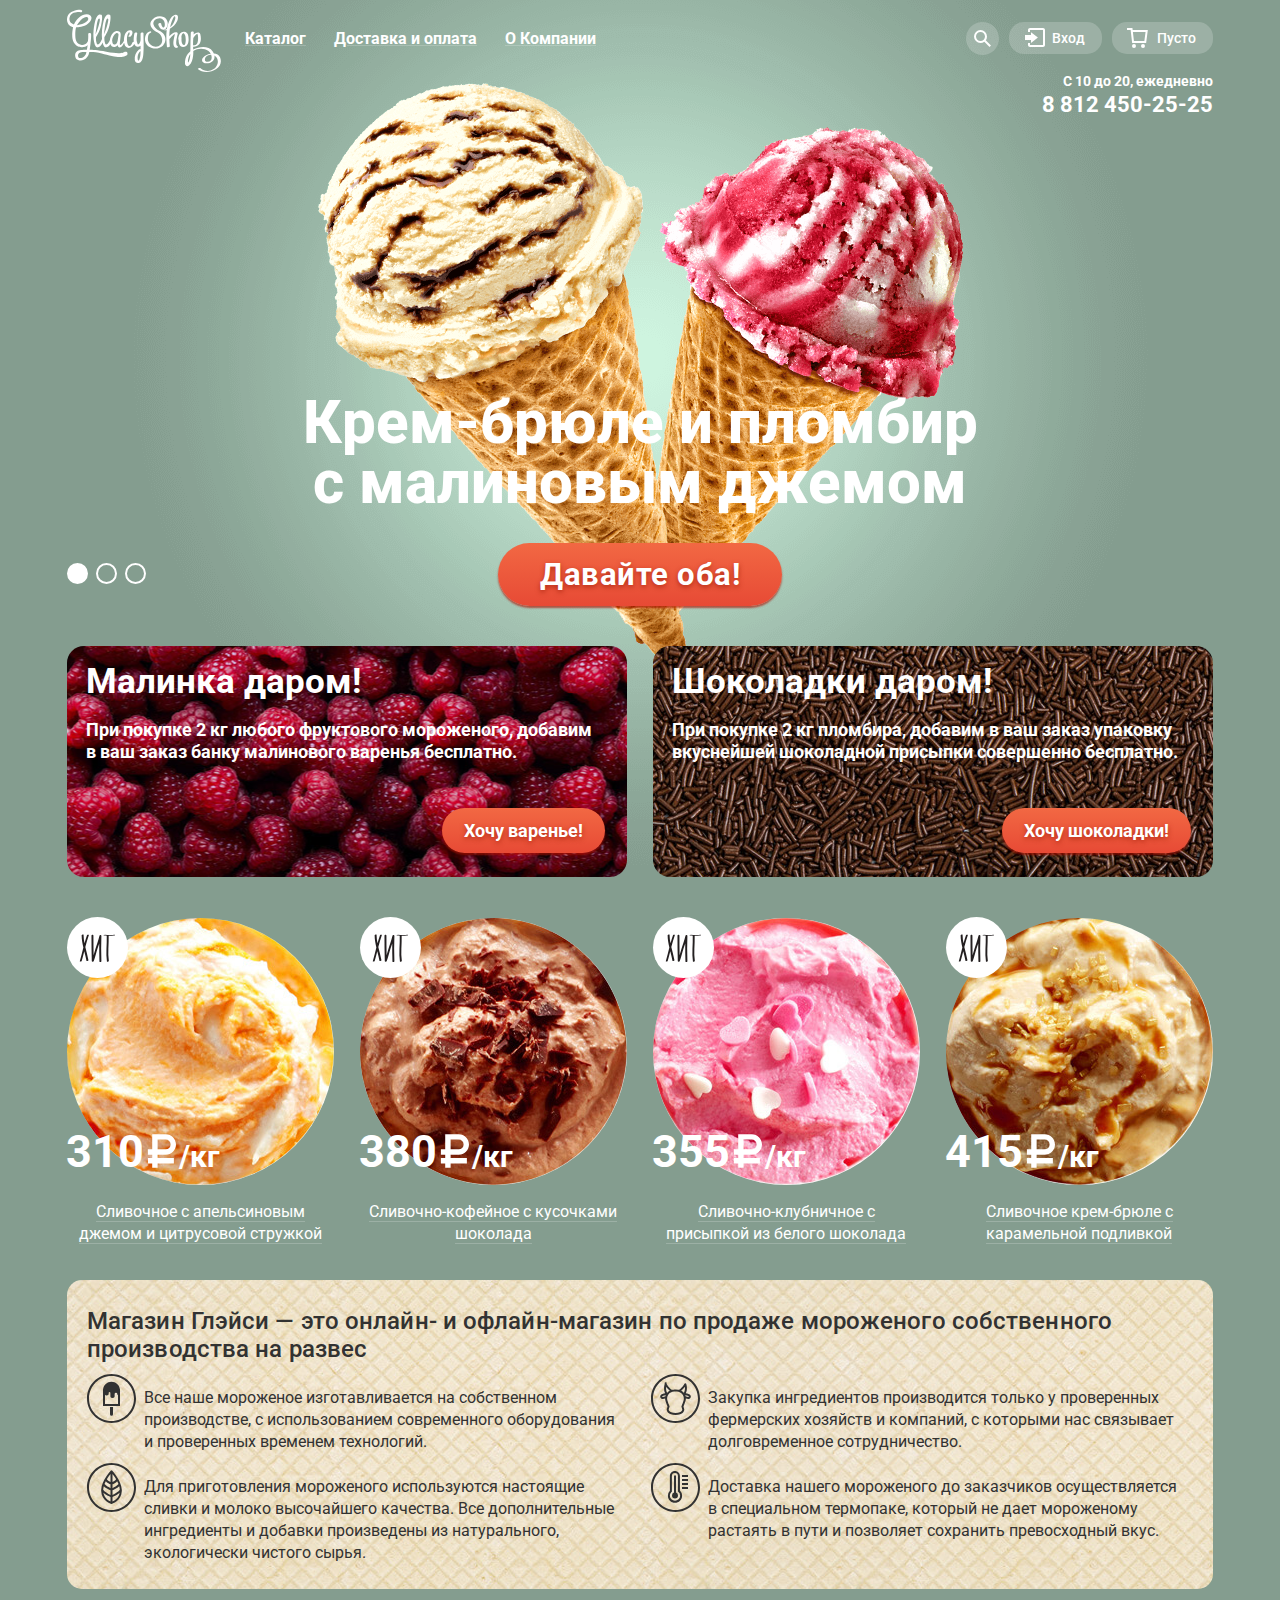
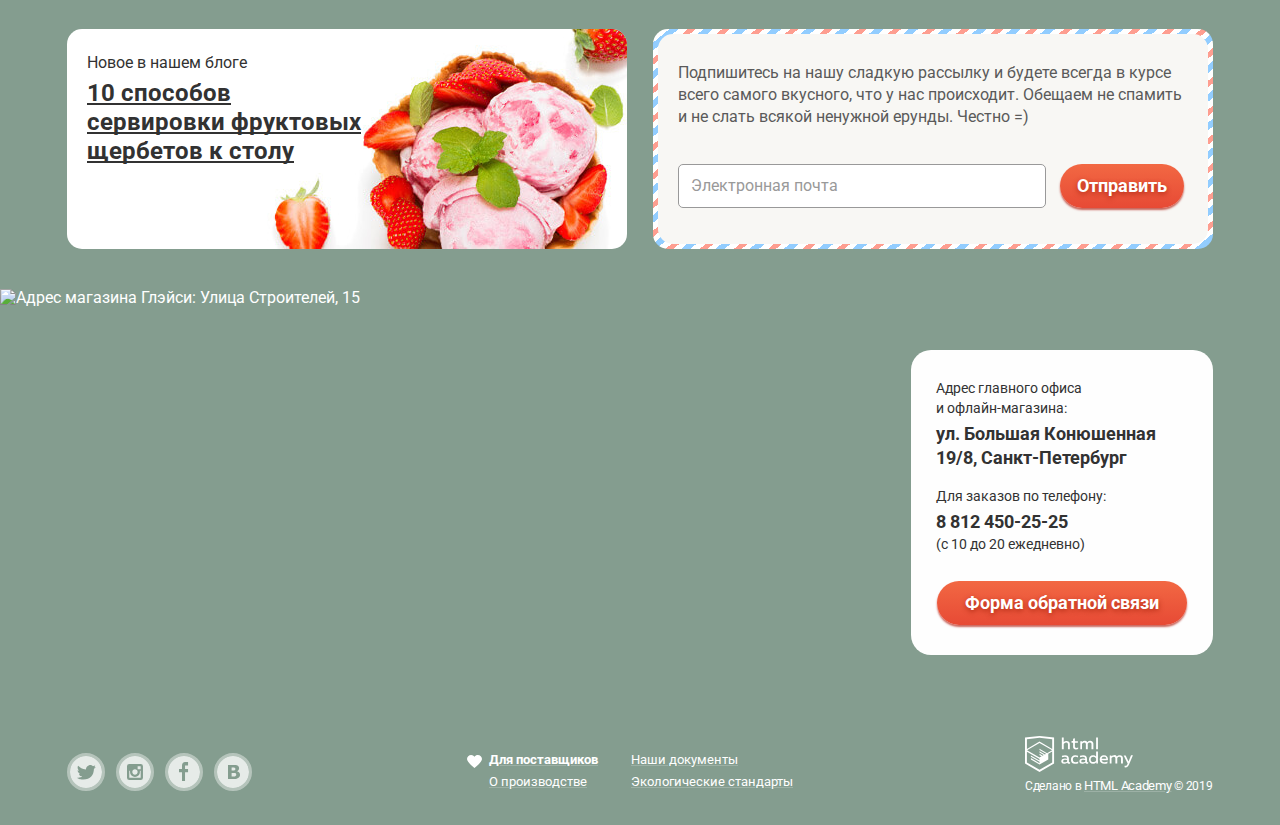
==== commit 2ef04de8: "Итоговые исправления" ====
--- a/index.html
+++ b/index.html
@@ -18,9 +18,7 @@
           <img src="img/svg-gllacy/logo.svg" width="154" height="63" alt="Логотип магазина мороженого Ice Cream">
         </a>
         <ul class="site-navigation">
-          <li><a class="navigation-item" href="catalog-ice.html">
-            <span class="underscore">Каталог</span>
-          </a>
+          <li><a class="navigation-item" href="catalog-ice.html">Каталог</a>
             <ul class="navigation-drop-down">
               <li><a class="new-menu" href="new.html">Новинки</a></li>
               <li><a class="drop-down-item" href="gllacy-catalog.html">Сливочное</a></li>
@@ -29,12 +27,8 @@
               <li><a class="drop-down-item" href="sherbet.html">Мелорин</a></li>
             </ul>
           </li>
-          <li><a class="navigation-item" href="delivery.html">
-            <span class="underscore">Доставка и оплата</span>
-          </a></li>
-          <li><a class="navigation-item" href="company.html">
-            <span class="underscore">О Компании</span>
-          </a></li>
+          <li><a class="navigation-item" href="delivery.html">Доставка и оплата</a></li>
+          <li><a class="navigation-item" href="company.html">О Компании</a></li>
         </ul>
         <div class="user-wrapper">
           <div class="user-navigation navigation-search">
@@ -67,7 +61,7 @@
           </ul>
           <ul class="basket-box">
             <li class="basket empty-basket">
-              <a href="cart.html" aria-label="Корзина для товаров">
+              <a aria-label="Корзина для товаров">
                 Пусто
               </a>
             </li>
@@ -106,16 +100,12 @@
           <div class="promo-raspberry">
             <h3 class="promo-caption">Малинка даром!</h3>
             <p class="promo-text">При покупке 2 кг любого фруктового мороженого, добавим в ваш заказ банку малинового варенья бесплатно.</p>
-            <div class="button-box">
-              <a href="promo-raspberry.html" class="button button-promo">Хочу варенье!</a>
-            </div>
+            <a href="promo-raspberry.html" class="button button-promo">Хочу варенье!</a>
           </div>
           <div class="promo-chocolate">
             <h3 class="promo-caption">Шоколадки даром!</h3>
             <p class="promo-text">При покупке 2 кг пломбира, добавим в ваш заказ упаковку вкуснейшей шоколадной присыпки  совершенно бесплатно.</p>
-            <div class="button-box">
-              <a href="promo-chocolate.html" class="button button-promo">Хочу шоколадки!</a>
-            </div>
+            <a href="promo-chocolate.html" class="button button-promo">Хочу шоколадки!</a>
           </div>
         </section>
         <section class="hit-ice">
@@ -185,7 +175,7 @@
           <article class="blog">
             <h2 class="visually-hidden">Блог магазина Глэйси</h2>
             <p class="blog-new">Новое в нашем блоге</p>
-            <a href="blog.html" class="blog-method"><span class="blog-underscore">10 способов сервировки фруктовых щербетов к столу</span></a>
+            <a href="blog.html" class="blog-method">10 способов сервировки фруктовых щербетов к столу</a>
           </article>
           <div class="mailing-email">
             <div class="mailing-box">
@@ -204,7 +194,7 @@
         <div class="map-wrapper">
          <div class="map-box">
             <iframe src="https://www.google.com/maps/embed?pb=!1m18!1m12!1m3!1d5902.920618162854!2d30.318825623404322!3d59.94017588470695!2m3!1f0!2f0!3f0!3m2!1i1024!2i768!4f13.1!3m3!1m2!1s0x4696310fca145cc1%3A0x42b32648d8238007!2z0JHQvtC70YzRiNCw0Y8g0JrQvtC90Y7RiNC10L3QvdCw0Y8g0YPQuy4sIDE5LzgsINCh0LDQvdC60YIt0J_QtdGC0LXRgNCx0YPRgNCzLCAxOTExODY!5e0!3m2!1sru!2sru!4v1559254616751!5m2!1sru!2sru" height="430" style="border:0" allowfullscreen></iframe>
-            <img src="img/map.jpg" alt="Адрес магазина Глэйси: Улица Строителей, 15" width="1200" height="430">
+            <img src="img/map.jpg" alt="Адрес магазина Глэйси: Улица Строителей, 15" width="1200" height="426">
           </div>
           <div class="map-box-info container">
             <div class="map-info">
@@ -227,22 +217,22 @@
         <ul class="social-list">
           <li class="social-item">
             <a href="https://twitter.com/htmlacademy_ru" target="_blank" rel="noopener" aria-label="Мы в твиттере">
-              <img src="img/svg-gllacy/twitter.svg" alt="Твиттер">
+              <img src="img/svg-gllacy/twitter.svg" width="32" height="32" alt="Твиттер">
             </a>
           </li>
           <li class="social-item">
             <a href="https://www.instagram.com/htmlacademy" target="_blank" rel="noopener" aria-label="Мы в инстаграмм">
-              <img src="img/svg-gllacy/instagram.svg" alt="Инстаграмм">
+              <img src="img/svg-gllacy/instagram.svg" width="32" height="32" alt="Инстаграмм">
             </a>
           </li>
           <li class="social-item">
             <a href="https://www.facebook.com/htmlacademy" target="_blank" rel="noopener" aria-label="Мы в фейсбуке">
-              <img src="img/svg-gllacy/fb.svg" alt="Фейсбук">
+              <img src="img/svg-gllacy/fb.svg" width="32" height="32" alt="Фейсбук">
             </a>
           </li>
           <li class="social-item">
             <a href="https://vk.com/htmlacademy" target="_blank" rel="noopener" aria-label="Мы в вконтакте">
-              <img src="img/svg-gllacy/vk.svg" alt="Вконтакте">
+              <img src="img/svg-gllacy/vk.svg" width="32" height="32" alt="Вконтакте">
             </a>
           </li>
         </ul>
--- a/css/min-style.css
+++ b/css/min-style.css
@@ -1 +1 @@
-body{margin:0;padding:0;font-family:"Roboto","Arial",sans-serif;font-weight:400;font-size:16px;color:#fff;background-color:#849d8f}a{text-decoration:none}img{max-width:100%;height:auto}.visually-hidden:not(:focus):not(:active),input[type=checkbox].visually-hidden,input[type=radio].visually-hidden{position:absolute;width:1px;height:1px;margin:-1px;border:0;padding:0;white-space:nowrap;clip-path:inset(100%);clip:rect(0 0 0 0);overflow:hidden}.container{max-width:1146px;padding:0 27px;margin:0 auto}.page-index{margin-bottom:36px}.main-catalog{position:relative;border-bottom:1px solid transparent}.main-catalog::after{content:"";position:absolute;bottom:0;left:50%;margin-left:-573px;width:1146px;height:1px;background-color:rgba(255,255,255,.2)}.site-wrapper{background-color:#849d8f;background-image:url(../img/slider-one.png);background-repeat:no-repeat;background-position:top center;-webkit-transition:background-image .5s ease,background-color .5s ease;-o-transition:background-image .5s ease,background-color .5s ease;transition:background-image .5s ease,background-color .5s ease}.main-navigation{display:-webkit-box;display:-ms-flexbox;display:flex;-webkit-box-align:center;-ms-flex-align:center;align-items:center;width:1146px}.main-header-logo{margin-right:10px;padding-top:9px}.site-navigation,.navigation-drop-down,.user-navigation,.basket-box{margin:0;padding:0;list-style:none}.site-navigation{display:-webkit-box;display:-ms-flexbox;display:flex;-ms-flex-wrap:wrap;flex-wrap:wrap;width:710px}.site-navigation a{display:block}.site-navigation>li{position:relative;padding-top:5px;padding-bottom:5px}.site-navigation>li>a{padding:6px 14px;color:#fff;font-weight:700}.underscore{border-bottom:1px solid rgba(255,255,255,.2)}.site-navigation li:hover .navigation-item,.site-navigation .navigation-item:focus{color:#323232;border:0;background-color:#f7f6f3;border-radius:15px;outline:0}.site-navigation li:active .navigation-item{background-color:#ededed}.site-navigation>li>a:active{-webkit-box-shadow:inset 0 2px 1px 0 #696969;box-shadow:inset 0 2px 1px 0 #696969}.site-navigation>li:hover .navigation-drop-down,.site-navigation .navigation-item:focus+.navigation-drop-down,.site-navigation .main-navigation-current:focus+.navigation-drop-down{display:block}.navigation-drop-down{position:absolute;z-index:2000;top:40px;left:-5px;width:141px;padding-bottom:7px;display:none;background-color:#f8f7f4;border-radius:5px;-webkit-box-shadow:0 20px 20px 0 rgba(0,0,0,.4);box-shadow:0 20px 20px 0 rgba(0,0,0,.4)}.navigation-drop-down li::before{content:"";position:absolute;bottom:0;left:6px;width:128px;height:1px;background-color:#d1d0ce}.navigation-drop-down a{display:block;font-size:14px;color:#323232;border:0}.navigation-drop-down li:not(:first-child){min-height:30px;line-height:28px}.drop-down-item{padding-top:4px;padding-left:19px}.current-drop-down{background-color:#d07058}.current-drop-down a{color:#fff}.new-menu{font-weight:700;padding:11px 0 11px 19px}.new-menu::before{content:"";position:absolute;top:37px;left:6px;width:128px;height:1px;background-color:#d1d0ce}.navigation-drop-down li:hover:first-child,.navigation-drop-down li:first-child a:focus{border-radius:5px 5px 0 0}.navigation-drop-down li:not(.current-drop-down):hover,.navigation-drop-down li:not(.current-drop-down) a:focus{background-color:#fbded7;outline:0}.navigation-drop-down li:not(.current-drop-down) a:active{background-color:#f6b5a5}.user-wrapper{display:-webkit-box;display:-ms-flexbox;display:flex;-ms-flex-wrap:wrap;flex-wrap:wrap;-webkit-box-pack:end;-ms-flex-pack:end;justify-content:flex-end;margin-left:auto;min-width:245px}.entrance-text,.basket a,.navigation-search a{display:block;font-size:14px;line-height:16px;font-weight:500;color:#fff}.entrance-text{padding-left:6px}.user-navigation{margin-right:10px}.navigation-search a{display:-webkit-box;display:-ms-flexbox;display:flex;-webkit-box-pack:center;-ms-flex-pack:center;justify-content:center;width:33px;height:33px;-webkit-box-align:center;-ms-flex-align:center;align-items:center;background-color:rgba(255,255,255,.2);border-radius:50%}.navigation-search,.user-navigation,.login-link{position:relative}.navigation-search,.login-link,.basket{padding-top:5px;padding-bottom:5px}.search-form,.entrance-form{position:absolute;z-index:2000;display:none;width:341px;min-height:84px;line-height:84px;top:43px;right:0;text-align:center;border-radius:5px;background-color:#f8f7f4;-webkit-box-sizing:border-box;box-sizing:border-box;-webkit-box-shadow:0 20px 20px 0 rgba(0,0,0,.4);box-shadow:0 20px 20px 0 rgba(0,0,0,.4)}.entrance-form{width:277px;min-height:214px;right:10px;padding:20px 19px;line-height:24px}.entrance-form .entrance-btn{padding:10px 24px;padding-top:11px;font-size:18px;line-height:24px}.search-field,.email-field,.password-field{display:inline-block;width:311px;padding:13px 12px;vertical-align:middle;border:1px solid #d3d3d2;border-radius:5px;-webkit-box-sizing:border-box;box-sizing:border-box;font-size:14px}.email-field,.password-field{width:241px;margin-bottom:20px}.search-field::-webkit-input-placeholder,.email-field::-webkit-input-placeholder,.password-field::-webkit-input-placeholder{color:#999}.info-user{display:inline-block;width:120px;margin-left:15px;text-align:left;vertical-align:middle}.info-user a{color:#323232;font-size:13px;border-bottom:1px solid #adacaa}.info-user a:hover,.info-user a:focus,.info-user a:active{color:#ffbc9e;border-bottom:1px solid #ffbc9e}.navigation-search:hover .search-form,.navigation-entrance:hover .entrance-form,.navigation-search>a:focus+.search-form,.login-link>a:focus+.entrance-form{display:block;color:#323232;font-size:13px;border-bottom:1px solid #adacaa}.main-navigation-current{padding:6px 14px;background-color:#d07058;border-radius:15px}.main-navigation-current span{border:0}.site-navigation .main-navigation-current:hover,.site-navigation .main-navigation-current:focus{background-color:#d07058;border-radius:15px;color:#fff;cursor:default}.site-navigation .main-navigation-current:focus{outline:1px dotted #fff}.login-link>a,.basket a{position:relative;display:-webkit-box;display:-ms-flexbox;display:flex;-webkit-box-align:center;-ms-flex-align:center;align-items:center;padding:6px 17px 7px 16px;background-color:rgba(255,255,255,.2);border-radius:15px}.navigation-entrance .login-link:hover>a,.login-link>a:focus,.navigation-search:hover a,.user-navigation>a:focus{background-color:#f8f7f4;outline:0}.empty-basket a{padding-left:45px;padding-top:8px;padding-bottom:8px;background-image:url(../img/svg-gllacy/basket.svg);background-repeat:no-repeat;background-position:15px 50%}.empty-basket a:focus{outline:1px dotted rgba(255,255,255,.2)}.login-link:hover .entrance-text,.login-link>a:focus .entrance-text{color:#323232}.login-link:hover>a path,.login-link>a:focus path,.navigation-search:hover a path,.user-navigation a:focus path{fill:#323232}.basket-box .full-basket>a{padding:8px 17px 8px 45px;color:#323232;background-color:#f7f6f3;background-image:url(../img/svg-gllacy/basket-red.svg);background-repeat:no-repeat;background-position:15px center}.basket-box .full-basket{position:relative}.full-basket-wrapper{position:absolute;z-index:3000;display:none;width:539px;top:43px;right:0;background-color:#f8f7f4;border-radius:5px;color:#323232;font-size:13px;line-height:16px;-webkit-box-shadow:0 20px 20px 0 rgba(0,0,0,.4);box-shadow:0 20px 20px 0 rgba(0,0,0,.4)}.full-basket:hover .full-basket-wrapper,.full-basket a:focus+.full-basket-wrapper{display:block}.full-basket-list{position:relative;margin:0;padding:0;padding-bottom:9px;list-style:none}.full-basket-item{position:relative;display:-webkit-box;display:-ms-flexbox;display:flex;-ms-flex-wrap:wrap;flex-wrap:wrap}.full-basket-close{position:relative;top:30px;right:-20px;padding:0;border:0;width:15px;height:15px;background-color:transparent;cursor:pointer}.full-basket-close::before,.full-basket-close::after{content:"";position:absolute;top:0;width:1px;height:15px;background-color:#231f20}.full-basket-close::before{-webkit-transform:rotate(45deg);-ms-transform:rotate(45deg);transform:rotate(45deg)}.full-basket-close::after{-webkit-transform:rotate(-45deg);-ms-transform:rotate(-45deg);transform:rotate(-45deg)}.full-basket-title{position:relative;margin:29px 0 8px 72px;width:220px}.full-basket-title::before{content:"";position:absolute;top:-10px;left:-45px;width:33px;height:33px;background-repeat:no-repeat;background-size:33px;border-radius:50%}.full-basket-orange::before{background-image:url(../img/ice-1.jpg)}.full-basket-strawberry::before{background-image:url(../img/ice-3.jpg)}.full-basket-list::after{content:"";position:absolute;bottom:0;width:510px;left:14px;height:1px;background-color:#cacac7}.full-basket-weight,.full-basket-price{margin:0;margin-left:27px;margin-top:29px}.full-basket-sale{display:flex;flex-wrap:wrap;flex-direction:column;align-items:flex-end;margin-top:14px;padding-right:14px;margin-bottom:20px}.total-price{margin-bottom:14px;font-size:15px;line-height:18px}.full-basket-sale .full-basket-btn{padding:9px 14px;font-size:18px;line-height:24px}.full-basket>a{padding:8px 17px 8px 45px;color:#323232;background-color:#f7f6f3;background-image:url(../img/svg-gllacy/basket-red.svg);background-repeat:no-repeat;background-position:15px center}.main-info{display:-webkit-box;display:-ms-flexbox;display:flex;-ms-flex-wrap:wrap;flex-wrap:wrap;-webkit-box-orient:vertical;-webkit-box-direction:normal;-ms-flex-direction:column;flex-direction:column;-webkit-box-align:end;-ms-flex-align:end;align-items:flex-end;width:1146px;margin:0;margin-top:-5px;margin-left:auto;font-weight:700;font-size:14px;line-height:18px}.main-number{margin-top:2px;font-size:22px;line-height:26px;color:#fff}.slider{position:relative;padding-top:275px;margin-bottom:40px;text-align:center;color:#fff}.slider-list{margin:0;padding:0;list-style:none}.slide{display:none}.site-wrapper::before,.site-wrapper::after{content:"";visibility:hidden}.site-wrapper::before{background-image:url(img/slider-item2.png)}.site-wrapper::after{background-image:url(img/slider-item3.png)}.slider-list{margin:0;padding:0;list-style:none}.slide-title{width:700px;margin:0 auto;margin-bottom:30px;font-size:60px;line-height:60px;font-weight:800}.button{display:inline-block;padding:12px 44px;font-weight:700;font-size:31px;line-height:41px;text-align:center;color:#fff;vertical-align:top;text-decoration:none;text-shadow:0 2px 5px rgba(160,32,11,.76);background:#f26843;background:-webkit-gradient(linear,left top,left bottom,from(#f26843),to(#e74a35));background:-webkit-linear-gradient(top,#f26843 0%,#e74a35 100%);background:-o-linear-gradient(top,#f26843 0%,#e74a35 100%);background:linear-gradient(to bottom,#f26843 0%,#e74a35 100%);border-radius:50px;-webkit-box-shadow:0 2px 2px rgba(172,16,0,.64);box-shadow:0 2px 2px rgba(172,16,0,.64);border:0;cursor:pointer}.slide-button{letter-spacing:.5px;padding:11px 42px}.button:hover,.button:focus{background:-webkit-gradient(linear,left top,left bottom,from(#f58669),to(#ec6f5e));background:-webkit-linear-gradient(top,#f58669 0%,#ec6f5e 100%);background:-o-linear-gradient(top,#f58669 0%,#ec6f5e 100%);background:linear-gradient(to bottom,#f58669 0%,#ec6f5e 100%);-webkit-box-shadow:0 2px 2px #ac1000;box-shadow:0 2px 2px #ac1000;outline:0}.button:active{background:-webkit-gradient(linear,left top,left bottom,from(#d84732),to(#e1613e));background:-webkit-linear-gradient(top,#d84732 0%,#e1613e 100%);background:-o-linear-gradient(top,#d84732 0%,#e1613e 100%);background:linear-gradient(to bottom,#d84732 0%,#e1613e 100%);-webkit-box-shadow:inset 0 2px 2px #ac1000;box-shadow:inset 0 2px 2px #ac1000}.slider-controls{position:absolute;bottom:22px;left:0;z-index:200;font-size:0}.slider-controls label{display:inline-block;width:17px;height:17px;margin-right:8px;vertical-align:top;background-color:transparent;border:2px solid #fff;border-radius:50%;cursor:pointer}.slider-controls label:hover,.slider-controls label:focus{outline:0;background-color:rgba(255,255,255,.4)}#product-1:checked~.site-wrapper{background-color:#849d8f;background-image:url(../img/slider-one.png)}#product-2:checked~.site-wrapper{background-color:#8996a6;background-image:url(../img/slider-two.png)}#product-3:checked~.site-wrapper{background-color:#9d8b84;background-image:url(../img/slider-three.png)}#product-1:checked~.site-wrapper #slide1,#product-2:checked~.site-wrapper #slide2,#product-3:checked~.site-wrapper #slide3{display:block}#product-1:checked~.site-wrapper label[for=product-1],#product-2:checked~.site-wrapper label[for=product-2],#product-3:checked~.site-wrapper label[for=product-3]{background-color:#fff}.promo{display:-webkit-box;display:-ms-flexbox;display:flex;-ms-flex-wrap:wrap;flex-wrap:wrap;-webkit-box-pack:justify;-ms-flex-pack:justify;justify-content:space-between;width:1146px;margin-bottom:35px}.promo-raspberry,.promo-chocolate{width:519px;padding:14px 22px 24px 19px;background-position:center;border-top:1px solid transparent;border-radius:17px}.promo-raspberry{background-color:#631c2b;background-image:url(../img/promo-raspberries.jpg)}.promo-chocolate{background-color:#432a1f;background-image:url(../img/promo-chocolate.jpg)}.promo-caption{margin:0;font-weight:700;font-size:35px;line-height:41px}.promo-text{margin-top:17px;margin-bottom:45px;font-weight:700;font-size:18px;line-height:22px}.button-box{text-align:right}.button-promo{padding:2px 22px;font-size:18px}.cream-catalog-wrapper{width:1146px}.product-list{display:-webkit-box;display:-ms-flexbox;display:flex;-ms-flex-wrap:wrap;flex-wrap:wrap;width:1146px;margin:0;padding:0;list-style:none}.product-item{position:relative;width:267px;padding-top:6px;margin-right:26px;margin-bottom:-44px}.product-item:nth-child(4n){margin-right:0}.hit-item::after{content:"";position:absolute;width:61px;height:61px;top:5px;background-image:url(../img/svg-gllacy/hit.svg);background-size:61px 61px;background-repeat:no-repeat}.product-box:hover::before{content:"";position:absolute;z-index:1000;right:50%;top:0;margin-right:-147px;width:294px;min-height:100%;background-color:rgba(155,175,163,.2);-webkit-box-shadow:0 20px 20px 0 rgba(0,0,0,.4);box-shadow:0 20px 20px 0 rgba(0,0,0,.4);border-radius:6px;text-align:center}.product-item:hover .cream-button{display:block}.catalog-btn{padding:10px 18px;font-size:18px;line-height:24px}.product-item:hover{cursor:pointer;outline:0}.cream-wrapper,.cream-button{width:256px;padding-left:5px;text-align:center}.cream-wrapper{position:relative;padding-bottom:75px}.cream-button{position:absolute;z-index:3000;bottom:20px;left:50%;margin-left:-128px;display:none}.cream-wrapper p{margin:0}.cream-wrapper a{line-height:22px}.product-item img{border-radius:50%}.cream-price{display:block;width:267px;padding-bottom:23px;margin-top:-64px;margin-left:-1px;font-weight:700;font-size:45px;color:#fff}.kilo{position:relative;padding-left:24px;font-size:30px}.kilo::before{content:"";position:absolute;left:-10px;bottom:3px;background-image:url(../img/svg-gllacy/ruble.svg);background-size:35px 39px;width:35px;height:39px;background-repeat:no-repeat}.cream-description{position:relative;z-index:3000;color:#fff;border-bottom:1px solid rgba(255,255,255,.2)}.cream-description:hover,.cream-description:focus,.cream-description:active{outline:0;color:#ffbc9e;border-bottom:1px solid #ffbc9e}.about-us{background-image:url(../img/pattern.jpg);background-color:#f0e6d2;width:1106px;border-radius:15px;padding:5px 20px 13px;margin-bottom:40px;margin-top:5px}.about-us-caption{margin-bottom:11px;font-weight:500;font-size:24px;line-height:30px;letter-spacing:.1px;color:#323232}.advantages{display:flex;flex-wrap:wrap;justify-content:space-between;margin:0;padding:0;list-style:none}.advantages-item{position:relative;width:480px;margin:0;padding:11px 5px 13px 57px;color:#323232;line-height:22px}.advantages-item::before{content:"";position:absolute;width:49px;height:49px;left:0;top:-3px;background-repeat:no-repeat}.advantages-item:nth-child(1)::before{background-image:url(../img/svg-gllacy/ice-cream.svg)}.advantages-item:nth-child(2)::before{background-image:url(../img/svg-gllacy/cow.svg)}.advantages-item:nth-child(3)::before{background-image:url(../img/svg-gllacy/eco.svg)}.advantages-item:nth-child(4)::before{background-image:url(../img/svg-gllacy/thermometer.svg)}.mailing{display:-webkit-box;display:-ms-flexbox;display:flex;-ms-flex-wrap:wrap;flex-wrap:wrap;-webkit-box-pack:justify;-ms-flex-pack:justify;justify-content:space-between;width:1146px;margin-bottom:40px}.blog{width:560px;min-height:220px;background-color:#fff;background-image:url(../img/strawberry-bg.jpg);background-repeat:no-repeat;color:#323232;line-height:22px;border-radius:15px}.blog-new{margin:0;padding-left:20px;padding-top:22px;padding-bottom:6px}.blog-method{display:block;width:282px;padding-left:20px;color:#323232;font-size:24px;line-height:29px;font-weight:700}.blog-underscore{border-bottom:2px solid #323232}.blog-method:hover,.blog-method:focus{outline:0;color:#e84d37}.blog-method:hover .blog-underscore,.blog-method:focus .blog-underscore{border-bottom:2px solid #e84d37}.mailing-email{width:560px;min-height:220px;background-image:-webkit-repeating-linear-gradient(130deg,#fff 0,#fff 6px,#92cdff 6px,#92cdff 12px,#fff 12px,#fff 17px,#fe9e90 17px,#fe9e90 22px);background-image:-o-repeating-linear-gradient(130deg,#fff 0,#fff 6px,#92cdff 6px,#92cdff 12px,#fff 12px,#fff 17px,#fe9e90 17px,#fe9e90 22px);background-image:repeating-linear-gradient(-40deg,#fff 0,#fff 6px,#92cdff 6px,#92cdff 12px,#fff 12px,#fff 17px,#fe9e90 17px,#fe9e90 22px);color:#5a5a5a;line-height:22px;border-radius:15px}.mailing-box{width:550px;min-height:210px;display:inline-block;margin:5px;background-color:#f8f7f4;border-radius:15px;vertical-align:middle}.mailing-info{padding:13px 20px 21px}.btn-email{padding:10px 17px;font-size:18px;line-height:24px}.mailing-form{padding-left:20px;margin-bottom:33px}.mailing-email input[name=email]{-webkit-box-sizing:border-box;box-sizing:border-box;border-radius:5px;width:368px;padding:12px;margin-right:10px;border:1px solid #999}.map{position:relative;width:100%;height:430px}.map-wrapper{margin:0 auto}.map-box img{position:absolute;top:0;left:0;z-index:1;margin:0;width:100%}.map-box iframe{position:relative;z-index:2;width:100%;height:430px;border:0}.map-wrapper img{width:100%;height:430px}.map-box-info{position:relative;width:1146px}.map-info{position:absolute;z-index:1000;bottom:68px;right:27px;width:302px;min-height:305px;background-color:#fefefe;color:#323232;border-radius:20px}.map-info p{padding:0 25px;font-size:14px;line-height:20px}.map-info .address{padding-top:14px}.map-info .map-tel{padding-top:2px;margin-bottom:25px}.map-info .address-correct{display:block;padding-top:6px;font-size:18px;line-height:24px;font-weight:700}.address-office{display:block;width:155px}.btn-map-box{text-align:center}.btn-map{padding:10px 28px;font-size:18px;line-height:24px}.footer-catalog{margin-top:35px}.footer-wrapper{display:-webkit-box;display:-ms-flexbox;display:flex;width:1146px;padding-bottom:30px;-webkit-box-pack:justify;-ms-flex-pack:justify;justify-content:space-between}.main-footer a{color:#fff;font-size:13px;line-height:18px}.social-list{display:-webkit-box;display:-ms-flexbox;display:flex;-ms-flex-wrap:wrap;flex-wrap:wrap;margin:0;padding:0;width:190px;list-style:none}.social-item{margin-right:10px}.social-item a{display:flex;align-items:center;width:32px;height:32px;opacity:.8;border:3px solid rgba(255,255,255,.5);border-radius:50%;text-align:center}.social-item:nth-child(4n){margin-right:0}.social-item a:hover,.social-item a:focus{outline:0;opacity:1;border:3px solid rgba(255,255,255,.7)}.social-item a:active{opacity:.8}.documents-list{display:flex;flex-wrap:wrap;justify-content:space-between;width:320px;margin:0;padding:0;margin-top:-3px;list-style:none}.documents-item:nth-child(odd){padding-left:8px;width:112px}.documents-item:nth-child(even){width:170px}.documents-link{position:relative;border-bottom:1px solid rgba(255,255,255,.2)}.documents-link:hover,.documents-link:focus,.htmlacademy-link:hover,.htmlacademy-link:focus{outline:0;color:#ffbc9e;border-bottom:1px solid rgba(255,188,158,.3)}.documents-active{font-weight:700}.documents-active::before{content:"";position:absolute;background-image:url(../img/svg-gllacy/heart.svg);width:15px;height:13px;top:3px;left:-22px}.htmlacademy{width:188px;margin-top:-16px;text-align:left}.htmlacademy-catalog{margin-top:-16px}.htmlacademy-info{margin:0;font-size:12px;line-height:18px;letter-spacing:-.3px}.htmlacademy-link{border-bottom:1px solid rgba(255,255,255,.2)}.breadcrumbs{display:-webkit-box;display:-ms-flexbox;display:flex;width:225px;margin:0;margin-top:-18px;margin-bottom:3px;padding:0;list-style:none}.breadcrumbs li{position:relative;display:-webkit-box;display:-ms-flexbox;display:flex;margin-right:8px;font-size:14px;line-height:16px}.breadcrumbs a{position:relative;margin-right:12px;color:#fff;border-bottom:1px solid rgba(255,255,255,.2)}.breadcrumbs-item:after{position:absolute;content:"»";width:15px;height:15px;top:-1px;left:60px}.breadcrumbs a:hover,.breadcrumbs a:focus{color:#ffbc9e;border-color:#ffbc9e;outline:0}.page-title{margin:0;margin-bottom:27px;font-size:35px;line-height:41px}.sorting{margin-bottom:30px}.sorting form{min-height:135px}.sorting fieldset{margin:0;margin-right:16px;padding:0;border:0}.sorting legend{font-size:14px;line-height:16px;font-weight:500}.sorting ul{margin:0;padding:0;list-style:none}.sorting-box{display:-webkit-box;display:-ms-flexbox;display:flex;width:900px;margin-bottom:16px}.sorting-name,.price-name,.fatty,.filler{padding-left:16px;margin-bottom:5px}.sorting-list{padding:9px 30px 9px 15px;background-color:rgba(255,255,255,.2);border:0;border-radius:20px;color:#fff;font-weight:500;-webkit-appearance:none;-moz-appearance:none;-ms-appearance:none;appearance:none}.sorting-list::-ms-expand{display:none}.sorting-wrapper{position:relative}.sorting-wrapper::before{content:"";position:absolute;pointer-events:none;bottom:8px;right:12px;border:6px solid transparent;border-top:10px solid #fff}.sorting-wrapper:hover::before{border-top:10px solid #000}.sorting-list:hover{cursor:pointer;color:#000}.sorting-list:focus{color:#323232;outline:0}.sorting-list option{color:#323232}.range-controls{position:relative;min-width:176px;border-radius:20px;padding:16px 22px;background-color:rgba(255,255,255,.2)}.range-controls .scale{height:4px;background:#d1dad3}.range-controls .bar{width:70%;height:4px;background:#f8f7f4}.range-controls .toggle{position:absolute;top:8px;left:0;width:4px;height:4px;padding:0;border:8px solid #fff;background-color:#ababab;border-radius:50%;cursor:pointer}.range-controls .toggle-min{left:36px}.range-controls .toggle-max{left:134px}.price-controls{font-size:0}.toggle-min:hover,.toggle-max:hover{-webkit-transform:scale(1.2);-ms-transform:scale(1.2);transform:scale(1.2)}.fatty-percent .fatty-list,.sorting-filler .filter-item{display:-webkit-box;display:-ms-flexbox;display:flex;-ms-flex-wrap:wrap;flex-wrap:wrap;padding-right:18px;padding-left:15px;min-height:36px;line-height:36px;border-radius:20px;background-color:rgba(255,255,255,.2)}.fatty-radio label,.filter-option label{position:relative;padding-left:32px;font-size:16px;line-height:18px;font-weight:500;cursor:pointer}.fatty-radio label{margin-right:17px}.filter-option label{margin-right:21px}.fatty-radio:nth-child(4n) label,.filter-option:last-child label{margin-right:0}.filter-option input[type=checkbox]+label::before,.fatty-radio input[type=radio]+label::before{content:"";position:absolute;top:0;left:0;width:22px;height:22px;background-repeat:no-repeat;opacity:.8}.fatty-radio input[type=radio]+label::before{background-image:url(../img/svg-gllacy/radio-off.svg)}.filter-option input[type=checkbox]+label::before{background-image:url(../img/svg-gllacy/checkbox-off.svg)}.filter-option input[type=checkbox]:checked~label::before{background:url(../img/svg-gllacy/checkbox-on.svg) 0 0 no-repeat}.fatty-radio input[type=radio]:checked~label::before{background:url(../img/svg-gllacy/radio-on.svg) 0 0 no-repeat}.filter-option input[type=checkbox]+label:hover::before,.fatty-radio input[type=radio]+label:hover::before{opacity:1}.filter-option input[type=checkbox]:focus+label::before,.fatty-radio input[type=radio]:focus+label::before{opacity:1;outline:1px dotted #fff}.filter-percent:disabled+label,.filter-filler:disabled+label{opacity:.4}.filter-button{display:inline-block;padding:8px 27px;margin-top:21px;font-size:16px;line-height:18px;font-weight:500;text-align:center;color:#fff;vertical-align:top;background:rgba(255,255,255,.19);border:2px solid #fff;border-radius:50px;cursor:pointer;outline:0}.filter-button:hover,.filter-button:focus{border-color:transparent;background:#fbfcfb;color:#323232;outline:0}.filter-button:active{padding:10px 29px;border:0;background-color:#eaeaea;-webkit-box-shadow:inset 0 2px 1px 0 #696969;box-shadow:inset 0 2px 1px 0 #696969}.pagination-list{display:-webkit-box;display:-ms-flexbox;display:flex;-ms-flex-wrap:wrap;flex-wrap:wrap;margin:0;margin-left:auto;margin-bottom:30px;margin-top:50px;padding:0;width:190px;list-style:none;line-height:18px;font-weight:500}.pagination-item{display:-webkit-box;display:-ms-flexbox;display:flex;-ms-flex-wrap:wrap;flex-wrap:wrap;-webkit-box-align:center;-ms-flex-align:center;align-items:center}.number{min-width:146px}.number a{display:flex;width:26px;height:26px;border-radius:50%;justify-content:center;align-items:center;margin-right:4px;color:#fff}.next .forward{margin-left:14px}.prev .backward{margin-right:14px}.pagination-list .forward{margin-right:0}.backward,.forward{background-image:url(../img/svg-gllacy/icon-right-small.svg);background-repeat:no-repeat;width:8px;height:12px}.backward{-webkit-transform:rotate(180deg);-ms-transform:rotate(180deg);transform:rotate(180deg)}.switch-current{opacity:.2}.number .number-link:hover,.number .number-link:focus{background-color:rgba(255,255,255,.2);outline:0}.number .pagination-current{margin-right:3px;background-color:#fff;color:#323232}.number a:nth-child(5n){margin-right:0}@-webkit-keyframes bounce{0%{-webkit-transform:translateY(-2000px);transform:translateY(-2000px)}70%{-webkit-transform:translateY(30px);transform:translateY(30px)}90%{-webkit-transform:translateY(-10px);transform:translateY(-10px)}to{-webkit-transform:translateY(0);transform:translateY(0)}}@keyframes bounce{0%{-webkit-transform:translateY(-2000px);transform:translateY(-2000px)}70%{-webkit-transform:translateY(30px);transform:translateY(30px)}90%{-webkit-transform:translateY(-10px);transform:translateY(-10px)}to{-webkit-transform:translateY(0);transform:translateY(0)}}@-webkit-keyframes shake{0%,to{-webkit-transform:translateX(0);transform:translateX(0)}10%,30%,50%,70%,90%{-webkit-transform:translateX(-10px);transform:translateX(-10px)}20%,40%,60%,80%{-webkit-transform:translateX(10px);transform:translateX(10px)}}@keyframes shake{0%,to{-webkit-transform:translateX(0);transform:translateX(0)}10%,30%,50%,70%,90%{-webkit-transform:translateX(-10px);transform:translateX(-10px)}20%,40%,60%,80%{-webkit-transform:translateX(10px);transform:translateX(10px)}}.modal{position:fixed;z-index:5000;display:none;line-height:24px;color:#000;-webkit-box-shadow:0 30px 50px rgba(0,0,0,.7);box-shadow:0 30px 50px rgba(0,0,0,.7)}.modal-show{display:block;-webkit-animation:bounce .6s;animation:bounce .6s}.modal-error{-webkit-animation:shake .6s;animation:shake .6s}.modal-login{top:180px;left:50%;width:454px;min-height:425px;padding-left:24px;padding-top:17px;margin-left:-239px;background-color:#f8f7f4;border-radius:10px}.modal-login p{display:inline-block;margin:0;margin-top:17px;margin-bottom:4px;vertical-align:middle}.modal-title{font-size:24px;line-height:28px;font-weight:500}.modal-btn-wrapper{text-align:right}.modal-btn{padding:10px 24px;margin-right:24px;font-size:18px;line-height:24px}.modal-login input[type=text],.modal-login input[type=email],.modal-login textarea{width:267px;padding:12px 15px;color:#323232;font-size:14px;line-height:18px;-webkit-box-sizing:border-box;box-sizing:border-box;border:1px solid #d3d3d2;border-radius:10px}.modal-comment{margin-bottom:19px;margin-top:15px}.modal-login textarea{min-height:156px;width:427px;resize:none}.modal-close{position:absolute;z-index:5000;top:3%;right:3%;width:22px;height:22px;font-size:0;background-color:transparent;border:0;cursor:pointer}.modal-close::before,.modal-close::after{content:"";position:absolute;top:10px;right:0;width:22px;height:2px;background-color:#231f20}.modal-close::before{-webkit-transform:rotate(45deg);-ms-transform:rotate(45deg);transform:rotate(45deg)}.modal-close::after{-webkit-transform:rotate(-45deg);-ms-transform:rotate(-45deg);transform:rotate(-45deg)}input::placeholder{color:#999}input:hover,textarea:hover{box-shadow:0 0 0 2px #dad9d8}input:focus,textarea:focus{outline:0;box-shadow:0 0 0 2px #b4d3f2}textarea::-webkit-input-placeholder{color:#999}textarea::-moz-placeholder{color:#999}textarea:-ms-input-placeholder{color:#999}+@-webkit-keyframes bounce{0%{-webkit-transform:translateY(-2000px);transform:translateY(-2000px)}70%{-webkit-transform:translateY(30px);transform:translateY(30px)}90%{-webkit-transform:translateY(-10px);transform:translateY(-10px)}to{-webkit-transform:translateY(0);transform:translateY(0)}}@keyframes bounce{0%{-webkit-transform:translateY(-2000px);transform:translateY(-2000px)}70%{-webkit-transform:translateY(30px);transform:translateY(30px)}90%{-webkit-transform:translateY(-10px);transform:translateY(-10px)}to{-webkit-transform:translateY(0);transform:translateY(0)}}@-webkit-keyframes shake{0%,to{-webkit-transform:translateX(0);transform:translateX(0)}10%,30%,50%,70%,90%{-webkit-transform:translateX(-10px);transform:translateX(-10px)}20%,40%,60%,80%{-webkit-transform:translateX(10px);transform:translateX(10px)}}@keyframes shake{0%,to{-webkit-transform:translateX(0);transform:translateX(0)}10%,30%,50%,70%,90%{-webkit-transform:translateX(-10px);transform:translateX(-10px)}20%,40%,60%,80%{-webkit-transform:translateX(10px);transform:translateX(10px)}}body{margin:0;padding:0;font-family:"Roboto","Arial",sans-serif;font-weight:400;font-size:16px;color:#fff;background-color:#849d8f}a{text-decoration:none}img{max-width:100%;height:auto}.visually-hidden:not(:focus):not(:active),input[type=checkbox].visually-hidden,input[type=radio].visually-hidden{position:absolute;width:1px;height:1px;margin:-1px;border:0;padding:0;white-space:nowrap;-webkit-clip-path:inset(100%);clip-path:inset(100%);clip:rect(0 0 0 0);overflow:hidden}.container{max-width:1146px;padding:0 27px;margin:0 auto}.main-catalog{position:relative;border-bottom:1px solid transparent}.main-catalog::after{content:"";position:absolute;bottom:0;left:50%;margin-left:-573px;width:1146px;height:1px;background-color:rgba(255,255,255,.2)}.site-wrapper{background-color:#849d8f;background-image:url(../img/slider-one.png);background-repeat:no-repeat;background-position:top center;-webkit-transition:background-image .5s ease,background-color .5s ease;-o-transition:background-image .5s ease,background-color .5s ease;transition:background-image .5s ease,background-color .5s ease}.main-navigation{display:-webkit-box;display:-ms-flexbox;display:flex;-webkit-box-align:center;-ms-flex-align:center;align-items:center;width:1146px}.main-header-logo{margin-right:10px;padding-top:9px}.navigation-drop-down,.site-navigation{margin:0;padding:0;list-style:none}.basket-box,.user-navigation{padding:0;list-style:none}.basket-box{margin:0}.site-navigation{display:-webkit-box;display:-ms-flexbox;display:flex;-ms-flex-wrap:wrap;flex-wrap:wrap;width:710px}.site-navigation a{display:block}.site-navigation>li{position:relative;padding-top:5px;padding-bottom:5px}.site-navigation>li>a{padding:6px 14px;color:#fff;font-weight:700}.navigation-item{text-decoration:underline;-webkit-text-decoration-color:rgba(255,255,255,.2);text-decoration-color:rgba(255,255,255,.2)}.site-navigation .navigation-item:focus,.site-navigation li:hover .navigation-item{color:#323232;border:0;background-color:#f7f6f3;border-radius:15px;outline:0;text-decoration:none}.site-navigation li:active .navigation-item{background-color:#ededed}.site-navigation>li>a:active{-webkit-box-shadow:inset 0 2px 1px 0 #696969;box-shadow:inset 0 2px 1px 0 #696969}.site-navigation .main-navigation-current:focus+.navigation-drop-down,.site-navigation .navigation-item:focus+.navigation-drop-down,.site-navigation>li:hover .navigation-drop-down{display:block}.navigation-drop-down{position:absolute;z-index:2000;top:40px;left:-5px;width:141px;padding-bottom:7px;display:none;background-color:#f8f7f4;border-radius:5px;-webkit-box-shadow:0 20px 20px 0 rgba(0,0,0,.4);box-shadow:0 20px 20px 0 rgba(0,0,0,.4)}.navigation-drop-down li::before{content:"";position:absolute;bottom:0;left:6px;width:128px;height:1px;background-color:#d1d0ce}.navigation-drop-down a{display:block;font-size:14px;color:#323232;border:0}.navigation-drop-down li:not(:first-child){min-height:30px;line-height:28px}.drop-down-item{padding-top:4px;padding-left:19px}.current-drop-down{background-color:#d07058}.current-drop-down a{color:#fff}.new-menu{font-weight:700;padding:11px 0 11px 19px}.new-menu::before{content:"";position:absolute;top:37px;left:6px;width:128px;height:1px;background-color:#d1d0ce}.navigation-drop-down li:first-child a:focus,.navigation-drop-down li:hover:first-child{border-radius:5px 5px 0 0}.navigation-drop-down li:not(.current-drop-down) a:focus,.navigation-drop-down li:not(.current-drop-down):hover{background-color:#fbded7;outline:0}.navigation-drop-down li:not(.current-drop-down) a:active{background-color:#f6b5a5}.user-wrapper{display:-webkit-box;display:-ms-flexbox;display:flex;-ms-flex-wrap:wrap;flex-wrap:wrap;-webkit-box-pack:end;-ms-flex-pack:end;justify-content:flex-end;margin-left:auto;min-width:245px}.basket a,.entrance-text,.navigation-search a{display:block;font-size:14px;line-height:16px;font-weight:500;color:#fff}.entrance-text{padding-left:6px}.user-navigation{margin:0 10px 0 0}.navigation-search a{display:-webkit-box;display:-ms-flexbox;display:flex;-webkit-box-pack:center;-ms-flex-pack:center;justify-content:center;width:33px;height:33px;-webkit-box-align:center;-ms-flex-align:center;align-items:center;background-color:rgba(255,255,255,.2);border-radius:50%}.login-link,.navigation-search,.user-navigation{position:relative}.basket,.login-link,.navigation-search{padding-top:5px;padding-bottom:5px}.search-form{position:absolute;z-index:2000;display:none;width:341px;min-height:84px;line-height:84px;top:43px;right:0;text-align:center;background-color:#f8f7f4;-webkit-box-shadow:0 20px 20px 0 rgba(0,0,0,.4);box-shadow:0 20px 20px 0 rgba(0,0,0,.4)}.email-field,.entrance-form,.password-field,.search-field,.search-form{border-radius:5px;-webkit-box-sizing:border-box;box-sizing:border-box}.entrance-form{position:absolute;z-index:2000;top:43px;text-align:center;background-color:#f8f7f4;-webkit-box-shadow:0 20px 20px 0 rgba(0,0,0,.4);box-shadow:0 20px 20px 0 rgba(0,0,0,.4);min-height:214px;right:10px;line-height:24px;display:none;width:277px;padding:20px 19px}.entrance-form .entrance-btn{padding:11px 24px 10px;font-size:18px;line-height:24px}.email-field,.password-field,.search-field{display:inline-block;width:311px;padding:13px 12px;vertical-align:middle;border:1px solid #d3d3d2;font-size:14px}.email-field,.password-field{width:241px;margin-bottom:20px}.email-field::-webkit-input-placeholder,.password-field::-webkit-input-placeholder,.search-field::-webkit-input-placeholder,input::-webkit-input-placeholder,textarea::-webkit-input-placeholder{color:#999}.info-user{display:inline-block;width:120px;margin-left:15px;text-align:left;vertical-align:middle}.info-user a{color:#323232;font-size:13px;text-decoration:underline;-webkit-text-decoration-color:rgba(50,50,50,.3);text-decoration-color:rgba(50,50,50,.3)}.info-user a:active,.info-user a:focus,.info-user a:hover{color:#ffbc9e;-webkit-text-decoration-color:rgba(255,188,158,.3);text-decoration-color:rgba(255,188,158,.3)}.login-link>a:focus+.entrance-form,.navigation-entrance:hover .entrance-form,.navigation-search:hover .search-form,.navigation-search>a:focus+.search-form{display:block;color:#323232;font-size:13px;border-bottom:1px solid #adacaa}.main-navigation-current{padding:6px 14px;background-color:#d07058;border-radius:15px}.site-navigation .main-navigation-current:focus,.site-navigation .main-navigation-current:hover{background-color:#d07058;border-radius:15px;color:#fff;cursor:default}.site-navigation .main-navigation-current:focus{outline:1px dotted #fff}.basket a,.login-link>a{position:relative;display:-webkit-box;display:-ms-flexbox;display:flex;-webkit-box-align:center;-ms-flex-align:center;align-items:center;padding:6px 17px 7px 16px;background-color:rgba(255,255,255,.2);border-radius:15px}.login-link>a:focus,.navigation-entrance .login-link:hover>a,.navigation-search:hover a,.user-navigation>a:focus{background-color:#f8f7f4;outline:0}.empty-basket a{padding-left:45px;padding-top:8px;padding-bottom:8px;background-image:url(../img/svg-gllacy/basket.svg);background-repeat:no-repeat;background-position:15px 50%}.empty-basket a:focus{outline:1px dotted rgba(255,255,255,.2)}.login-link:hover .entrance-text,.login-link>a:focus .entrance-text{color:#323232}.login-link:hover>a path,.login-link>a:focus path,.navigation-search:hover a path,.user-navigation a:focus path{fill:#323232}.basket-box .full-basket>a,.full-basket>a{padding:8px 17px 8px 45px;color:#323232;background-color:#f7f6f3;background-image:url(../img/svg-gllacy/basket-red.svg);background-repeat:no-repeat;background-position:15px center}.basket-box .full-basket{position:relative}.full-basket-wrapper{position:absolute;z-index:3000;display:none;width:539px;top:43px;right:0;background-color:#f8f7f4;border-radius:5px;color:#323232;font-size:13px;line-height:16px;-webkit-box-shadow:0 20px 20px 0 rgba(0,0,0,.4);box-shadow:0 20px 20px 0 rgba(0,0,0,.4)}.full-basket a:focus+.full-basket-wrapper,.full-basket:hover .full-basket-wrapper{display:block}.full-basket-list{position:relative;margin:0;padding:0 0 9px;list-style:none}.full-basket-item{position:relative;display:-webkit-box;display:-ms-flexbox;display:flex;-ms-flex-wrap:wrap;flex-wrap:wrap}.full-basket-close{position:relative;top:30px;right:-20px;padding:0;border:0;width:15px;height:15px;background-color:transparent;cursor:pointer}.full-basket-close::after,.full-basket-close::before{content:"";position:absolute;top:0;width:1px;height:15px;background-color:#231f20}.full-basket-close::before{-webkit-transform:rotate(45deg);-ms-transform:rotate(45deg);transform:rotate(45deg)}.full-basket-close::after{-webkit-transform:rotate(-45deg);-ms-transform:rotate(-45deg);transform:rotate(-45deg)}.full-basket-title{position:relative;margin:29px 0 8px 72px;width:220px}.full-basket-title::before{content:"";position:absolute;top:-10px;left:-45px;width:33px;height:33px;background-repeat:no-repeat;background-size:33px;border-radius:50%}.full-basket-orange::before{background-image:url(../img/ice-1.jpg)}.full-basket-strawberry::before{background-image:url(../img/ice-3.jpg)}.full-basket-list::after{content:"";position:absolute;bottom:0;width:510px;left:14px;height:1px;background-color:#cacac7}.full-basket-price,.full-basket-weight{margin:29px 0 0 27px}.full-basket-sale{display:-webkit-box;display:-ms-flexbox;display:flex;-ms-flex-wrap:wrap;flex-wrap:wrap;-webkit-box-orient:vertical;-webkit-box-direction:normal;-ms-flex-direction:column;flex-direction:column;-webkit-box-align:end;-ms-flex-align:end;align-items:flex-end;margin-top:14px;padding-right:14px;margin-bottom:20px}.total-price{margin-bottom:14px;font-size:15px;line-height:18px}.full-basket-sale .full-basket-btn{padding:9px 14px;font-size:18px;line-height:24px}.main-info{display:-webkit-box;display:-ms-flexbox;display:flex;-ms-flex-wrap:wrap;flex-wrap:wrap;-webkit-box-orient:vertical;-webkit-box-direction:normal;-ms-flex-direction:column;flex-direction:column;-webkit-box-align:end;-ms-flex-align:end;align-items:flex-end;width:1146px;margin:-5px 0 0 auto;font-weight:700;font-size:14px;line-height:18px}.main-number{margin-top:2px;font-size:22px;line-height:26px;color:#fff}.slider{position:relative;padding-top:275px;margin-bottom:40px;text-align:center;color:#fff}.slide{display:none}.site-wrapper::after,.site-wrapper::before{content:"";visibility:hidden}.site-wrapper::before{background-image:url(img/slider-item2.png)}.site-wrapper::after{background-image:url(img/slider-item3.png)}.slider-list,.sorting ul{margin:0;padding:0;list-style:none}.slide-title{width:700px;margin:0 auto 30px;font-size:60px;line-height:60px;font-weight:800}.button{display:inline-block;padding:12px 44px;font-weight:700;font-size:31px;line-height:41px;text-align:center;color:#fff;vertical-align:top;text-decoration:none;text-shadow:0 2px 5px rgba(160,32,11,.76);background:#f26843;background:-webkit-gradient(linear,left top,left bottom,from(#f26843),to(#e74a35));background:-webkit-linear-gradient(top,#f26843 0%,#e74a35 100%);background:-o-linear-gradient(top,#f26843 0%,#e74a35 100%);background:linear-gradient(to bottom,#f26843 0%,#e74a35 100%);border-radius:50px;-webkit-box-shadow:0 2px 2px rgba(172,16,0,.64);box-shadow:0 2px 2px rgba(172,16,0,.64);border:0;cursor:pointer}.slide-button{letter-spacing:.5px;padding:11px 42px}.button:focus,.button:hover{background:-webkit-gradient(linear,left top,left bottom,from(#f58669),to(#ec6f5e));background:-webkit-linear-gradient(top,#f58669 0%,#ec6f5e 100%);background:-o-linear-gradient(top,#f58669 0%,#ec6f5e 100%);background:linear-gradient(to bottom,#f58669 0%,#ec6f5e 100%);-webkit-box-shadow:0 2px 2px #ac1000;box-shadow:0 2px 2px #ac1000;outline:0}.button:active{background:-webkit-gradient(linear,left top,left bottom,from(#d84732),to(#e1613e));background:-webkit-linear-gradient(top,#d84732 0%,#e1613e 100%);background:-o-linear-gradient(top,#d84732 0%,#e1613e 100%);background:linear-gradient(to bottom,#d84732 0%,#e1613e 100%);-webkit-box-shadow:inset 0 2px 2px #ac1000;box-shadow:inset 0 2px 2px #ac1000}.slider-controls{position:absolute;bottom:22px;left:0;z-index:200;font-size:0}.slider-controls label{display:inline-block;width:17px;height:17px;margin-right:8px;vertical-align:top;background-color:transparent;border:2px solid #fff;border-radius:50%;cursor:pointer}.slider-controls label:focus,.slider-controls label:hover{outline:0;background-color:rgba(255,255,255,.4)}#product-1:checked~.site-wrapper{background-color:#849d8f;background-image:url(../img/slider-one.png)}#product-2:checked~.site-wrapper{background-color:#8996a6;background-image:url(../img/slider-two.png)}#product-3:checked~.site-wrapper{background-color:#9d8b84;background-image:url(../img/slider-three.png)}#product-1:checked~.site-wrapper #slide1,#product-2:checked~.site-wrapper #slide2,#product-3:checked~.site-wrapper #slide3{display:block}#product-1:checked~.site-wrapper label[for=product-1],#product-2:checked~.site-wrapper label[for=product-2],#product-3:checked~.site-wrapper label[for=product-3]{background-color:#fff}.promo,.promo-chocolate,.promo-raspberry{display:-webkit-box;display:-ms-flexbox;display:flex}.promo{-ms-flex-wrap:wrap;flex-wrap:wrap;-webkit-box-pack:justify;-ms-flex-pack:justify;justify-content:space-between;margin-bottom:35px;width:1146px}.promo-chocolate,.promo-raspberry{-webkit-box-orient:vertical;-webkit-box-direction:normal;-ms-flex-direction:column;flex-direction:column;width:519px;padding:14px 22px 24px 19px;background-position:center;border-top:1px solid transparent;border-radius:17px}.button-promo{margin-left:auto}.promo-raspberry{background-color:#631c2b;background-image:url(../img/promo-raspberries.jpg)}.promo-chocolate{background-color:#432a1f;background-image:url(../img/promo-chocolate.jpg)}.promo-caption{margin:0;font-weight:700;font-size:35px;line-height:41px}.promo-text{margin-top:17px;margin-bottom:45px;font-weight:700;font-size:18px;line-height:22px}.button-promo{padding:2px 22px;font-size:18px}.cream-catalog-wrapper{width:1146px}.product-list{display:-webkit-box;display:-ms-flexbox;display:flex;-ms-flex-wrap:wrap;flex-wrap:wrap;width:1146px;margin:0;padding:0;list-style:none}.product-item{position:relative;width:267px;padding-top:6px;margin-right:26px;margin-bottom:-44px}.product-item:nth-child(4n){margin-right:0}.hit-item::after,.kilo::before{content:"";position:absolute;background-repeat:no-repeat}.hit-item::after{top:5px;width:61px;height:61px;background-image:url(../img/svg-gllacy/hit.svg);background-size:61px 61px}.product-box:hover::before{content:"";position:absolute;z-index:1000;right:50%;top:0;margin-right:-147px;width:294px;min-height:100%;background-color:rgba(155,175,163,.2);-webkit-box-shadow:0 20px 20px 0 rgba(0,0,0,.4);box-shadow:0 20px 20px 0 rgba(0,0,0,.4);border-radius:6px;text-align:center}.product-item:hover .cream-button{display:block}.catalog-btn{padding:10px 18px;font-size:18px;line-height:24px}.product-item:hover{cursor:pointer;outline:0}.cream-button,.cream-wrapper{width:256px;padding-left:5px;text-align:center}.cream-wrapper{position:relative;padding-bottom:75px}.cream-button{position:absolute;z-index:3000;bottom:20px;left:50%;margin-left:-128px;display:none}.cream-wrapper p{margin:0}.cream-wrapper a{line-height:22px}.product-item img{border-radius:50%}.cream-price{display:block;width:267px;padding-bottom:23px;margin-top:-64px;margin-left:-1px;font-weight:700;font-size:45px;color:#fff}.kilo{position:relative;padding-left:24px;font-size:30px}.kilo::before{left:-10px;bottom:3px;background-image:url(../img/svg-gllacy/ruble.svg);background-size:35px 39px;width:35px;height:39px}.cream-description{position:relative;z-index:3000;color:#fff;border-bottom:1px solid rgba(255,255,255,.2)}.cream-description:active,.cream-description:focus,.cream-description:hover{outline:0;color:#ffbc9e;border-bottom:1px solid #ffbc9e}.about-us{background-image:url(../img/pattern.jpg);background-color:#f0e6d2;width:1106px;border-radius:15px;padding:27px 20px 15px;margin-bottom:40px;margin-top:4px}.about-us-caption{margin:0 0 11px;font-weight:500;font-size:24px;line-height:28px;letter-spacing:.1px;color:#323232}.advantages{display:-webkit-box;display:-ms-flexbox;display:flex;-ms-flex-wrap:wrap;flex-wrap:wrap;-webkit-box-pack:justify;-ms-flex-pack:justify;justify-content:space-between;margin:0;padding:0;list-style:none}.advantages-item{position:relative;width:480px;margin:0;padding:13px 5px 10px 57px;color:#323232;line-height:22px}.advantages-item::before{content:"";position:absolute;width:49px;height:49px;left:0;top:0;background-repeat:no-repeat}.advantages-item:nth-child(1)::before{background-image:url(../img/svg-gllacy/ice-cream.svg)}.advantages-item:nth-child(2)::before{background-image:url(../img/svg-gllacy/cow.svg)}.advantages-item:nth-child(3)::before{background-image:url(../img/svg-gllacy/eco.svg)}.advantages-item:nth-child(4)::before{background-image:url(../img/svg-gllacy/thermometer.svg)}.mailing{display:-webkit-box;display:-ms-flexbox;display:flex;-ms-flex-wrap:wrap;flex-wrap:wrap;-webkit-box-pack:justify;-ms-flex-pack:justify;justify-content:space-between;width:1146px;margin-bottom:40px}.blog{width:560px;min-height:220px;background-color:#fff;background-image:url(../img/strawberry-bg.jpg);background-repeat:no-repeat;color:#323232;line-height:22px;border-radius:15px}.blog-new{margin:0;padding-left:20px;padding-top:23px;padding-bottom:5px}.blog-method{display:block;width:282px;padding-left:20px;color:#323232;font-size:24px;line-height:29px;font-weight:700;text-decoration:underline;text-decoration-skip-ink:none}.blog-method:focus,.blog-method:hover{outline:0;color:#e84d37}.mailing-email{width:560px;min-height:220px;background-image:-webkit-repeating-linear-gradient(130deg,#fff 0,#fff 6px,#92cdff 6px,#92cdff 12px,#fff 12px,#fff 17px,#fe9e90 17px,#fe9e90 22px);background-image:-o-repeating-linear-gradient(130deg,#fff 0,#fff 6px,#92cdff 6px,#92cdff 12px,#fff 12px,#fff 17px,#fe9e90 17px,#fe9e90 22px);background-image:repeating-linear-gradient(-40deg,#fff 0,#fff 6px,#92cdff 6px,#92cdff 12px,#fff 12px,#fff 17px,#fe9e90 17px,#fe9e90 22px);color:#5a5a5a;line-height:22px;border-radius:15px}.mailing-box{width:550px;min-height:210px;display:inline-block;margin:5px;background-color:#f8f7f4;border-radius:15px;vertical-align:middle}.mailing-info{margin:0;padding:28px 20px 36px}.btn-email{padding:10px 17px;font-size:18px;line-height:24px}.mailing-form{padding-left:20px;margin-bottom:33px}.mailing-email input[name=email]{-webkit-box-sizing:border-box;box-sizing:border-box;border-radius:5px;width:368px;padding:12px;margin-right:10px;border:1px solid #999}.map{position:relative;width:100%;height:426px}.map-wrapper{margin:0 auto}.map-box img{position:absolute;top:0;left:0;z-index:1;margin:0;width:100%}.map-box iframe{position:relative;z-index:2;border:0}.map-box iframe,.map-wrapper img{width:100%;height:430px}.map-box-info{position:relative;width:1146px}.map-info{position:absolute;z-index:1000;bottom:68px;right:27px;width:302px;min-height:305px;background-color:#fefefe;color:#323232;border-radius:20px}.map-info p{padding:0 25px;font-size:14px;line-height:20px}.map-info .address{padding-top:14px}.map-info .map-tel{padding-top:2px;margin-bottom:27px}.map-info .address-correct{display:block;padding-top:4px;font-size:18px;line-height:24px;font-weight:700}.address-office{display:block;width:155px}.btn-map-box{text-align:center}.btn-map{padding:10px 28px;font-size:18px;line-height:24px}.footer-catalog,.main-footer{margin-top:35px}.footer-wrapper,.social-list{display:-webkit-box;display:-ms-flexbox;display:flex}.footer-wrapper{padding-bottom:30px;-webkit-box-pack:justify;-ms-flex-pack:justify;justify-content:space-between;width:1146px}.main-footer a{color:#fff;font-size:13px;line-height:18px}.social-list{-ms-flex-wrap:wrap;flex-wrap:wrap;-webkit-box-align:center;-ms-flex-align:center;align-items:center;margin:0;padding:0;width:190px;list-style:none}.social-item{width:38px;height:38px;margin-right:11px}.social-item a{display:-webkit-box;display:-ms-flexbox;display:flex;-webkit-box-pack:center;-ms-flex-pack:center;justify-content:center;-webkit-box-align:center;-ms-flex-align:center;align-items:center;width:32px;height:32px;opacity:.8;border:3px solid rgba(255,255,255,.5);border-radius:50%}.social-item:nth-child(4n){margin-right:0}.social-item a:focus,.social-item a:hover{outline:0;opacity:1;border:3px solid rgba(255,255,255,.7)}.social-item a:active{opacity:.8}.documents-list{display:-webkit-box;display:-ms-flexbox;display:flex;-ms-flex-wrap:wrap;flex-wrap:wrap;-webkit-box-pack:justify;-ms-flex-pack:justify;justify-content:space-between;width:320px;margin:0;padding:0;list-style:none}.documents-item:nth-child(odd){padding-left:8px;width:112px}.documents-item:nth-child(even){width:170px}.documents-link{position:relative;text-decoration:underline;-webkit-text-decoration-color:rgba(255,255,255,.2);text-decoration-color:rgba(255,255,255,.2)}.documents-link:focus,.documents-link:hover{outline:0;color:#ffbc9e;text-decoration:underline;-webkit-text-decoration-color:rgba(255,188,158,.3);text-decoration-color:rgba(255,188,158,.3)}.htmlacademy-link:focus,.htmlacademy-link:hover{outline:0;color:#ffbc9e}.documents-active{font-weight:700}.documents-active::before{content:"";position:absolute;background-image:url(../img/svg-gllacy/heart.svg);width:15px;height:13px;top:3px;left:-22px}.htmlacademy{width:188px;margin-top:-14px;text-align:left}.htmlacademy-info{margin:0;font-size:12px;line-height:18px;letter-spacing:-.3px}.htmlacademy-link{text-decoration:underline;-webkit-text-decoration-color:rgba(255,255,255,.2);text-decoration-color:rgba(255,255,255,.2)}.htmlacademy-link:focus,.htmlacademy-link:hover{text-decoration:underline;-webkit-text-decoration-color:rgba(255,188,158,.3);text-decoration-color:rgba(255,188,158,.3)}.breadcrumbs,.breadcrumbs li{display:-webkit-box;display:-ms-flexbox;display:flex}.breadcrumbs{width:225px;margin:-18px 0 3px;padding:0;list-style:none}.breadcrumbs li{position:relative;margin-right:8px;font-size:14px;line-height:16px}.breadcrumbs a{position:relative;margin-right:12px;color:#fff;border-bottom:1px solid rgba(255,255,255,.2)}.breadcrumbs-item:after{position:absolute;content:"»";width:15px;height:15px;top:-1px;left:60px}.breadcrumbs a:focus,.breadcrumbs a:hover{color:#ffbc9e;border-color:#ffbc9e;outline:0}.page-title{margin:0 0 27px;font-size:35px;line-height:41px}.sorting{margin-bottom:30px}.sorting form{min-height:135px}.sorting fieldset{margin:0 16px 0 0;padding:0;border:0}.sorting legend{font-size:14px;line-height:16px;font-weight:500}.sorting-box{display:-webkit-box;display:-ms-flexbox;display:flex;width:900px;margin-bottom:16px}.fatty,.filler,.price-name,.sorting-name{padding-left:16px;margin-bottom:5px}.sorting-list{padding:9px 30px 9px 15px;background-color:rgba(255,255,255,.2);border:0;border-radius:20px;color:#fff;font-weight:500;-webkit-appearance:none;-moz-appearance:none;-ms-appearance:none;appearance:none}.sorting-list::-ms-expand{display:none}.sorting-wrapper{position:relative}.sorting-wrapper::before{content:"";position:absolute;pointer-events:none;bottom:8px;right:12px;border:6px solid transparent;border-top:10px solid #fff}.sorting-wrapper:hover::before{border-top:10px solid #000}.sorting-list:hover{cursor:pointer;color:#000}.sorting-list:focus{color:#323232;outline:0}.sorting-list option{color:#323232}.range-controls{position:relative;min-width:176px;border-radius:20px;padding:16px 22px;background-color:rgba(255,255,255,.2)}.range-controls .scale{height:4px;background:#d1dad3}.range-controls .bar{width:70%;height:4px;background:#f8f7f4}.range-controls .toggle{position:absolute;top:8px;left:0;width:4px;height:4px;padding:0;border:8px solid #fff;background-color:#ababab;border-radius:50%;cursor:pointer}.range-controls .toggle-min{left:36px}.range-controls .toggle-max{left:134px}.price-controls{font-size:0}.toggle-max:hover,.toggle-min:hover{-webkit-transform:scale(1.2);-ms-transform:scale(1.2);transform:scale(1.2)}.fatty-percent .fatty-list,.sorting-filler .filter-item{display:-webkit-box;display:-ms-flexbox;display:flex;-ms-flex-wrap:wrap;flex-wrap:wrap;padding:9px 15px;border-radius:20px;background-color:rgba(255,255,255,.2)}.sorting-box .filter-item{padding-right:20px}.fatty-radio label,.filter-option label{position:relative;padding-left:32px;font-size:16px;line-height:18px;font-weight:500;cursor:pointer}.fatty-radio label{margin-right:17px}.filter-option label{margin-right:21px}.fatty-radio:nth-child(4n) label,.filter-option:last-child label{margin-right:0}.fatty-radio input[type=radio]+label::before,.filter-option input[type=checkbox]+label::before{content:"";position:absolute;top:0;left:0;width:22px;height:22px;background-repeat:no-repeat;opacity:.8}.fatty-radio input[type=radio]+label::before{background-image:url(../img/svg-gllacy/radio-off.svg)}.filter-option input[type=checkbox]+label::before{background-image:url(../img/svg-gllacy/checkbox-off.svg)}.filter-option input[type=checkbox]:checked~label::before{background:url(../img/svg-gllacy/checkbox-on.svg) 0 0 no-repeat}.fatty-radio input[type=radio]:checked~label::before{background:url(../img/svg-gllacy/radio-on.svg) 0 0 no-repeat}.fatty-radio input[type=radio]+label:hover::before,.filter-option input[type=checkbox]+label:hover::before{opacity:1}.fatty-radio input[type=radio]:focus+label::before,.filter-option input[type=checkbox]:focus+label::before{opacity:1;outline:1px dotted #fff}.filter-filler:disabled+label,.filter-percent:disabled+label{opacity:.4}.filter-button{display:inline-block;padding:8px 27px;margin-top:21px;font-size:16px;line-height:18px;font-weight:500;text-align:center;color:#fff;vertical-align:top;background:rgba(255,255,255,.19);border:2px solid #fff;border-radius:50px;cursor:pointer;outline:0}.filter-button:focus,.filter-button:hover{border-color:transparent;background:#fbfcfb;color:#323232;outline:0}.filter-button:active{padding:10px 29px;border:0;background-color:#eaeaea;-webkit-box-shadow:inset 0 2px 1px 0 #696969;box-shadow:inset 0 2px 1px 0 #696969}.pagination-item a,.pagination-list{display:-webkit-box;display:-ms-flexbox;display:flex}.pagination-list{-ms-flex-wrap:wrap;flex-wrap:wrap;margin:50px 0 30px;padding:0;min-width:190px;list-style:none;line-height:18px;font-weight:500;-webkit-box-pack:end;-ms-flex-pack:end;justify-content:flex-end}.pagination-item a{width:26px;height:26px;border-radius:50%;-webkit-box-pack:center;-ms-flex-pack:center;justify-content:center;-webkit-box-align:center;-ms-flex-align:center;align-items:center;margin-right:3px;color:#fff}.prev{margin-right:14px}.next{margin-left:9px}.next .forward,.prev .backward{background-image:url(../img/svg-gllacy/icon-right-small.svg);background-repeat:no-repeat;margin-top:7px;width:8px;height:12px}.prev .backward{-webkit-transform:rotate(180deg);-ms-transform:rotate(180deg);transform:rotate(180deg)}.switch-current{opacity:.2}.number .number-link:focus,.number .number-link:hover{background-color:rgba(255,255,255,.2);outline:0}.number .pagination-current{background-color:#fff;color:#323232}.number a:nth-child(5n){margin-right:0}.modal{position:fixed;z-index:5000;display:none;line-height:24px;color:#000;-webkit-box-shadow:0 30px 50px rgba(0,0,0,.7);box-shadow:0 30px 50px rgba(0,0,0,.7)}.modal-show{display:block;-webkit-animation:bounce .6s;animation:bounce .6s}.modal-error{-webkit-animation:shake .6s;animation:shake .6s}.modal-login{top:180px;left:50%;width:454px;min-height:425px;padding-left:24px;padding-top:17px;margin-left:-239px;background-color:#f8f7f4;border-radius:10px}.modal-login p{display:inline-block;margin:17px 0 4px;vertical-align:middle}.modal-title{font-size:24px;line-height:28px;font-weight:500}.modal-btn-wrapper{text-align:right}.modal-btn{padding:10px 24px;margin-right:24px;font-size:18px;line-height:24px}.modal-login input[type=email],.modal-login input[type=text],.modal-login textarea{width:267px;padding:12px 15px;color:#323232;font-size:14px;line-height:18px;-webkit-box-sizing:border-box;box-sizing:border-box;border:1px solid #d3d3d2;border-radius:10px}.modal-login textarea{min-height:156px;width:427px;resize:none}.modal-comment{margin-bottom:19px;margin-top:15px}.modal-close{position:absolute;z-index:5000;top:3%;right:3%;width:22px;height:22px;font-size:0;background-color:transparent;border:0;cursor:pointer}.modal-close::after,.modal-close::before{content:"";position:absolute;top:10px;right:0;width:22px;height:2px;background-color:#231f20}.modal-close::before{-webkit-transform:rotate(45deg);-ms-transform:rotate(45deg);transform:rotate(45deg)}.modal-close::after{-webkit-transform:rotate(-45deg);-ms-transform:rotate(-45deg);transform:rotate(-45deg)}input:-ms-input-placeholder,input::-ms-input-placeholder{color:#999}input::placeholder{color:#999}input:hover,textarea:hover{-webkit-box-shadow:0 0 0 2px #dad9d8;box-shadow:0 0 0 2px #dad9d8}input:focus,textarea:focus{outline:0;-webkit-box-shadow:0 0 0 2px #b4d3f2;box-shadow:0 0 0 2px #b4d3f2}textarea::-moz-placeholder{color:#999}textarea:-ms-input-placeholder{color:#999}